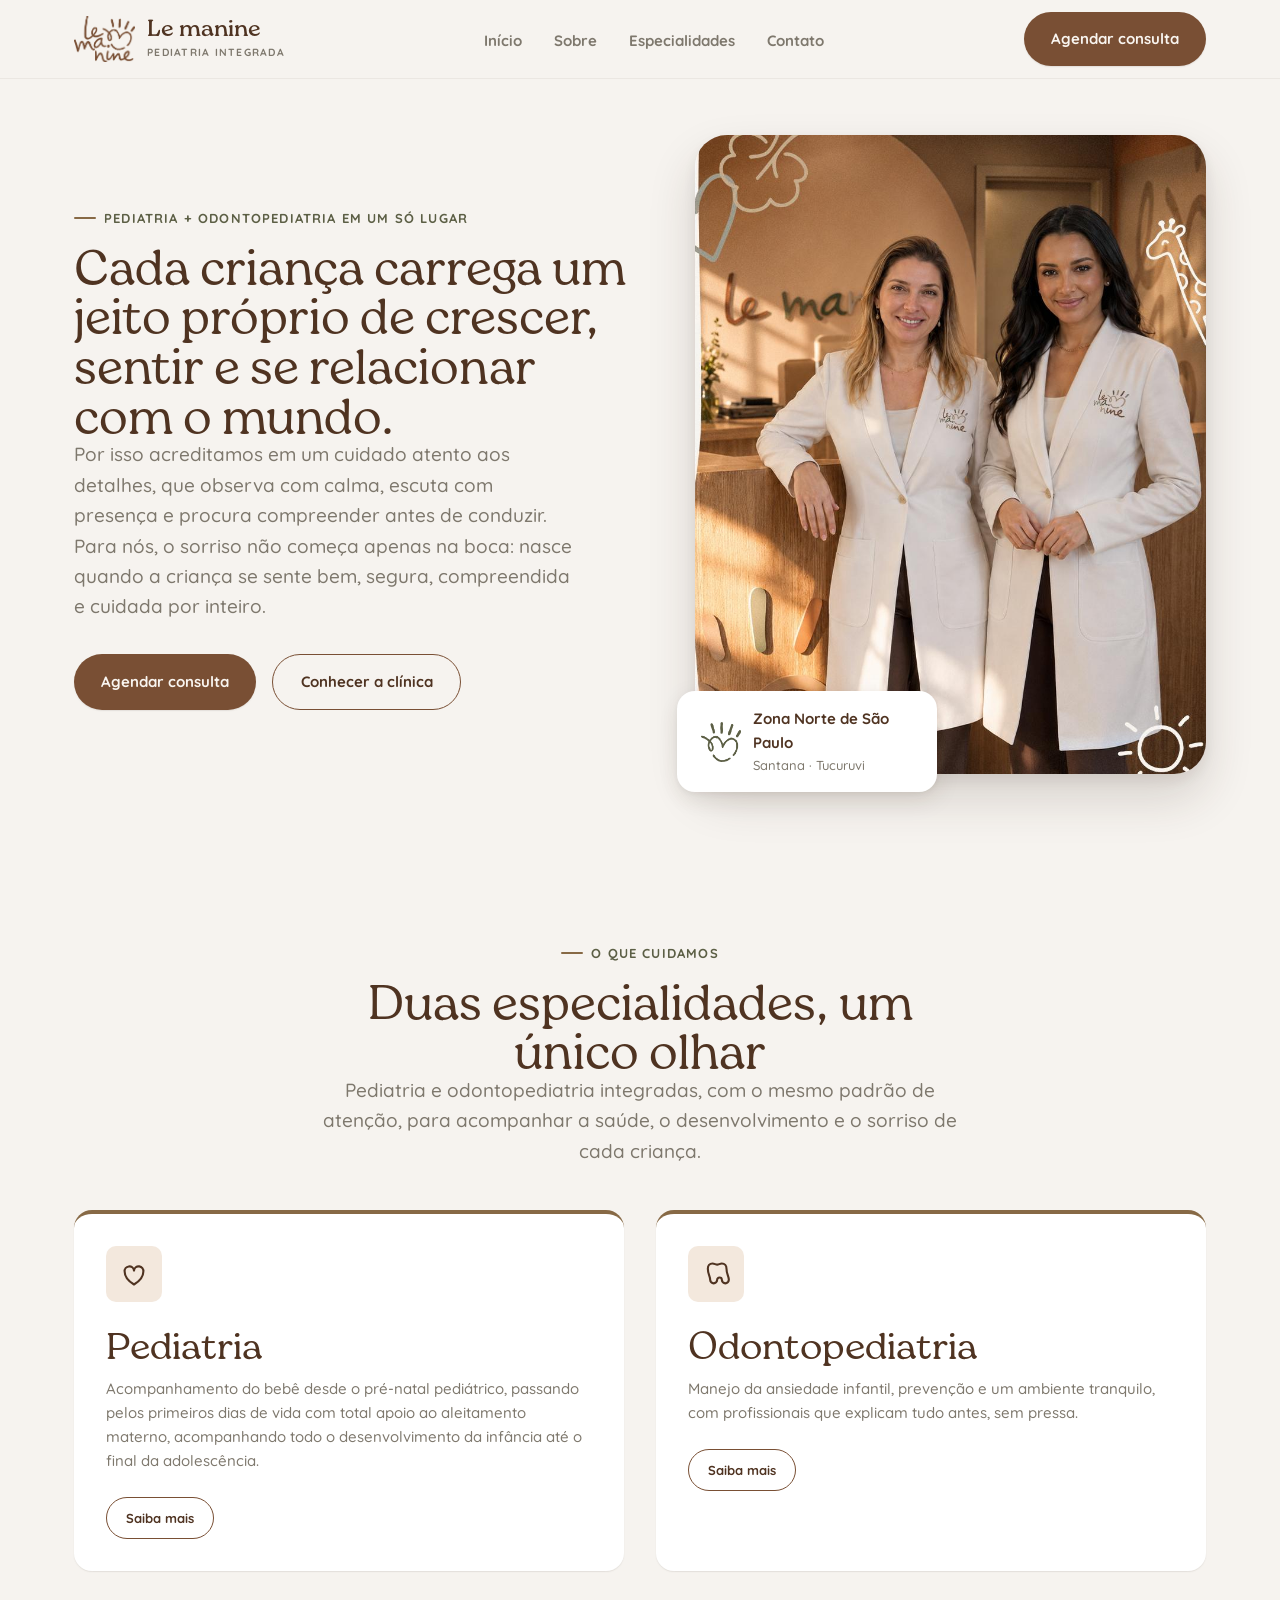
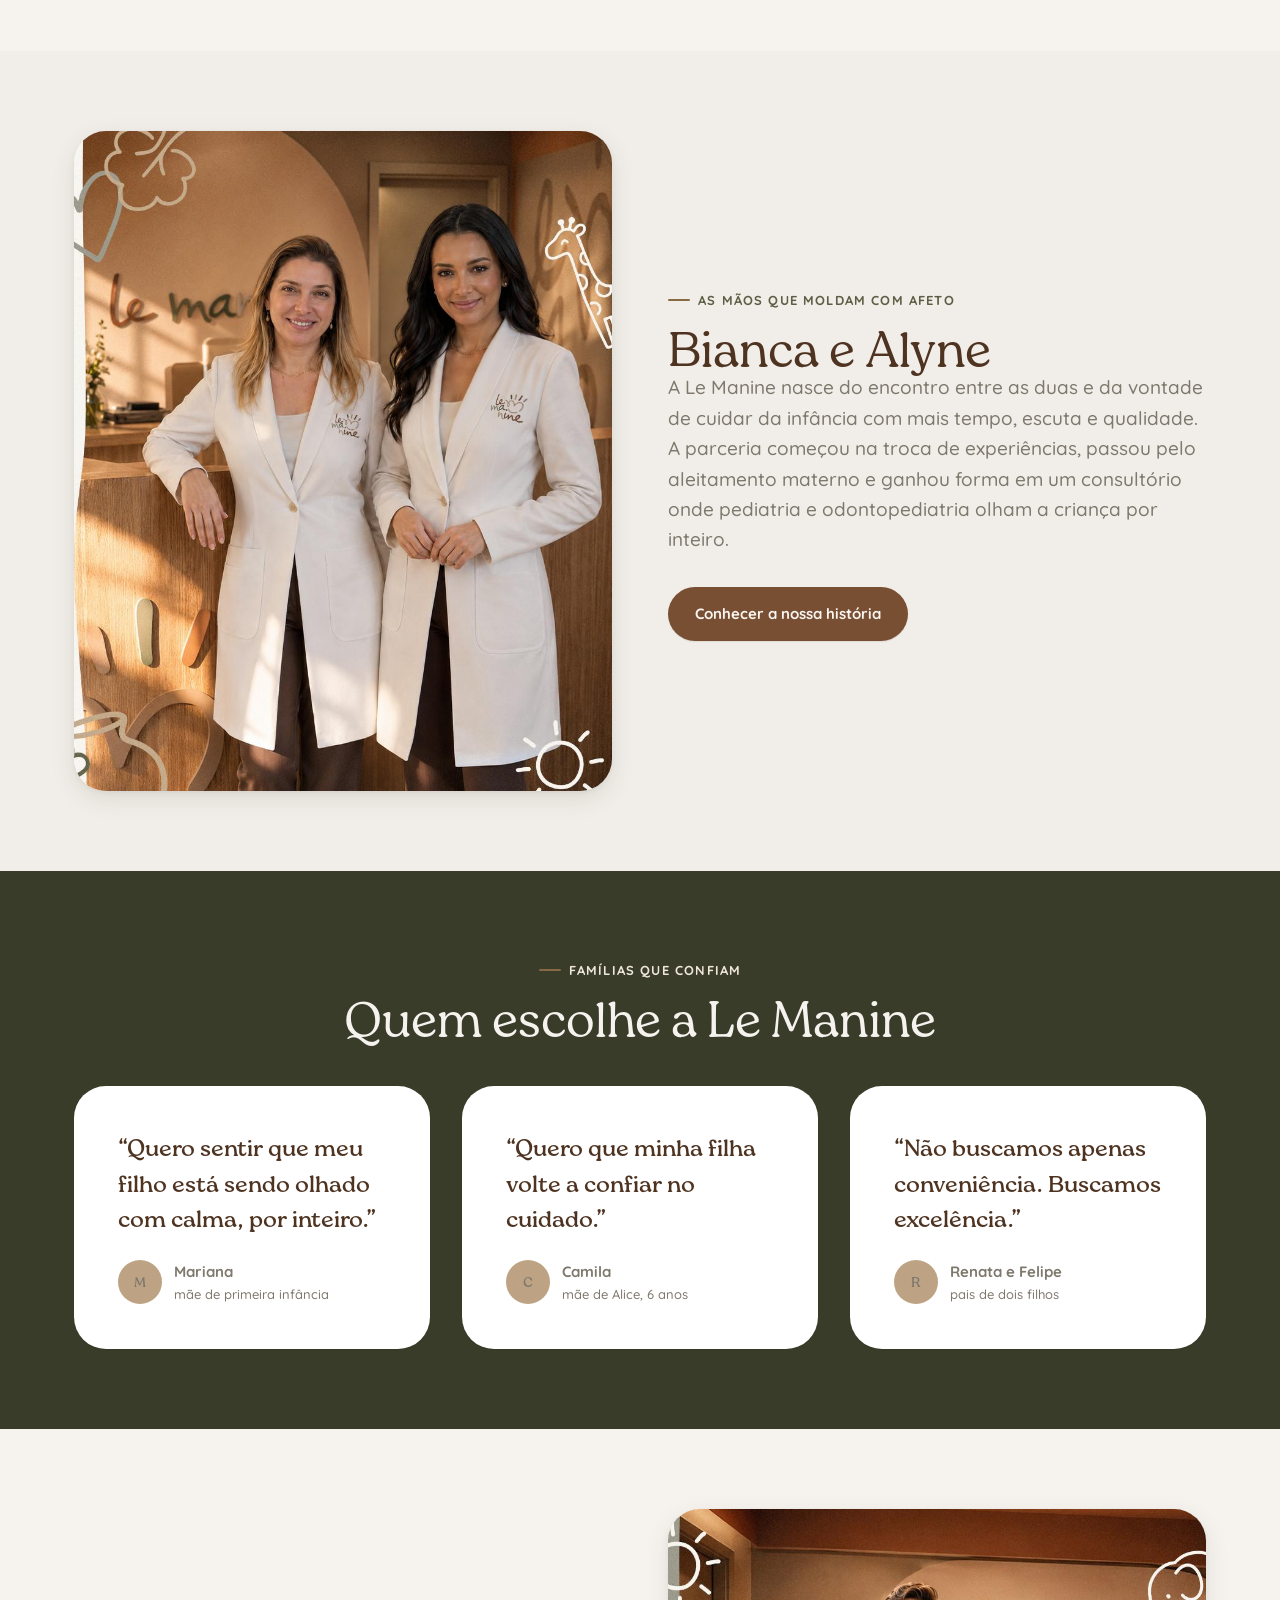
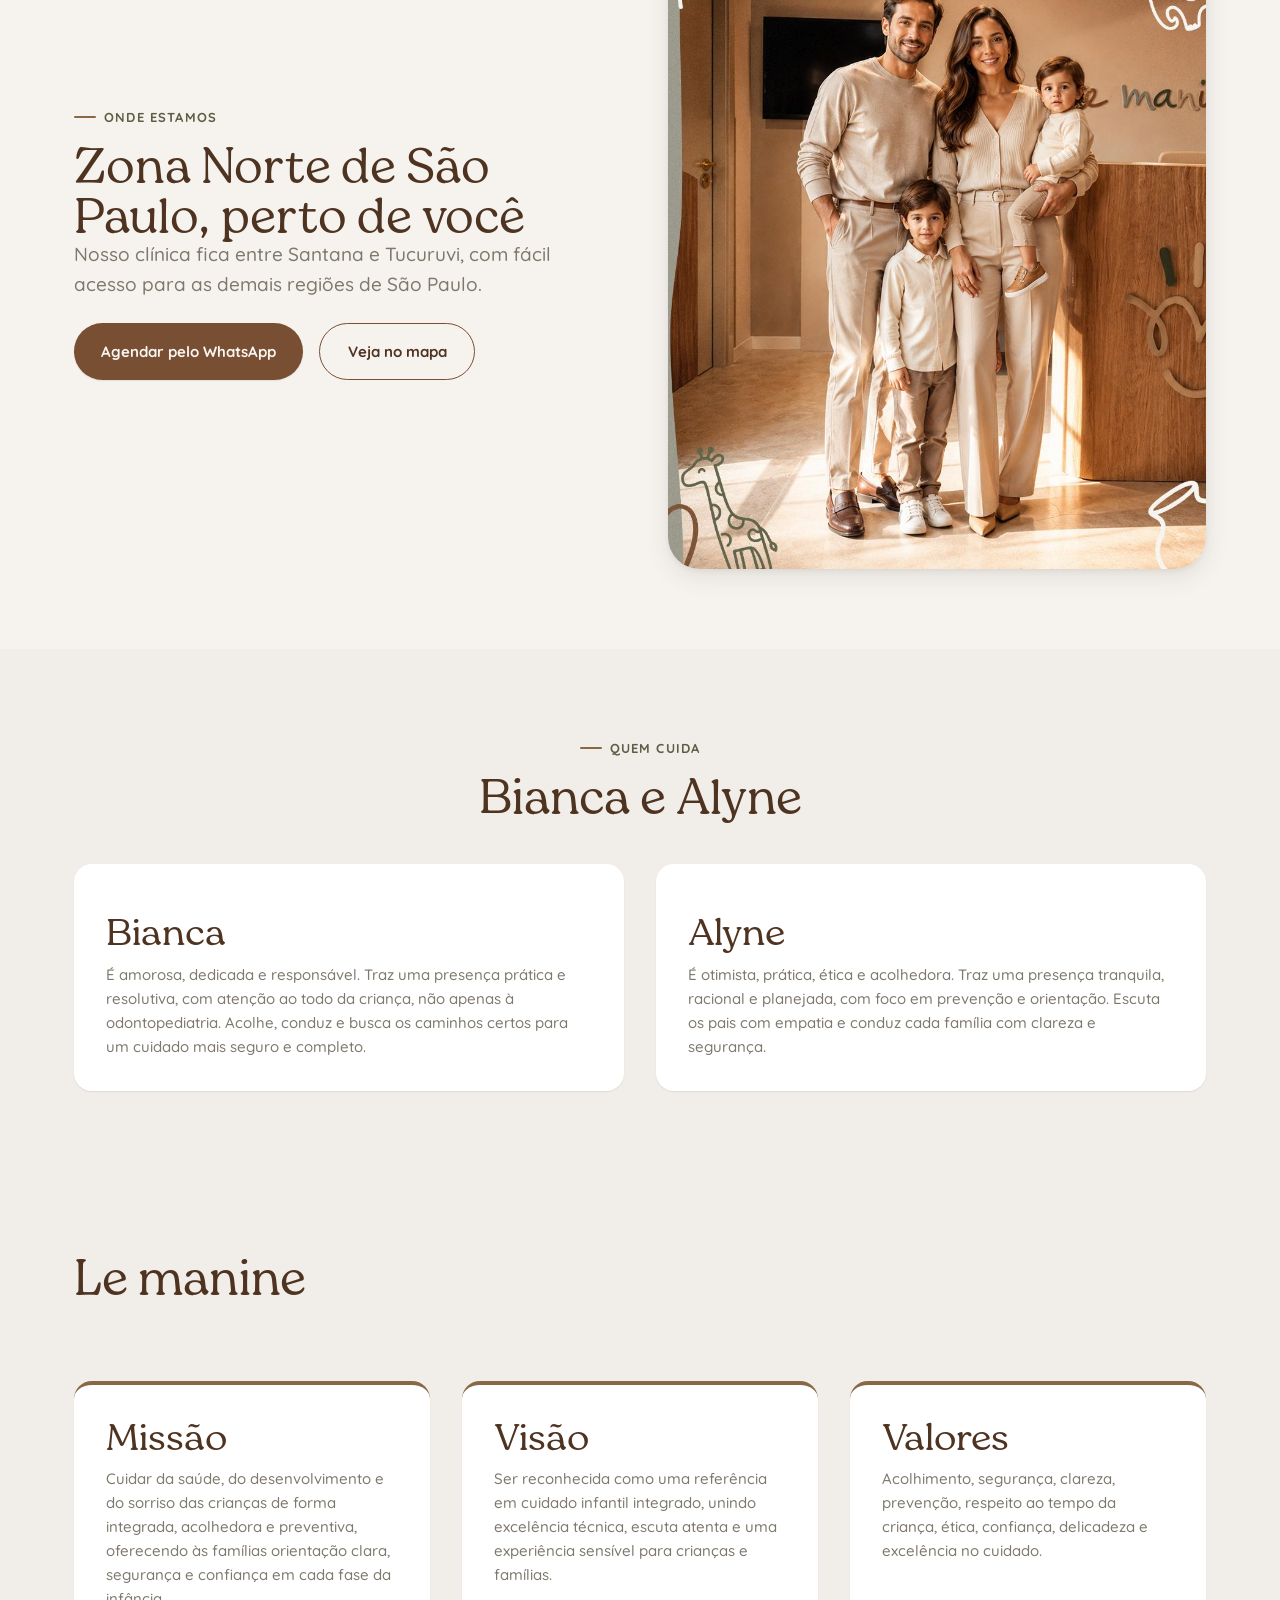
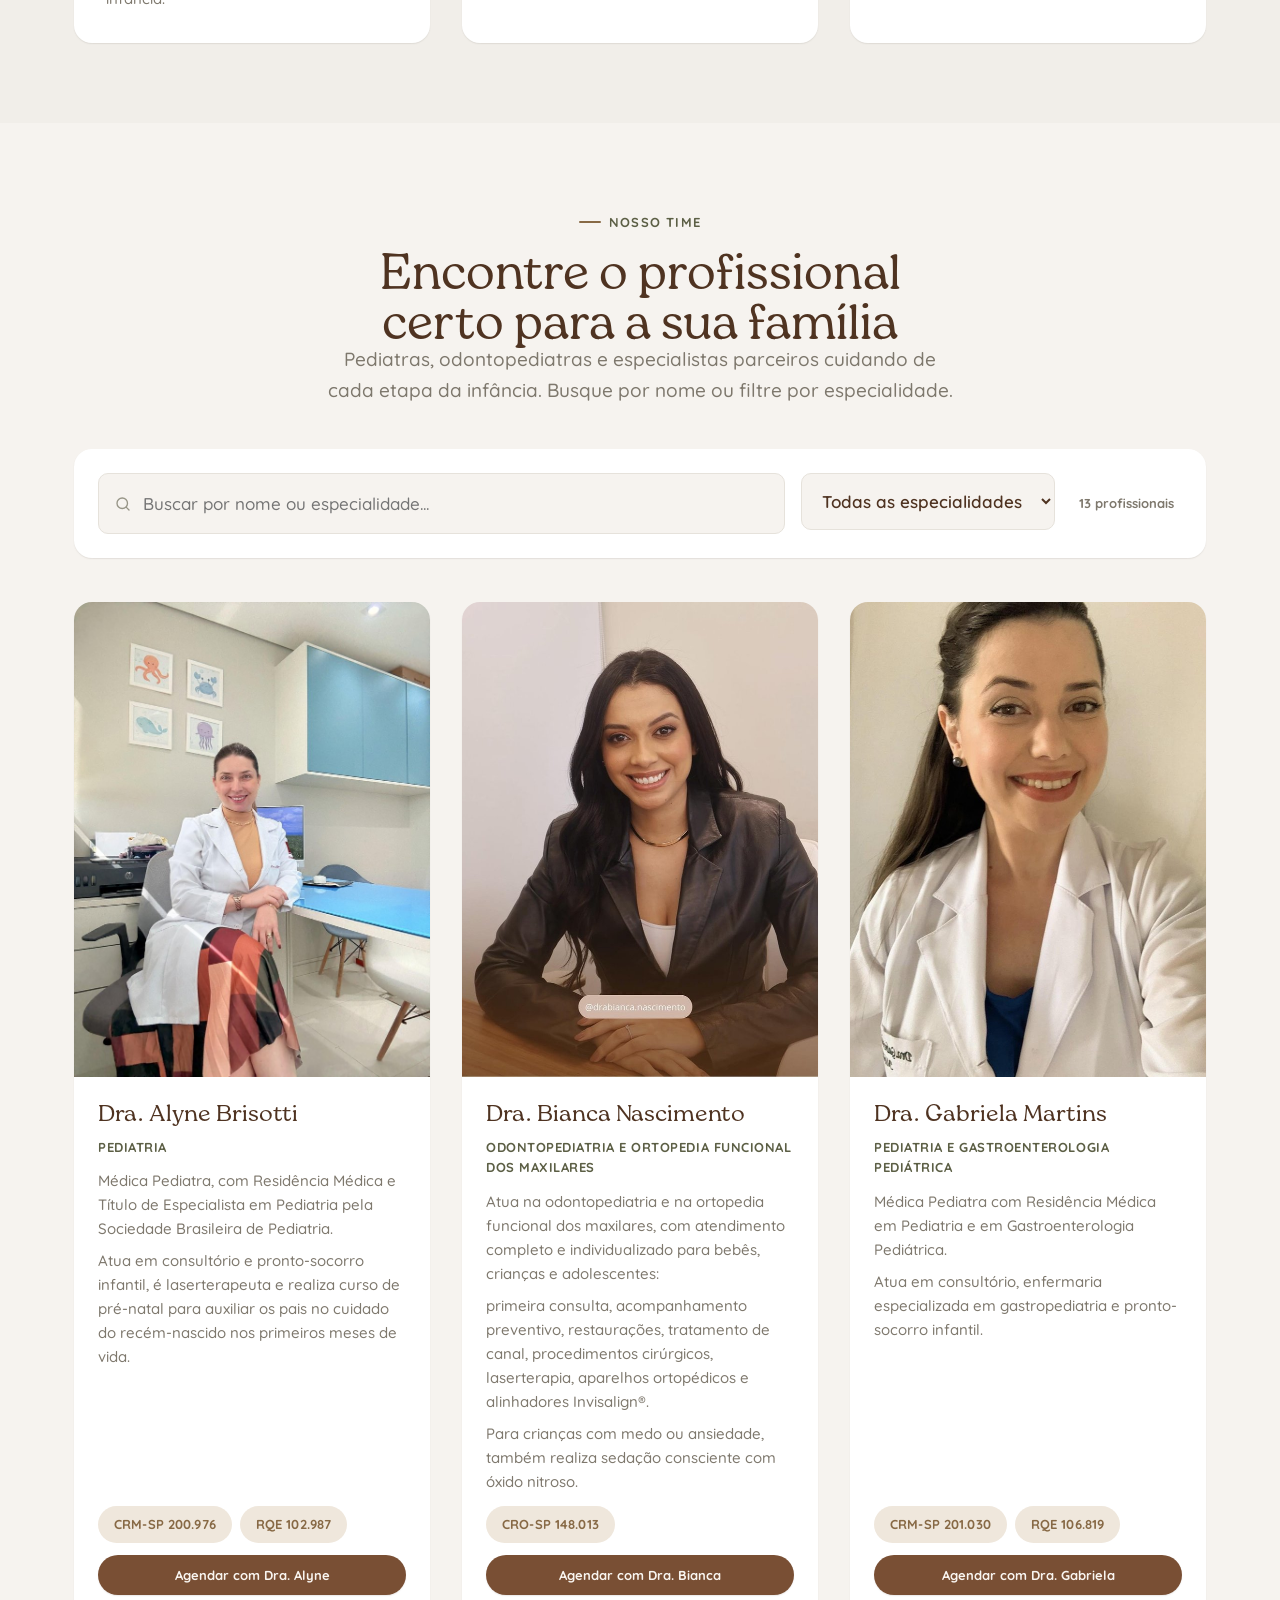
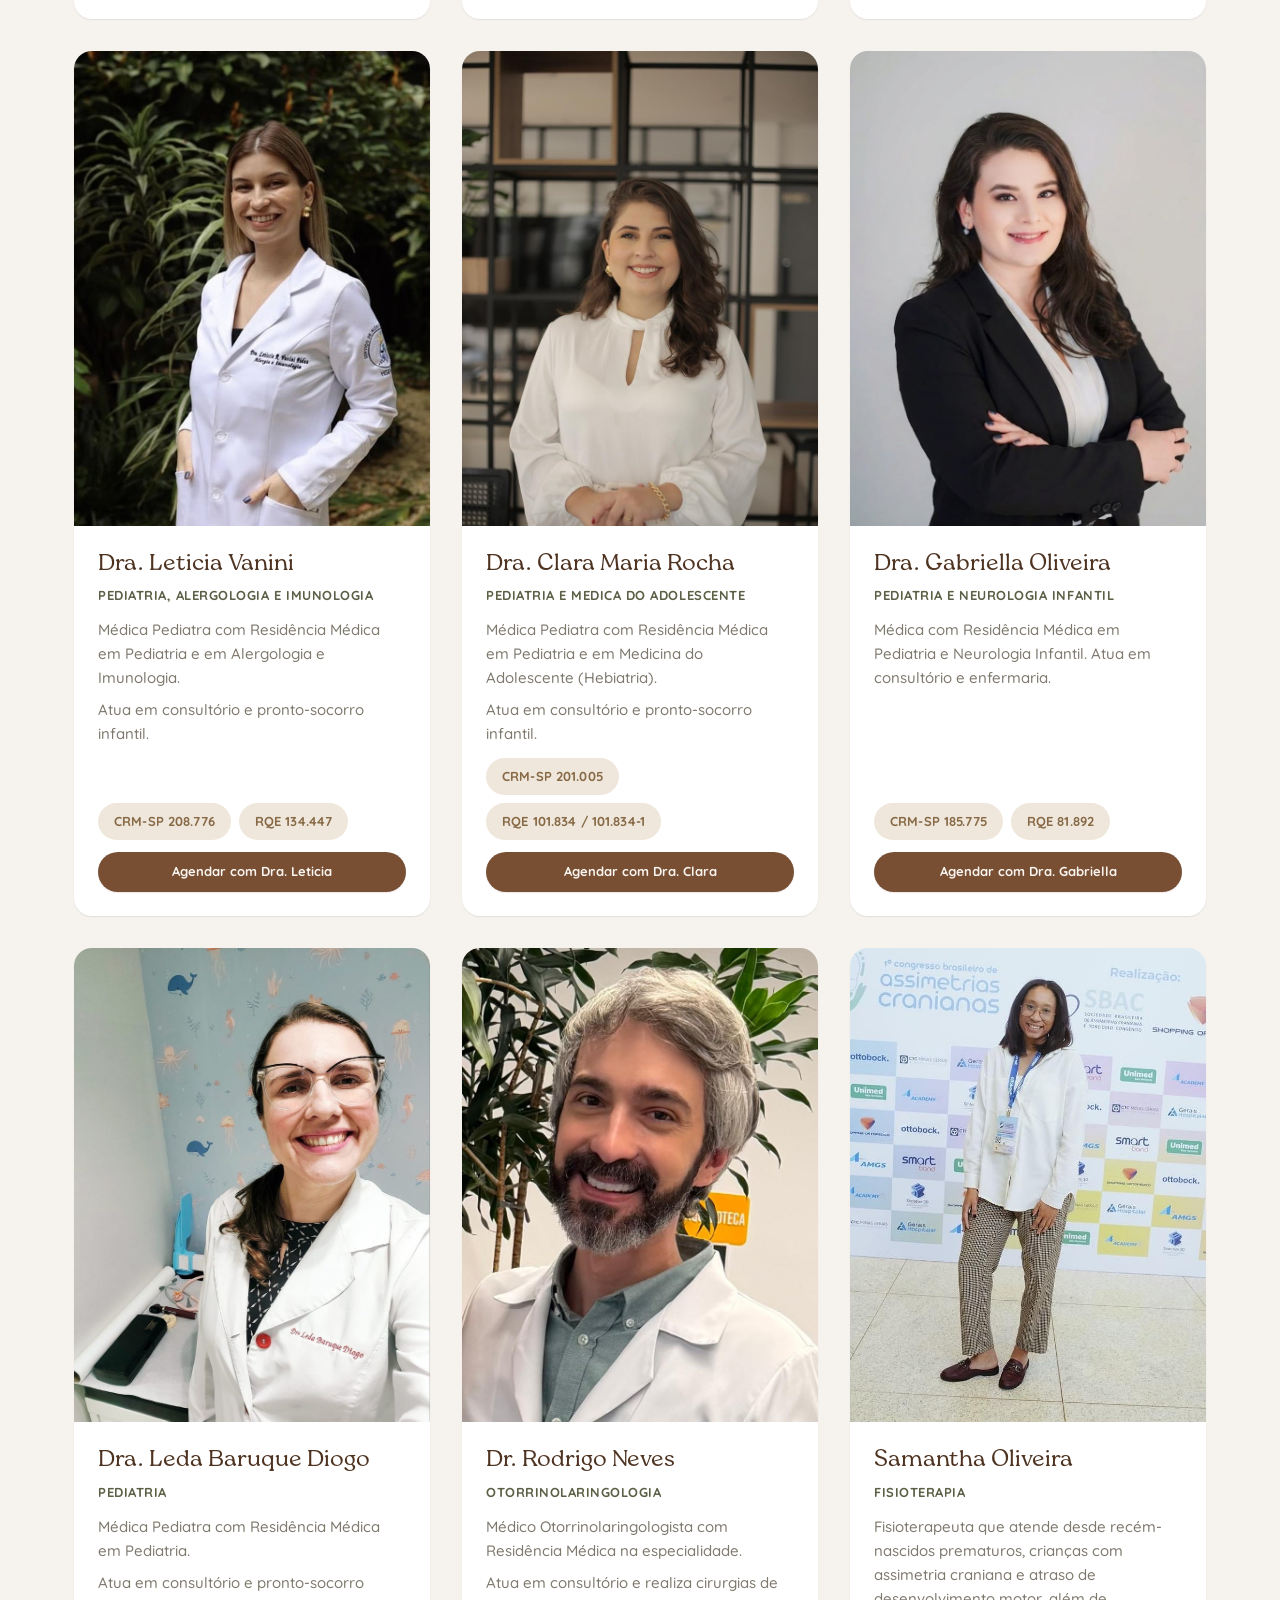
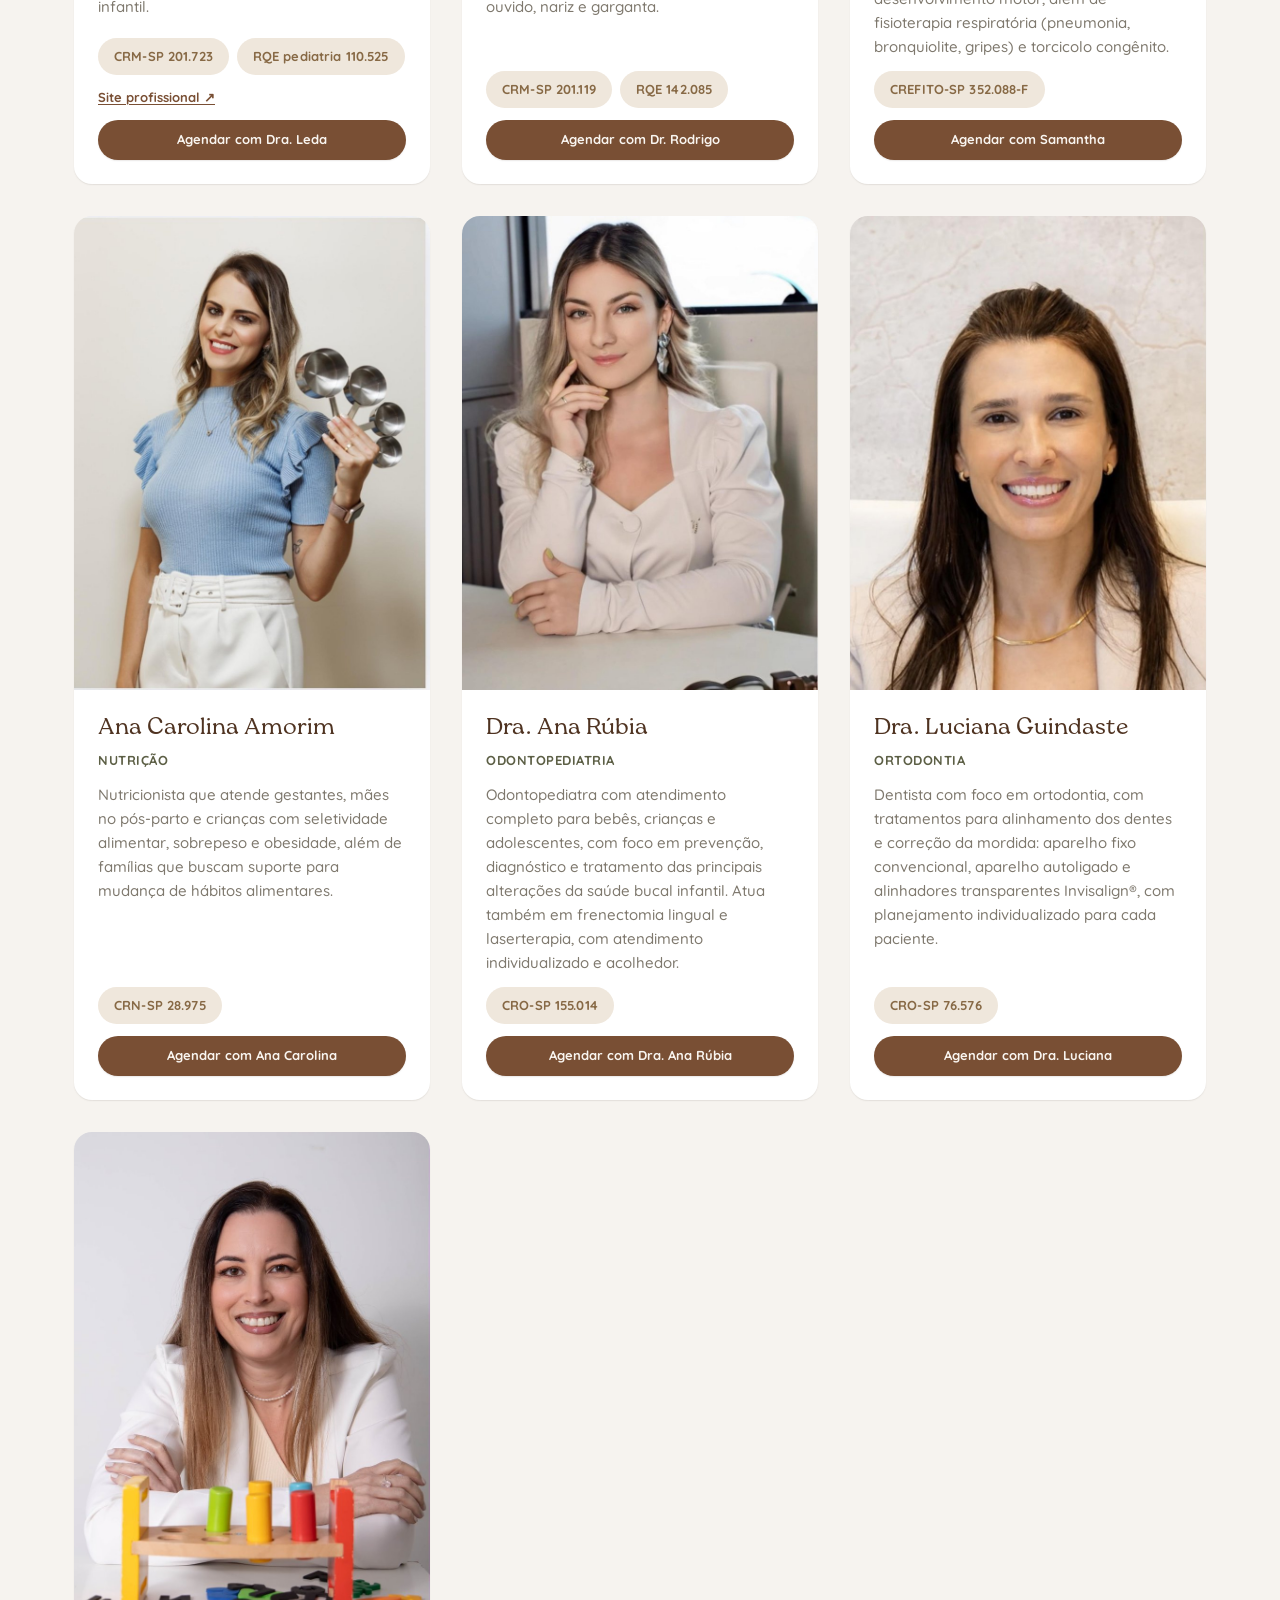
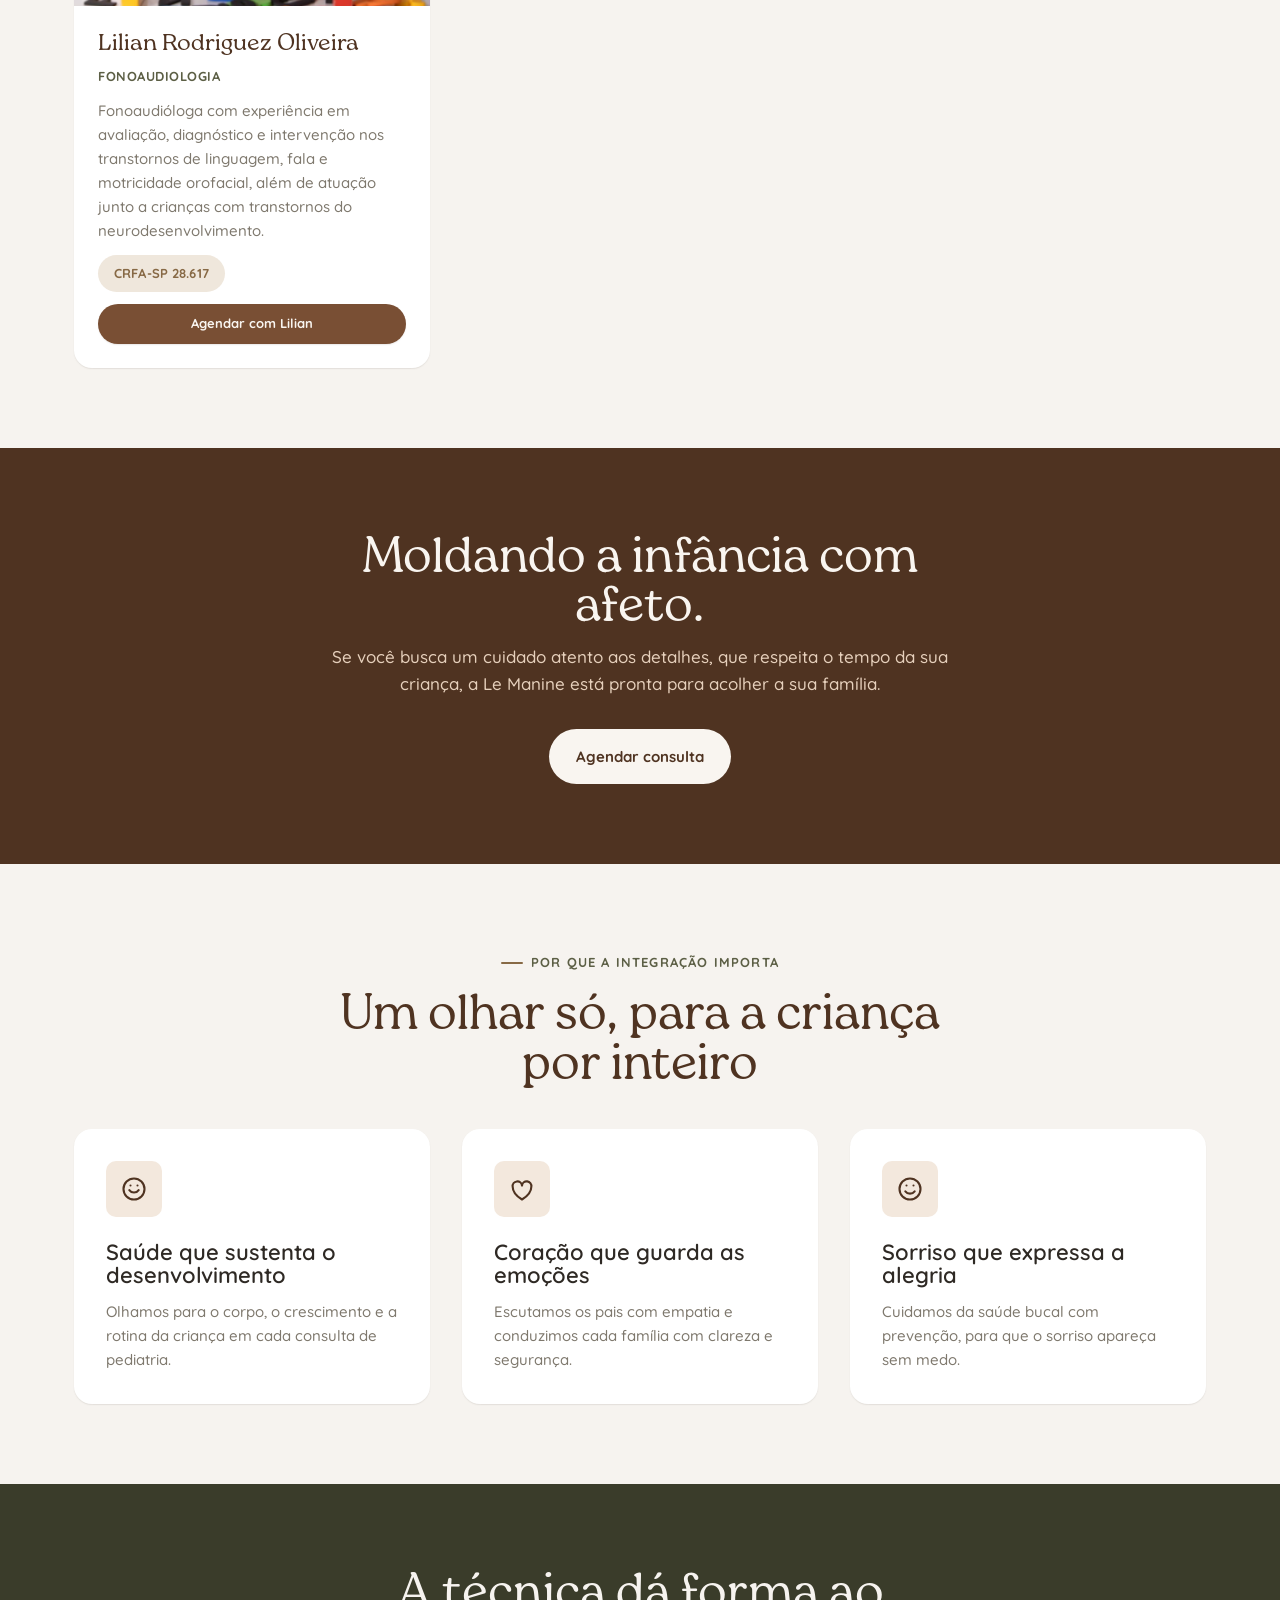
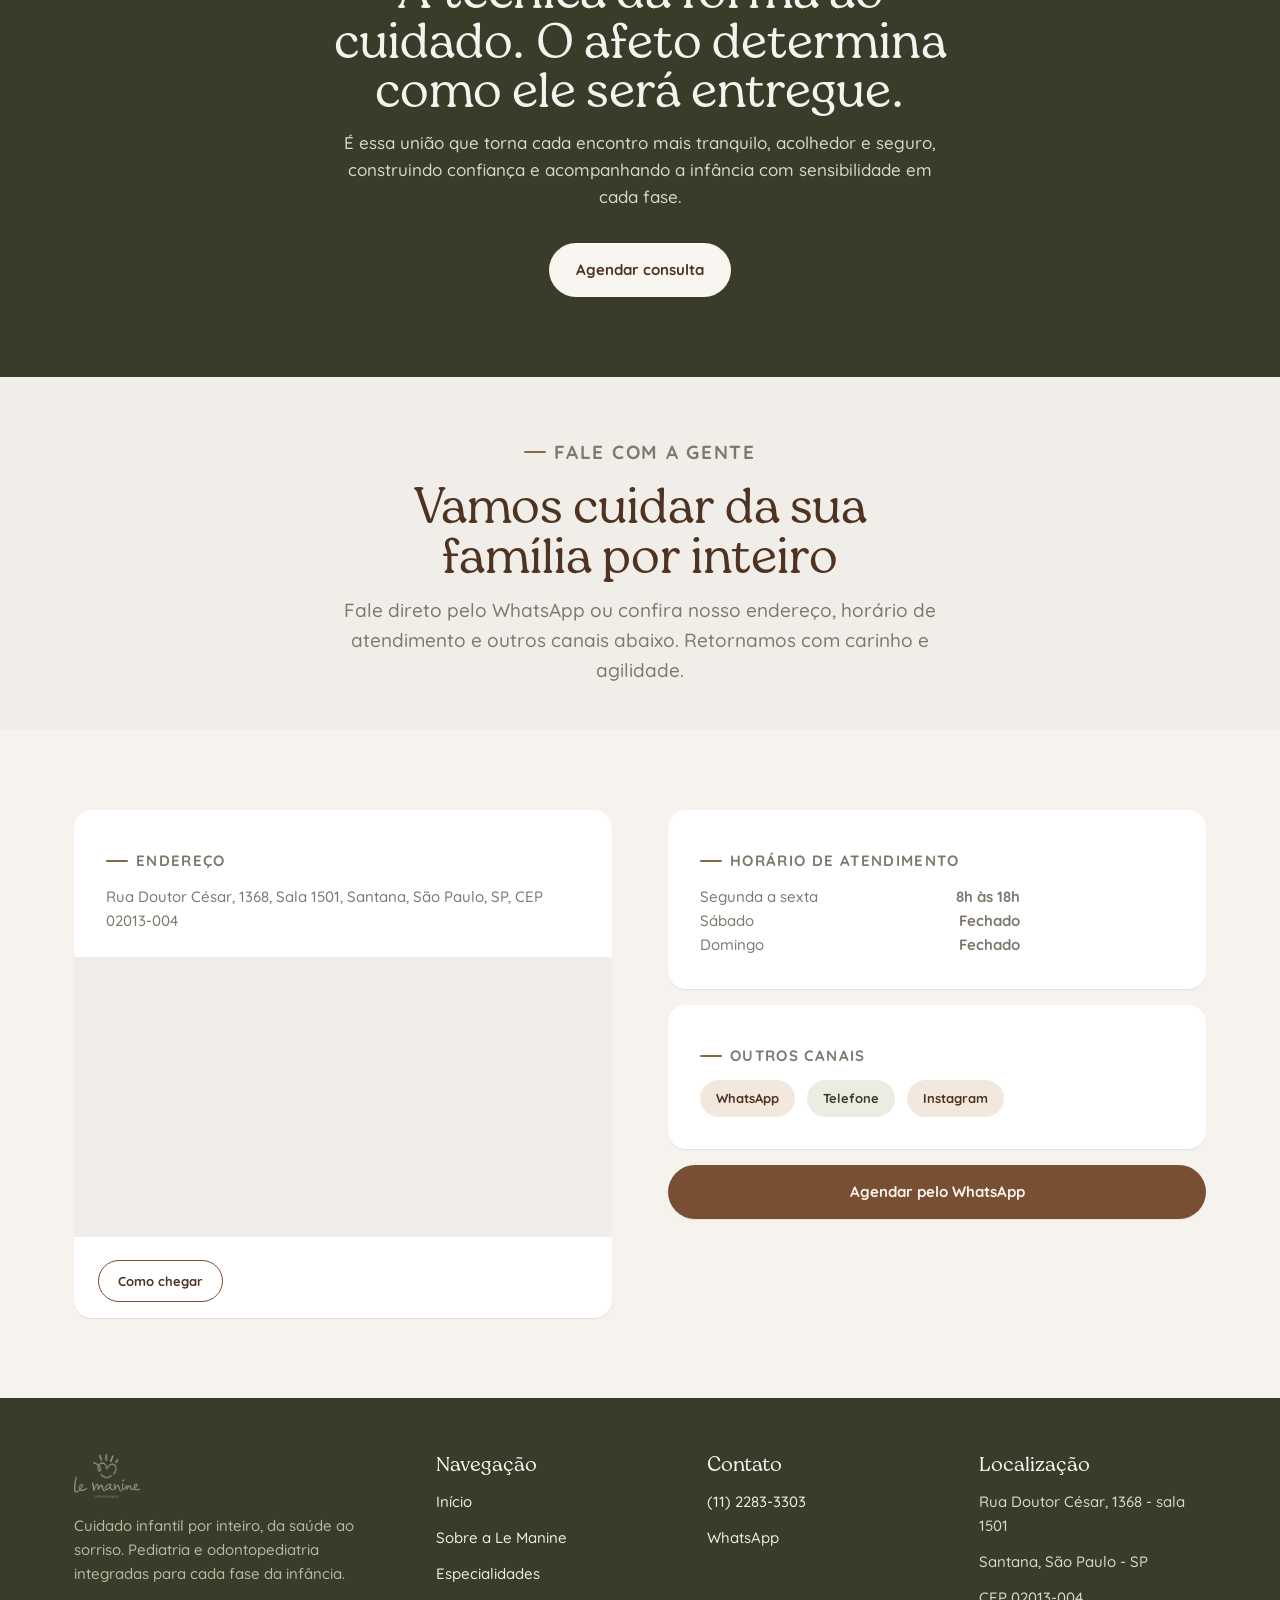
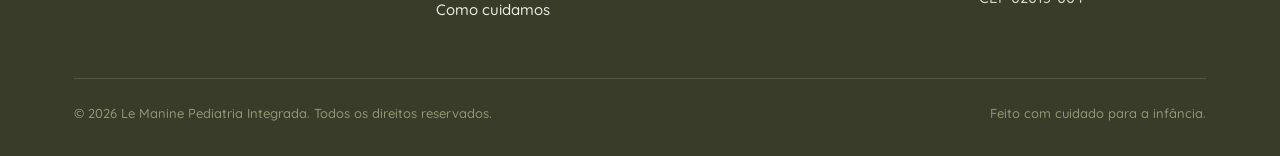
==== landing/index.html @ 42f26a47 "Ajustes na landing page: botão do mapa e espaçamento dos cards - Adiciona botão "Veja no mapa" na se" ====
<!DOCTYPE html>
<html lang="pt-BR">
<head>
<meta charset="UTF-8">
<meta name="viewport" content="width=device-width, initial-scale=1.0">
<title>Le Manine | Pediatria Integrada — Landing Page</title>
<meta name="description" content="Le Manine une pediatria e odontopediatria em um cuidado acolhedor, seguro e preventivo. Conheça a clínica, o time de especialistas e agende pelo WhatsApp, tudo em uma única página.">
<link rel="icon" href="../assets/img/logo-mark-green.png">
<link rel="preconnect" href="https://fonts.googleapis.com">
<link href="https://fonts.googleapis.com/css2?family=Quicksand:wght@500;600;700&display=swap" rel="stylesheet">
<link rel="stylesheet" href="../assets/css/style.css">
</head>
<body>

<header class="site-header">
  <div class="container">
    <a href="#inicio" class="brand">
      <img src="../assets/img/logo-mark-brown.png" alt="Símbolo Le Manine">
      <span>
        <span class="brand-name">Le manine</span>
        <span class="brand-tag">Pediatria integrada</span>
      </span>
    </a>
    <nav class="main-nav">
      <ul>
        <li><a href="#inicio">Início</a></li>
        <li><a href="#sobre">Sobre</a></li>
        <li><a href="#especialidades">Especialidades</a></li>
        <li><a href="#contato">Contato</a></li>
      </ul>
    </nav>
    <div class="header-actions">
      <a href="https://wa.me/551122833303?text=Ol%C3%A1!%20Gostaria%20de%20agendar%20uma%20consulta%20na%20Le%20Manine." class="btn btn-primary" target="_blank" rel="noopener">Agendar consulta</a>
    </div>
    <button class="nav-toggle" aria-label="Abrir menu"><span></span><span></span><span></span></button>
  </div>
</header>

<main>


  <!-- HERO -->
  <section class="hero" id="inicio">
    <div class="container">
      <div class="hero-copy reveal">
        <p class="eyebrow">Pediatria + Odontopediatria em um só lugar</p>
        <h2 class="reveal">Cada criança carrega um jeito próprio de crescer, sentir e se relacionar com o mundo.</h2>
        <p class="lead">Por isso acreditamos em um cuidado atento aos detalhes, que observa com calma, escuta com presença e procura compreender antes de conduzir. Para nós, o sorriso não começa apenas na boca: nasce quando a criança se sente bem, segura, compreendida e cuidada por inteiro.</p>
        <div class="hero-actions">
          <a href="https://wa.me/551122833303?text=Ol%C3%A1!%20Gostaria%20de%20agendar%20uma%20consulta%20na%20Le%20Manine." class="btn btn-primary" target="_blank" rel="noopener">Agendar consulta</a>
          <a href="#sobre" class="btn btn-ghost">Conhecer a clínica</a>
        </div>
      </div>
      <div class="hero-media reveal">
        <div class="frame">
          <img src="../assets/img/team-bianca-alyne.jpg" alt="Bianca e Alyne, fundadoras da Le Manine, na recepção da clínica">
        </div>
        <div class="hero-badge">
          <img src="../assets/img/logo-mark-green.png" alt="">
          <span><strong>Zona Norte de São Paulo</strong><span>Santana &middot; Tucuruvi</span></span>
        </div>
      </div>
    </div>
  </section>

  <!-- ESPECIALIDADES -->
  <section>
    <div class="container">
      <div class="section-head center">
        <p class="eyebrow" style="justify-content:center;">O que cuidamos</p>
        <h2>Duas especialidades, um único olhar</h2>
        <p class="lead" style="margin-inline:auto;">Pediatria e odontopediatria integradas, com o mesmo padrão de atenção, para acompanhar a saúde, o desenvolvimento e o sorriso de cada criança.</p>
      </div>
      <div class="grid grid-2">
        <div class="card card-accent reveal">
          <div class="icon-wrap">
            <svg viewBox="0 0 24 24" fill="none" stroke-width="1.8" stroke-linecap="round" stroke-linejoin="round"><path d="M12 21c-4-2.5-8-6-8-11a4 4 0 0 1 8-1 4 4 0 0 1 8 1c0 5-4 8.5-8 11Z"/></svg>
          </div>
          <h3>Pediatria</h3>
          <p>Acompanhamento do bebê desde o pré-natal pediátrico, passando pelos primeiros dias de vida com total apoio ao aleitamento materno, acompanhando todo o desenvolvimento da infância até o final da adolescência.</p>
          <a href="#pediatria" class="btn btn-ghost btn-sm" style="margin-top: var(--sp-5);">Saiba mais</a>
        </div>
        <div class="card card-accent reveal">
          <div class="icon-wrap">
            <svg viewBox="0 0 24 24" fill="none" stroke-width="1.8" stroke-linecap="round" stroke-linejoin="round"><path d="M9 3c-2.5 0-4 2-4 4.5C5 12 7 14 7 17a3 3 0 0 0 6 0c0-1.2.8-2 2-2s2 .8 2 2a3 3 0 0 0 6 0c0-3-2-5-2-9.5C21 5 19.5 3 17 3c-1.7 0-2.6 1-4 1s-2.3-1-4-1Z"/></svg>
          </div>
          <h3>Odontopediatria</h3>
          <p>Manejo da ansiedade infantil, prevenção e um ambiente tranquilo, com profissionais que explicam tudo antes, sem pressa.</p>
          <a href="#odontopediatria" class="btn btn-ghost btn-sm" style="margin-top: var(--sp-5);">Saiba mais</a>
        </div>
      </div>
    </div>
  </section>

  <!-- BIANCA & ALYNE -->
  <section class="bg-alt">
    <div class="container split">
      <div class="split-media reveal">
        <img src="../assets/img/team-bianca-alyne.jpg" alt="Bianca e Alyne na Le Manine">
      </div>
      <div class="reveal">
        <p class="eyebrow">As mãos que moldam com afeto</p>
        <h2>Bianca e Alyne</h2>
        <p class="lead">A Le Manine nasce do encontro entre as duas e da vontade de cuidar da infância com mais tempo, escuta e qualidade. A parceria começou na troca de experiências, passou pelo aleitamento materno e ganhou forma em um consultório onde pediatria e odontopediatria olham a criança por inteiro.</p>
        <a href="#sobre" class="btn btn-primary" style="margin-top: var(--sp-6);">Conhecer a nossa história</a>
      </div>
    </div>
  </section>

  <!-- DEPOIMENTOS -->
  <section class="bg-secondary">
    <div class="container">
      <div class="section-head center">
        <p class="eyebrow" style="justify-content:center; color:hsl(var(--sand-100));">Famílias que confiam</p>
        <h2>Quem escolhe a Le Manine</h2>
      </div>
      <div class="grid grid-3">
        <div class="testimonial reveal">
          <blockquote>&ldquo;Quero sentir que meu filho está sendo olhado com calma, por inteiro.&rdquo;</blockquote>
          <div class="who">
            <span class="avatar-dot">M</span>
            <span><strong>Mariana</strong><span>mãe de primeira infância</span></span>
          </div>
        </div>
        <div class="testimonial reveal">
          <blockquote>&ldquo;Quero que minha filha volte a confiar no cuidado.&rdquo;</blockquote>
          <div class="who">
            <span class="avatar-dot">C</span>
            <span><strong>Camila</strong><span>mãe de Alice, 6 anos</span></span>
          </div>
        </div>
        <div class="testimonial reveal">
          <blockquote>&ldquo;Não buscamos apenas conveniência. Buscamos excelência.&rdquo;</blockquote>
          <div class="who">
            <span class="avatar-dot">R</span>
            <span><strong>Renata e Felipe</strong><span>pais de dois filhos</span></span>
          </div>
        </div>
      </div>
    </div>
  </section>

  <!-- LOCALIZAÇÃO / CTA -->
  <section>
    <div class="container split reverse">
      <div class="split-media reveal">
        <img src="../assets/img/familia-completa.jpg" alt="Família na recepção da Le Manine">
      </div>
      <div class="reveal">
        <p class="eyebrow">Onde estamos</p>
        <h2>Zona Norte de São Paulo, perto de você</h2>
        <p class="lead">Nosso clínica fica entre Santana e Tucuruvi, com fácil acesso para as demais regiões de São Paulo.</p>
        <div class="hero-actions" style="margin-top: var(--sp-5);">
          <a href="https://wa.me/551122833303?text=Ol%C3%A1!%20Gostaria%20de%20agendar%20uma%20consulta%20na%20Le%20Manine." class="btn btn-primary" target="_blank" rel="noopener">Agendar pelo WhatsApp</a>
          <a href="#contato" class="btn btn-ghost">Veja no mapa</a>
        </div>
      </div>
    </div>
  </section>

  <section class="bg-alt">
    <div class="container">
      <div class="section-head center">
        <p class="eyebrow" style="justify-content:center;">Quem cuida</p>
        <h2>Bianca e Alyne</h2>
      </div>
      <div class="grid grid-2">
        <div class="card reveal">
          <h3 style="margin-top: var(--sp-4);">Bianca</h3>
          <p>É amorosa, dedicada e responsável. Traz uma presença prática e resolutiva, com atenção ao todo da criança, não apenas à odontopediatria. Acolhe, conduz e busca os caminhos certos para um cuidado mais seguro e completo.</p>
        </div>
        <div class="card reveal">
          <h3 style="margin-top: var(--sp-4);">Alyne</h3>
          <p>É otimista, prática, ética e acolhedora. Traz uma presença tranquila, racional e planejada, com foco em prevenção e orientação. Escuta os pais com empatia e conduz cada família com clareza e segurança.</p>
        </div>
      </div>
    </div>
  </section>

  <section class="bg-alt">
    <div class="container">
      <h2 class="reveal" style="margin-inline:auto; margin-bottom: var(--sp-9);">Le manine</h2>
      <div class="grid grid-3">
        <div class="card card-accent reveal">
          <h3>Missão</h3>
          <p>Cuidar da saúde, do desenvolvimento e do sorriso das crianças de forma integrada, acolhedora e preventiva, oferecendo às famílias orientação clara, segurança e confiança em cada fase da infância.</p>
        </div>
        <div class="card card-accent reveal">
          <h3>Visão</h3>
          <p>Ser reconhecida como uma referência em cuidado infantil integrado, unindo excelência técnica, escuta atenta e uma experiência sensível para crianças e famílias.</p>
        </div>
        <div class="card card-accent reveal">
          <h3>Valores</h3>
          <p>Acolhimento, segurança, clareza, prevenção, respeito ao tempo da criança, ética, confiança, delicadeza e excelência no cuidado.</p>
        </div>
      </div>
    </div>
  </section>

  <!-- section class="page-hero" id="especialidades">
    <div class="container">
      <p class="eyebrow">Cuidado por inteiro</p>
      <h2>Pediatria e odontopediatria integradas</h2>
      <p>Um consultório onde a pediatria e suas especialidades junto da odontopediatria olham a criança por inteiro!</p>
    </div>
  </section-->

  <section id="especialistas">
    <div class="container">
      <div class="section-head center">
        <p class="eyebrow" style="justify-content:center;">Nosso time</p>
        <h2>Encontre o profissional certo para a sua família</h2>
        <p class="lead" style="margin-inline:auto;">Pediatras, odontopediatras e especialistas parceiros cuidando de cada etapa da infância. Busque por nome ou filtre por especialidade.</p>
      </div>

      <div class="pro-search-bar">
        <div class="pro-search-field">
          <svg viewBox="0 0 24 24" fill="none" stroke="currentColor" stroke-width="1.8" stroke-linecap="round" stroke-linejoin="round"><circle cx="11" cy="11" r="7"/><path d="m20 20-3.5-3.5"/></svg>
          <input type="search" id="pro-search" placeholder="Buscar por nome ou especialidade...">
        </div>
        <div class="pro-filter">
          <select id="pro-filter">
            <option value="todos">Todas as especialidades</option>
            <option value="pediatria">Pediatria</option>
            <option value="odontopediatria">Odontopediatria</option>
            <option value="ortodontia">Ortodontia</option>
            <option value="otorrinolaringologia">Otorrinolaringologia</option>
            <option value="fisioterapia">Fisioterapia</option>
            <option value="nutricao">Nutrição</option>
            <option value="fonoaudiologia">Fonoaudiologia</option>
          </select>
        </div>
        <span class="pro-search-count" id="pro-count">13 profissionais</span>
      </div>

      <div class="pro-grid">
        <article class="pro-card reveal" data-area="pediatria" data-search="dra. alyne brisotti pediatria pediatra pediatria">
          <div class="pro-photo"><img src="../assets/img/equipe/dra-alyne-brisotti.jpg" alt="Dra. Alyne Brisotti" loading="lazy"></div>
          <div class="pro-body">
            <h3 class="pro-name">Dra. Alyne Brisotti</h3>
            <p class="pro-specialty">Pediatria</p>
            <p class="pro-bio">Médica Pediatra, com Residência Médica e Título de Especialista em Pediatria pela Sociedade Brasileira de Pediatria.</p>
            <p class="pro-bio">Atua em consultório e pronto-socorro infantil, é laserterapeuta e realiza curso de pré-natal para auxiliar os pais no cuidado do recém-nascido nos primeiros meses de vida.</p>
            <div class="pro-registro">
              <span class="chip chip-registro">CRM-SP 200.976</span>
              <span class="chip chip-registro">RQE 102.987</span>
            </div>
            <a href="https://wa.me/551122833303?text=Ol%C3%A1!%20Gostaria%20de%20agendar%20uma%20consulta%20com%20Dra.%20Alyne%20Brisotti%20na%20Le%20Manine." class="btn btn-primary btn-sm btn-block" target="_blank" rel="noopener">Agendar com Dra. Alyne</a>
          </div>
        </article>
        <article class="pro-card reveal" data-area="odontopediatria" data-search="dra. bianca nascimento odontopediatria e ortopedia funcional dos maxilares odontopediatria dentista odontopediatra odontologista">
          <div class="pro-photo"><img src="../assets/img/equipe/dra-bianca-nascimento.jpg" alt="Dra. Bianca Nascimento" loading="lazy"></div>
          <div class="pro-body">
            <h3 class="pro-name">Dra. Bianca Nascimento</h3>
            <p class="pro-specialty">Odontopediatria e Ortopedia Funcional dos Maxilares</p>
            <p class="pro-bio">Atua na odontopediatria e na ortopedia funcional dos maxilares, com atendimento completo e individualizado para bebês, crianças e adolescentes:</p>
            <p class="pro-bio">primeira consulta, acompanhamento preventivo, restaurações, tratamento de canal, procedimentos cirúrgicos, laserterapia, aparelhos ortopédicos e alinhadores Invisalign®.</p>
            <p class="pro-bio">Para crianças com medo ou ansiedade, também realiza sedação consciente com óxido nitroso.</p>
            <div class="pro-registro">
              <span class="chip chip-registro">CRO-SP 148.013</span>
            </div>
            <a href="https://wa.me/551122833303?text=Ol%C3%A1!%20Gostaria%20de%20agendar%20uma%20consulta%20com%20Dra.%20Bianca%20Nascimento%20na%20Le%20Manine." class="btn btn-primary btn-sm btn-block" target="_blank" rel="noopener">Agendar com Dra. Bianca</a>
          </div>
        </article>
        <article class="pro-card reveal" data-area="pediatria" data-search="dra. gabriela martins pediatria e gastroenterologia pediatrica pediatria pediatra gastroenterologista">
          <div class="pro-photo"><img src="../assets/img/equipe/dra-gabriela-martins.jpg" alt="Dra. Gabriela Martins" loading="lazy"></div>
          <div class="pro-body">
            <h3 class="pro-name">Dra. Gabriela Martins</h3>
            <p class="pro-specialty">Pediatria e Gastroenterologia Pediátrica</p>
            <p class="pro-bio">Médica Pediatra com Residência Médica em Pediatria e em Gastroenterologia Pediátrica.</p>
            <p class="pro-bio">Atua em consultório, enfermaria especializada em gastropediatria e pronto-socorro infantil.</p>
            <div class="pro-registro">
              <span class="chip chip-registro">CRM-SP 201.030</span>
              <span class="chip chip-registro">RQE 106.819</span>
            </div>
            <a href="https://wa.me/551122833303?text=Ol%C3%A1!%20Gostaria%20de%20agendar%20uma%20consulta%20com%20Dra.%20Gabriela%20Martins%20na%20Le%20Manine." class="btn btn-primary btn-sm btn-block" target="_blank" rel="noopener">Agendar com Dra. Gabriela</a>
          </div>
        </article>
        <article class="pro-card reveal" data-area="pediatria" data-search="dra. leticia vanini pediatria e alergologia e imunologia pediatria pediatra alergologista imunologista">
          <div class="pro-photo"><img src="../assets/img/equipe/dra-leticia-vanini.jpg" alt="Dra. Leticia Vanini" loading="lazy"></div>
          <div class="pro-body">
            <h3 class="pro-name">Dra. Leticia Vanini</h3>
            <p class="pro-specialty">Pediatria, Alergologia e Imunologia</p>
            <p class="pro-bio">Médica Pediatra com Residência Médica em Pediatria e em Alergologia e Imunologia.</p>
            <p class="pro-bio">Atua em consultório e pronto-socorro infantil.</p>
            <div class="pro-registro">
              <span class="chip chip-registro">CRM-SP 208.776</span>
              <span class="chip chip-registro">RQE 134.447</span>
            </div>
            <a href="https://wa.me/551122833303?text=Ol%C3%A1!%20Gostaria%20de%20agendar%20uma%20consulta%20com%20Dra.%20Leticia%20Vanini%20na%20Le%20Manine." class="btn btn-primary btn-sm btn-block" target="_blank" rel="noopener">Agendar com Dra. Leticia</a>
          </div>
        </article>
        <article class="pro-card reveal" data-area="pediatria" data-search="dra. clara maria rocha pediatria e medicina do adolescente pediatria pediatra hebiatra">
          <div class="pro-photo"><img src="../assets/img/equipe/dra-clara-maria-rocha.jpg" alt="Dra. Clara Maria Rocha" loading="lazy"></div>
          <div class="pro-body">
            <h3 class="pro-name">Dra. Clara Maria Rocha</h3>
            <p class="pro-specialty">Pediatria e Medica do Adolescente</p>
            <p class="pro-bio">Médica Pediatra com Residência Médica em Pediatria e em Medicina do Adolescente (Hebiatria).</p>
            <p class="pro-bio">Atua em consultório e pronto-socorro infantil.</p>
            <div class="pro-registro">
              <span class="chip chip-registro">CRM-SP 201.005</span>
              <span class="chip chip-registro">RQE 101.834 / 101.834-1</span>
            </div>
            <a href="https://wa.me/551122833303?text=Ol%C3%A1!%20Gostaria%20de%20agendar%20uma%20consulta%20com%20Dra.%20Clara%20Maria%20Rocha%20na%20Le%20Manine." class="btn btn-primary btn-sm btn-block" target="_blank" rel="noopener">Agendar com Dra. Clara</a>
          </div>
        </article>
        <article class="pro-card reveal" data-area="pediatria" data-search="dra. gabriella oliveira pediatria e neurologia infantil pediatria pediatra neurologista">
          <div class="pro-photo"><img src="../assets/img/equipe/dra-gabriella-oliveira.jpg" alt="Dra. Gabriella Oliveira" loading="lazy"></div>
          <div class="pro-body">
            <h3 class="pro-name">Dra. Gabriella Oliveira</h3>
            <p class="pro-specialty">Pediatria e Neurologia Infantil</p>
            <p class="pro-bio">Médica com Residência Médica em Pediatria e Neurologia Infantil. Atua em consultório e enfermaria.</p>
            <div class="pro-registro">
              <span class="chip chip-registro">CRM-SP 185.775</span>
              <span class="chip chip-registro">RQE 81.892</span>
            </div>
            <a href="https://wa.me/551122833303?text=Ol%C3%A1!%20Gostaria%20de%20agendar%20uma%20consulta%20com%20Dra.%20Gabriella%20Oliveira%20na%20Le%20Manine." class="btn btn-primary btn-sm btn-block" target="_blank" rel="noopener">Agendar com Dra. Gabriella</a>
          </div>
        </article>
        <article class="pro-card reveal" data-area="pediatria" data-search="dra. leda baruque diogo pediatria pediatra pediatria">
          <div class="pro-photo"><img src="../assets/img/equipe/dra-leda-baruque-diogo.jpg" alt="Dra. Leda Baruque Diogo" loading="lazy"></div>
          <div class="pro-body">
            <h3 class="pro-name">Dra. Leda Baruque Diogo</h3>
            <p class="pro-specialty">Pediatria</p>
            <p class="pro-bio">Médica Pediatra com Residência Médica em Pediatria.</p>
            <p class="pro-bio">Atua em consultório e pronto-socorro infantil.</p>
            <div class="pro-registro">
              <span class="chip chip-registro">CRM-SP 201.723</span>
              <span class="chip chip-registro">RQE pediatria 110.525</span>
            </div>
            <a class="pro-site" href="https://www.draledapediatra.com.br" target="_blank" rel="noopener">Site profissional &#8599;</a>
            <a href="https://wa.me/551122833303?text=Ol%C3%A1!%20Gostaria%20de%20agendar%20uma%20consulta%20com%20Dra.%20Leda%20Baruque%20Diogo%20na%20Le%20Manine." class="btn btn-primary btn-sm btn-block" target="_blank" rel="noopener">Agendar com Dra. Leda</a>
          </div>
        </article>
        <article class="pro-card reveal" data-area="otorrinolaringologia" data-search="dr. rodrigo neves otorrinolaringologia otorrinolaringologia otorrino otorrinolaringologista">
          <div class="pro-photo"><img src="../assets/img/equipe/dr-rodrigo-neves.jpg" alt="Dr. Rodrigo Neves" loading="lazy"></div>
          <div class="pro-body">
            <h3 class="pro-name">Dr. Rodrigo Neves</h3>
            <p class="pro-specialty">Otorrinolaringologia</p>
            <p class="pro-bio">Médico Otorrinolaringologista com Residência Médica na especialidade.</p>
            <p class="pro-bio">Atua em consultório e realiza cirurgias de ouvido, nariz e garganta.</p>
            <div class="pro-registro">
              <span class="chip chip-registro">CRM-SP 201.119</span>
              <span class="chip chip-registro">RQE 142.085</span>
            </div>
            <a href="https://wa.me/551122833303?text=Ol%C3%A1!%20Gostaria%20de%20agendar%20uma%20consulta%20com%20Dr.%20Rodrigo%20Neves%20na%20Le%20Manine." class="btn btn-primary btn-sm btn-block" target="_blank" rel="noopener">Agendar com Dr. Rodrigo</a>
          </div>
        </article>
        <article class="pro-card reveal" data-area="fisioterapia" data-search="samantha oliveira fisioterapia fisioterapia fisioterapeuta fisio">
          <div class="pro-photo"><img src="../assets/img/equipe/samantha-oliveira.jpg" alt="Samantha Oliveira" loading="lazy"></div>
          <div class="pro-body">
            <h3 class="pro-name">Samantha Oliveira</h3>
            <p class="pro-specialty">Fisioterapia</p>
            <p class="pro-bio">Fisioterapeuta que atende desde recém-nascidos prematuros, crianças com assimetria craniana e atraso de desenvolvimento motor, além de fisioterapia respiratória (pneumonia, bronquiolite, gripes) e torcicolo congênito.</p>
            <div class="pro-registro">
              <span class="chip chip-registro">CREFITO-SP 352.088-F</span>
            </div>
            <a href="https://wa.me/551122833303?text=Ol%C3%A1!%20Gostaria%20de%20agendar%20uma%20consulta%20com%20Samantha%20Oliveira%20na%20Le%20Manine." class="btn btn-primary btn-sm btn-block" target="_blank" rel="noopener">Agendar com Samantha</a>
          </div>
        </article>
        <article class="pro-card reveal" data-area="nutricao" data-search="ana carolina amorim nutricao nutricao nutricionista">
          <div class="pro-photo"><img src="../assets/img/equipe/ana-carolina-amorim.jpg" alt="Ana Carolina Amorim" loading="lazy"></div>
          <div class="pro-body">
            <h3 class="pro-name">Ana Carolina Amorim</h3>
            <p class="pro-specialty">Nutrição</p>
            <p class="pro-bio">Nutricionista que atende gestantes, mães no pós-parto e crianças com seletividade alimentar, sobrepeso e obesidade, além de famílias que buscam suporte para mudança de hábitos alimentares.</p>
            <div class="pro-registro">
              <span class="chip chip-registro">CRN-SP 28.975</span>
            </div>
            <a href="https://wa.me/551122833303?text=Ol%C3%A1!%20Gostaria%20de%20agendar%20uma%20consulta%20com%20Ana%20Carolina%20Amorim%20na%20Le%20Manine." class="btn btn-primary btn-sm btn-block" target="_blank" rel="noopener">Agendar com Ana Carolina</a>
          </div>
        </article>
        <article class="pro-card reveal" data-area="odontopediatria" data-search="dra. ana rubia odontopediatria odontopediatria dentista odontopediatra odontologista">
          <div class="pro-photo"><img src="../assets/img/equipe/dra-ana-rubia.jpg" alt="Dra. Ana Rúbia" loading="lazy"></div>
          <div class="pro-body">
            <h3 class="pro-name">Dra. Ana Rúbia</h3>
            <p class="pro-specialty">Odontopediatria</p>
            <p class="pro-bio">Odontopediatra com atendimento completo para bebês, crianças e adolescentes, com foco em prevenção, diagnóstico e tratamento das principais alterações da saúde bucal infantil. Atua também em frenectomia lingual e laserterapia, com atendimento individualizado e acolhedor.</p>
            <div class="pro-registro">
              <span class="chip chip-registro">CRO-SP 155.014</span>
            </div>
            <a href="https://wa.me/551122833303?text=Ol%C3%A1!%20Gostaria%20de%20agendar%20uma%20consulta%20com%20Dra.%20Ana%20R%C3%BAbia%20na%20Le%20Manine." class="btn btn-primary btn-sm btn-block" target="_blank" rel="noopener">Agendar com Dra. Ana Rúbia</a>
          </div>
        </article>
        <article class="pro-card reveal" data-area="ortodontia" data-search="dra. luciana guindaste ortodontia ortodontia dentista ortodontista">
          <div class="pro-photo"><img src="../assets/img/equipe/dra-luciana-guindaste.jpg" alt="Dra. Luciana Guindaste" loading="lazy"></div>
          <div class="pro-body">
            <h3 class="pro-name">Dra. Luciana Guindaste</h3>
            <p class="pro-specialty">Ortodontia</p>
            <p class="pro-bio">Dentista com foco em ortodontia, com tratamentos para alinhamento dos dentes e correção da mordida: aparelho fixo convencional, aparelho autoligado e alinhadores transparentes Invisalign®, com planejamento individualizado para cada paciente.</p>
            <div class="pro-registro">
              <span class="chip chip-registro">CRO-SP 76.576</span>
            </div>
            <a href="https://wa.me/551122833303?text=Ol%C3%A1!%20Gostaria%20de%20agendar%20uma%20consulta%20com%20Dra.%20Luciana%20Guindaste%20na%20Le%20Manine." class="btn btn-primary btn-sm btn-block" target="_blank" rel="noopener">Agendar com Dra. Luciana</a>
          </div>
        </article>
        <article class="pro-card reveal" data-area="fonoaudiologia" data-search="lilian rodriguez oliveira fonoaudiologia fonoaudiologia fonoaudiologa fono">
          <div class="pro-photo"><img src="../assets/img/equipe/lilian-rodriguez-oliveira.jpg" alt="Lilian Rodriguez Oliveira" loading="lazy"></div>
          <div class="pro-body">
            <h3 class="pro-name">Lilian Rodriguez Oliveira</h3>
            <p class="pro-specialty">Fonoaudiologia</p>
            <p class="pro-bio">Fonoaudióloga com experiência em avaliação, diagnóstico e intervenção nos transtornos de linguagem, fala e motricidade orofacial, além de atuação junto a crianças com transtornos do neurodesenvolvimento.</p>
            <div class="pro-registro">
              <span class="chip chip-registro">CRFA-SP 28.617</span>
            </div>
            <a href="https://wa.me/551122833303?text=Ol%C3%A1!%20Gostaria%20de%20agendar%20uma%20consulta%20com%20Lilian%20Rodriguez%20Oliveira%20na%20Le%20Manine." class="btn btn-primary btn-sm btn-block" target="_blank" rel="noopener">Agendar com Lilian</a>
          </div>
        </article>
      </div>
      <p class="pro-empty" id="pro-empty">Nenhum profissional encontrado com esses filtros. Tente outro termo ou especialidade.</p>
    </div>
  </section>

  <section class="bg-primary">
    <div class="container text-center" style="max-width: 720px; margin-inline:auto;">
      <h2>Moldando a infância com afeto.</h2>
      <p style="margin-inline:auto; margin-top: var(--sp-4);">Se você busca um cuidado atento aos detalhes, que respeita o tempo da sua criança, a Le Manine está pronta para acolher a sua família.</p>
      <a href="https://wa.me/551122833303?text=Ol%C3%A1!%20Gostaria%20de%20agendar%20uma%20consulta%20na%20Le%20Manine." class="btn btn-on-dark" style="margin-top: var(--sp-6);" target="_blank" rel="noopener">Agendar consulta</a>
    </div>
  </section>

  <section>
    <div class="container">
      <div class="section-head center">
        <p class="eyebrow" style="justify-content:center;">Por que a integração importa</p>
        <h2>Um olhar só, para a criança por inteiro</h2>
      </div>
      <div class="grid grid-3">
        <div class="card reveal">
          <div class="icon-wrap"><svg viewBox="0 0 24 24" fill="none" stroke-width="1.8" stroke-linecap="round" stroke-linejoin="round"><circle cx="12" cy="12" r="9"/><path d="M8 13c1 1.5 2.5 2 4 2s3-.5 4-2"/><path d="M9 9h.01M15 9h.01"/></svg></div>
          <h4>Saúde que sustenta o desenvolvimento</h4>
          <p>Olhamos para o corpo, o crescimento e a rotina da criança em cada consulta de pediatria.</p>
        </div>
        <div class="card reveal">
          <div class="icon-wrap"><svg viewBox="0 0 24 24" fill="none" stroke-width="1.8" stroke-linecap="round" stroke-linejoin="round"><path d="M12 21c-4-2.5-8-6-8-11a4 4 0 0 1 8-1 4 4 0 0 1 8 1c0 5-4 8.5-8 11Z"/></svg></div>
          <h4>Coração que guarda as emoções</h4>
          <p>Escutamos os pais com empatia e conduzimos cada família com clareza e segurança.</p>
        </div>
        <div class="card reveal">
          <div class="icon-wrap"><svg viewBox="0 0 24 24" fill="none" stroke-width="1.8" stroke-linecap="round" stroke-linejoin="round"><path d="M8 14s1.5 2 4 2 4-2 4-2M9 9h.01M15 9h.01"/><circle cx="12" cy="12" r="9"/></svg></div>
          <h4>Sorriso que expressa a alegria</h4>
          <p>Cuidamos da saúde bucal com prevenção, para que o sorriso apareça sem medo.</p>
        </div>
      </div>
    </div>
  </section>

  <section class="bg-secondary">
    <div class="container text-center" style="max-width: 720px; margin-inline:auto;">
      <h2>A técnica dá forma ao cuidado. O afeto determina como ele será entregue.</h2>
      <p style="margin-inline:auto; margin-top: var(--sp-4);">É essa união que torna cada encontro mais tranquilo, acolhedor e seguro, construindo confiança e acompanhando a infância com sensibilidade em cada fase.</p>
      <a href="https://wa.me/551122833303?text=Ol%C3%A1!%20Gostaria%20de%20agendar%20uma%20consulta%20na%20Le%20Manine." class="btn btn-on-dark" style="margin-top: var(--sp-6);" target="_blank" rel="noopener">Agendar consulta</a>
    </div>
  </section>

  <section class="page-hero" id="contato">
    <div class="container">
      <p class="eyebrow">Fale com a gente</p>
      <h2>Vamos cuidar da sua família por inteiro</h2>
      <p>Fale direto pelo WhatsApp ou confira nosso endereço, horário de atendimento e outros canais abaixo. Retornamos com carinho e agilidade.</p>
    </div>
  </section>

  <section id="agendar">
    <div class="container split" style="align-items: start;">

      <div class="reveal flow">
        <div class="card" style="padding:0; overflow:hidden;">
          <div style="padding: var(--sp-6) var(--sp-6) var(--sp-5);">
            <p class="eyebrow">Endereço</p>
            <p class="lead" style="margin:0;">Rua Doutor César, 1368, Sala 1501, Santana, São Paulo, SP, CEP 02013-004</p>
          </div>
          <iframe title="Mapa com a localização exata da Le Manine, Rua Doutor César 1368, Santana, São Paulo" src="https://www.openstreetmap.org/export/embed.html?bbox=-46.6424259%2C-23.5043621%2C-46.6324259%2C-23.4973621&layer=mapnik&marker=-23.5008621%2C-46.6374259" style="width:100%; height:280px; border:0; background:var(--color-bg-alt);" loading="lazy"></iframe>
          <div style="padding: var(--sp-4) var(--sp-5);">
            <a href="https://www.google.com/maps/search/?api=1&query=Rua+Doutor+César+1368+Santana+São+Paulo" target="_blank" rel="noopener" class="btn btn-ghost btn-sm">Como chegar</a>
          </div>
        </div>
      </div>

      <div class="reveal flow">
        <div class="card">
          <p class="eyebrow">Horário de atendimento</p>
          <p style="display:flex; justify-content:space-between; max-width:320px;"><span>Segunda a sexta</span><strong>8h às 18h</strong></p>
          <p style="display:flex; justify-content:space-between; max-width:320px;"><span>Sábado</span><strong>Fechado</strong></p>
          <p style="display:flex; justify-content:space-between; max-width:320px;"><span>Domingo</span><strong>Fechado</strong></p>
        </div>

        <div class="card">
          <p class="eyebrow">Outros canais</p>
          <div class="tag-list">
            <a class="chip" href="https://wa.me/551122833303?text=Ol%C3%A1!%20Gostaria%20de%20agendar%20uma%20consulta%20na%20Le%20Manine." target="_blank" rel="noopener">WhatsApp</a>
            <a class="chip chip-soft" href="tel:+551122833303">Telefone</a>
            <a class="chip" href="https://www.instagram.com/lemaninepediatria/" target="_blank" rel="noopener">Instagram</a>
          </div>
        </div>

        <a href="https://wa.me/551122833303?text=Ol%C3%A1!%20Gostaria%20de%20agendar%20uma%20consulta%20na%20Le%20Manine." class="btn btn-primary btn-block" target="_blank" rel="noopener">Agendar pelo WhatsApp</a>
      </div>

    </div>
  </section>


</main>

<footer class="site-footer">
  <div class="container">
    <div class="footer-grid">
      <div class="footer-brand">
        <img src="../assets/img/logo-full.png" alt="Le Manine — pediatria integrada">
        <p>Cuidado infantil por inteiro, da saúde ao sorriso. Pediatria e odontopediatria integradas para cada fase da infância.</p>
      </div>
      <div class="footer-col">
        <h4>Navegação</h4>
        <ul>
          <li><a href="#inicio">Início</a></li>
          <li><a href="#sobre">Sobre a Le Manine</a></li>
          <li><a href="#especialidades">Especialidades</a></li>
          <li><a href="#como-cuidamos">Como cuidamos</a></li>
        </ul>
      </div>
      <div class="footer-col">
        <h4>Contato</h4>
        <ul>
          <li><a href="tel:+551122833303">(11) 2283-3303</a></li>
          <li><a href="https://wa.me/551122833303?text=Ol%C3%A1!%20Gostaria%20de%20agendar%20uma%20consulta%20na%20Le%20Manine." target="_blank" rel="noopener">WhatsApp</a></li>
        </ul>
      </div>
      <div class="footer-col">
        <h4>Localização</h4>
        <ul>
          <li>Rua Doutor César, 1368 - sala 1501</li>
          <li>Santana, São Paulo - SP</li>
          <li>CEP 02013-004</li>
        </ul>
      </div>
    </div>
    <div class="footer-bottom">
      <span>&copy; <span data-year></span> Le Manine Pediatria Integrada. Todos os direitos reservados.</span>
      <span>Feito com cuidado para a infância.</span>
    </div>
  </div>
</footer>

<script src="../assets/js/main.js"></script>
</body>
</html>
---- assets/css/style.css ----
/* =========================================================
   LE MANINE — pediatria integrada
   Design system baseado no Brandbook Le Manine
   ========================================================= */

/* ---------- Fontes da marca (Kefir) ---------- */
@font-face {
  font-family: "Kefir";
  src: url("../fonts/Kefir-Light.otf") format("opentype");
  font-weight: 300;
  font-display: swap;
}
@font-face {
  font-family: "Kefir";
  src: url("../fonts/Kefir-Regular.otf") format("opentype");
  font-weight: 400;
  font-display: swap;
}
@font-face {
  font-family: "Kefir";
  src: url("../fonts/Kefir-Medium.otf") format("opentype");
  font-weight: 500;
  font-display: swap;
}
@font-face {
  font-family: "Kefir";
  src: url("../fonts/Kefir-DemiBold.otf") format("opentype");
  font-weight: 600;
  font-display: swap;
}
@font-face {
  font-family: "Kefir";
  src: url("../fonts/Kefir-Bold.otf") format("opentype");
  font-weight: 700;
  font-display: swap;
}
@font-face {
  font-family: "Kefir";
  src: url("../fonts/Kefir-ExtraBold.otf") format("opentype");
  font-weight: 800;
  font-display: swap;
}
@font-face {
  font-family: "Kefir";
  src: url("../fonts/Kefir-Black.otf") format("opentype");
  font-weight: 900;
  font-display: swap;
}

/* ---------- Sistema de cores (HSL, tons definidos antecipadamente) ---------- */
:root{
  /* marrom — cor primária da marca (784e33) */
  --brown-900: 23 42% 16%;
  --brown-800: 23 41% 22%;
  --brown-700: 23 40% 28%;
  --brown-600: 23 40% 34%;   /* base da marca */
  --brown-500: 23 40% 42%;
  --brown-400: 24 42% 54%;
  --brown-300: 26 44% 68%;
  --brown-200: 28 46% 82%;
  --brown-100: 30 48% 91%;
  --brown-50:  32 45% 96%;

  /* verde-oliva — cor secundária (5c5f45) */
  --olive-900: 67 20% 14%;
  --olive-800: 67 18% 20%;
  --olive-700: 67 17% 26%;
  --olive-600: 67 16% 32%;  /* base da marca */
  --olive-500: 68 15% 40%;
  --olive-400: 69 14% 52%;
  --olive-300: 70 16% 68%;
  --olive-200: 71 18% 82%;
  --olive-100: 72 20% 91%;

  /* areia/bege — cor de destaque (bea485) */
  --sand-700: 33 32% 40%;
  --sand-600: 33 31% 52%;
  --sand-500: 33 30% 63%;   /* base da marca */
  --sand-300: 34 34% 78%;
  --sand-100: 35 38% 90%;

  /* neutros quentes (base 969486 + creme f4f1eb) */
  --neutral-900: 30 12% 16%;
  --neutral-800: 28 10% 26%;
  --neutral-700: 30 9%  36%;
  --neutral-600: 40 7%  46%;
  --neutral-500: 53 7%  56%;  /* base 969486 */
  --neutral-400: 40 10% 68%;
  --neutral-300: 38 14% 80%;
  --neutral-200: 38 18% 88%;
  --neutral-100: 38 22% 93%;
  --neutral-50:  40 29% 95%;  /* base creme f4f1eb */
  --cream:       40 29% 95%;
  --white:       0 0% 100%;

  /* papéis semânticos */
  --color-bg:            hsl(var(--cream));
  --color-bg-alt:        hsl(var(--neutral-100));
  --color-surface:       hsl(var(--white));
  --color-text:          hsl(var(--neutral-900));
  --color-text-muted:    hsl(var(--neutral-600));
  --color-text-soft:     hsl(var(--neutral-500));
  --color-primary:       hsl(var(--brown-600));
  --color-primary-dark:  hsl(var(--brown-800));
  --color-primary-light: hsl(var(--brown-100));
  --color-secondary:     hsl(var(--olive-600));
  --color-secondary-dark:hsl(var(--olive-800));
  --color-secondary-light: hsl(var(--olive-100));
  --color-accent:        hsl(var(--sand-500));
  --color-accent-dark:   hsl(var(--sand-700));
  --color-accent-light:  hsl(var(--sand-100));
  --color-border:        hsl(var(--neutral-200));

  /* tipografia */
  --font-display: "Kefir", "Georgia", serif;
  --font-body: "Quicksand", "Trebuchet MS", sans-serif;

  --fs-xs:   0.8125rem;
  --fs-sm:   0.9375rem;
  --fs-base: 1.0625rem;
  --fs-md:   1.1875rem;
  --fs-lg:   1.375rem;
  --fs-xl:   1.75rem;
  --fs-2xl:  2.25rem;
  --fs-3xl:  2.875rem;
  --fs-4xl:  3.5rem;
  --fs-5xl:  4.375rem;

  /* espaçamento (progressivo, não linear) */
  --sp-1: 0.25rem;
  --sp-2: 0.5rem;
  --sp-3: 0.75rem;
  --sp-4: 1rem;
  --sp-5: 1.5rem;
  --sp-6: 2rem;
  --sp-7: 2.75rem;
  --sp-8: 3.5rem;
  --sp-9: 5rem;
  --sp-10: 7rem;
  --sp-11: 9rem;

  --radius-sm: 10px;
  --radius-md: 18px;
  --radius-lg: 32px;
  --radius-full: 999px;

  --shadow-sm: 0 1px 2px hsl(var(--brown-900) / 0.06), 0 1px 1px hsl(var(--brown-900) / 0.04);
  --shadow-md: 0 8px 24px hsl(var(--brown-900) / 0.10), 0 2px 6px hsl(var(--brown-900) / 0.06);
  --shadow-lg: 0 24px 48px hsl(var(--brown-900) / 0.16), 0 6px 16px hsl(var(--brown-900) / 0.08);

  --container-w: 1180px;
}

/* ---------- Reset ---------- */
*, *::before, *::after{ box-sizing: border-box; }
html{ scroll-behavior: smooth; }
body, h1, h2, h3, h4, p, figure, blockquote{ margin: 0; }
ul, ol{ margin: 0; padding: 0; list-style: none; }
img{ max-width: 100%; display: block; }
a{ color: inherit; text-decoration: none; }
button, input, textarea, select{ font: inherit; color: inherit; }
button{ cursor: pointer; background: none; border: none; }

body{
  font-family: var(--font-body);
  font-weight: 500;
  font-size: var(--fs-base);
  line-height: 1.6;
  color: var(--color-text);
  background: var(--color-bg);
  -webkit-font-smoothing: antialiased;
  overflow-x: hidden;
}

h1, h2, h3, h4, .font-display{
  font-family: var(--font-display);
  font-weight: 400;
  line-height: 1.08;
  color: var(--color-primary-dark);
}

h1{ font-size: var(--fs-5xl); }
h2{ font-size: var(--fs-3xl); }
h3{ font-size: var(--fs-2xl); }
h4{ font-size: var(--fs-lg); font-weight: 600; font-family: var(--font-body); color: var(--color-text); }

p{ max-width: 62ch; }
p.lead{ font-size: var(--fs-md); color: var(--color-text-muted); }

.container{
  width: 100%;
  max-width: var(--container-w);
  margin-inline: auto;
  padding-inline: var(--sp-5);
}

section{ padding-block: var(--sp-9); position: relative; }
section.tight{ padding-block: var(--sp-8); }

.section-head{ max-width: 640px; margin-bottom: var(--sp-7); }
.section-head.center{ margin-inline: auto; text-align: center; }

.eyebrow{
  display: inline-flex;
  align-items: center;
  gap: var(--sp-2);
  font-family: var(--font-body);
  font-weight: 700;
  font-size: var(--fs-xs);
  letter-spacing: 0.09em;
  text-transform: uppercase;
  color: var(--color-secondary);
  margin-bottom: var(--sp-3);
}
.eyebrow::before{
  content: "";
  width: 22px; height: 2px;
  background: var(--color-accent-dark);
  display: inline-block;
  border-radius: var(--radius-full);
}

/* ---------- Utilitários ---------- */
.bg-alt{ background: var(--color-bg-alt); }
.bg-primary{ background: var(--color-primary-dark); color: hsl(var(--brown-50)); }
.bg-primary h2, .bg-primary h3, .bg-primary h4{ color: hsl(var(--brown-50)); }
.bg-primary p{ color: hsl(var(--brown-200)); }
.bg-secondary{ background: var(--color-secondary-dark); color: hsl(var(--olive-100)); }
.bg-secondary h2, .bg-secondary h3, .bg-secondary h4{ color: var(--color-bg); }
.bg-secondary p{ color: hsl(var(--olive-200)); }
.bg-accent{ background: var(--color-accent); }

.text-center{ text-align: center; }
.muted{ color: var(--color-text-muted); }
.mx-auto{ margin-inline: auto; }

.grid{ display: grid; gap: var(--sp-6); }
.grid-2{ grid-template-columns: repeat(2, 1fr); }
.grid-3{ grid-template-columns: repeat(3, 1fr); }
.grid-4{ grid-template-columns: repeat(4, 1fr); }

.flow > * + *{ margin-top: var(--sp-4); }

@keyframes fade-in-up{
  from{ opacity: 0; transform: translateY(18px); }
  to{ opacity: 1; transform: translateY(0); }
}
.reveal{ animation: fade-in-up .6s ease both; }
@media (prefers-reduced-motion: reduce){
  .reveal{ animation: none; }
}

/* ---------- Botões ---------- */
.btn{
  display: inline-flex;
  align-items: center;
  gap: var(--sp-2);
  padding: 0.95rem 1.7rem;
  border-radius: var(--radius-full);
  font-weight: 700;
  font-size: var(--fs-sm);
  white-space: nowrap;
  transition: transform .18s ease, box-shadow .18s ease, background .18s ease, color .18s ease;
}
.btn-primary{
  background: var(--color-primary);
  color: hsl(var(--brown-50));
  box-shadow: var(--shadow-sm);
}
.btn-primary:hover{ background: var(--color-primary-dark); transform: translateY(-2px); box-shadow: var(--shadow-md); }
.btn-ghost{
  background: transparent;
  color: var(--color-primary-dark);
  border: 1.5px solid var(--color-primary);
}
.btn-ghost:hover{ background: var(--color-primary); color: hsl(var(--brown-50)); }
.btn-on-dark{
  background: hsl(var(--brown-50));
  color: var(--color-primary-dark);
}
.btn-on-dark:hover{ background: var(--color-accent-light); transform: translateY(-2px); }
.btn-sm{ padding: 0.6rem 1.2rem; font-size: var(--fs-xs); }
.btn-block{ width: 100%; justify-content: center; }

/* ---------- Header ---------- */
.site-header{
  position: sticky; top: 0; z-index: 100;
  background: hsl(var(--cream));
  border-bottom: 1px solid hsl(var(--brown-900) / 0.06);
}
.site-header .container{
  display: flex;
  align-items: center;
  justify-content: space-between;
  padding-block: var(--sp-3);
}
.brand{ display: flex; align-items: center; gap: var(--sp-3); }
.brand img{ height: 46px; width: auto; }
.brand-name{ font-family: var(--font-display); font-size: var(--fs-lg); color: var(--color-primary-dark); line-height: 1; }
.brand-tag{ display:block; font-family: var(--font-body); font-size: 0.65rem; letter-spacing: .12em; text-transform: uppercase; color: var(--color-text-muted); font-weight: 700; margin-top: 2px;}

.main-nav ul{ display: flex; align-items: center; gap: var(--sp-6); }
.main-nav a{
  font-weight: 700; font-size: var(--fs-sm);
  color: var(--color-text-muted);
  position: relative;
  padding-block: var(--sp-1);
}
.main-nav a:hover{ color: var(--color-primary-dark); }
.main-nav a.active{ color: var(--color-primary-dark); }
.main-nav a.active::after{
  content:""; position:absolute; left:0; right:0; bottom:-6px; height:3px;
  background: var(--color-accent-dark); border-radius: var(--radius-full);
}
.header-actions{ display: flex; align-items: center; gap: var(--sp-4); }

.nav-toggle{
  display: none;
  flex-direction: column; gap: 5px;
  padding: 8px;
}
.nav-toggle span{ width: 24px; height: 2.5px; background: var(--color-primary-dark); border-radius: 2px; }

/* ---------- Hero ---------- */
.hero{ padding-block: var(--sp-8) var(--sp-9); overflow: hidden; }
.hero .container{
  display: grid;
  grid-template-columns: 1.05fr 0.95fr;
  gap: var(--sp-8);
  align-items: center;
}
.hero-copy h1{ margin-bottom: var(--sp-5); }
.hero-copy .lead{ margin-bottom: var(--sp-6); max-width: 46ch; }
.hero-actions{ display: flex; gap: var(--sp-4); flex-wrap: wrap; }
.hero-media{ position: relative; }
.hero-media .frame{
  border-radius: var(--radius-lg);
  overflow: hidden;
  box-shadow: var(--shadow-lg);
  aspect-ratio: 4/5;
}
.hero-media .frame img{ width: 100%; height: 100%; object-fit: cover; }
.hero-media .doodle{ position: absolute; opacity: .55; z-index: -1; }
.hero-badge{
  position: absolute;
  bottom: -18px; left: -18px;
  background: var(--color-surface);
  border-radius: var(--radius-md);
  padding: var(--sp-4) var(--sp-5);
  box-shadow: var(--shadow-md);
  display: flex; align-items: center; gap: var(--sp-3);
  max-width: 260px;
}
.hero-badge img{ width: 40px; height: 40px; }
.hero-badge strong{ display:block; font-size: var(--fs-sm); color: var(--color-primary-dark); }
.hero-badge span{ font-size: var(--fs-xs); color: var(--color-text-muted); }

/* ---------- Cards ---------- */
.card{
  background: var(--color-surface);
  border-radius: var(--radius-md);
  padding: var(--sp-6);
  box-shadow: var(--shadow-sm);
  transition: transform .2s ease, box-shadow .2s ease;
}
.card:hover{ transform: translateY(-4px); box-shadow: var(--shadow-md); }
.card .icon-wrap{
  width: 56px; height: 56px;
  border-radius: var(--radius-sm);
  display: flex; align-items: center; justify-content: center;
  background: var(--color-primary-light);
  margin-bottom: var(--sp-5);
}
.card .icon-wrap svg{ width: 28px; height: 28px; stroke: var(--color-primary-dark); }
.card h3, .card h4{ margin-bottom: var(--sp-3); }
.card p{ color: var(--color-text-muted); font-size: var(--fs-sm); }

.card-accent{ border-top: 4px solid var(--color-accent-dark); }

/* chip / badge */
.chip{
  display: inline-flex; align-items: center; gap: var(--sp-2);
  padding: var(--sp-2) var(--sp-4);
  border-radius: var(--radius-full);
  background: var(--color-primary-light);
  color: var(--color-primary-dark);
  font-size: var(--fs-xs);
  font-weight: 700;
}
.chip-soft{ background: var(--color-secondary-light); color: var(--color-secondary-dark); }
.chip-outline{ background: transparent; border: 1.5px solid var(--color-border); color: var(--color-text-muted); }

.tag-list{ display: flex; flex-wrap: wrap; gap: var(--sp-3); }
.tag-list li{ display: flex; }

/* ---------- Rodapé ---------- */
.site-footer{ background: var(--color-secondary-dark); color: hsl(var(--olive-200)); padding-block: var(--sp-8) var(--sp-6); }
.site-footer a{ color: hsl(var(--olive-100)); }
.site-footer a:hover{ color: var(--color-bg); }
.footer-grid{ display: grid; grid-template-columns: 1.4fr 1fr 1fr 1fr; gap: var(--sp-7); margin-bottom: var(--sp-7); }
.footer-brand img{ height: 44px; margin-bottom: var(--sp-4); }
.footer-brand p{ font-size: var(--fs-sm); color: hsl(var(--olive-300)); }
.footer-col h4{ color: var(--color-bg); font-family: var(--font-display); font-weight: 400; font-size: var(--fs-md); margin-bottom: var(--sp-4); }
.footer-col ul li{ margin-bottom: var(--sp-3); font-size: var(--fs-sm); }
.footer-bottom{
  border-top: 1px solid hsl(var(--olive-500) / 0.5);
  padding-top: var(--sp-5);
  display: flex; justify-content: space-between; flex-wrap: wrap; gap: var(--sp-3);
  font-size: var(--fs-xs);
  color: hsl(var(--olive-400));
}

/* ---------- Formulários ---------- */
.field{ display: flex; flex-direction: column; gap: var(--sp-2); }
.field label{ font-size: var(--fs-xs); font-weight: 700; color: var(--color-text-muted); text-transform: uppercase; letter-spacing: .04em; }
.field input, .field select, .field textarea{
  padding: var(--sp-4);
  border-radius: var(--radius-sm);
  border: 1.5px solid var(--color-border);
  background: var(--color-surface);
  font-size: var(--fs-base);
}
.field input:focus, .field select:focus, .field textarea:focus{
  outline: none;
  border-color: var(--color-primary);
  box-shadow: 0 0 0 4px hsl(var(--brown-600) / 0.12);
}
.field textarea{ resize: vertical; min-height: 120px; }
.field.invalid input, .field.invalid select, .field.invalid textarea{ border-color: #b3453f; }
.field-error{ font-size: var(--fs-xs); color: #b3453f; display: none; }
.field.invalid .field-error{ display: block; }
.form-row{ display: grid; grid-template-columns: 1fr 1fr; gap: var(--sp-5); }
.form-note{ font-size: var(--fs-xs); color: var(--color-text-soft); }
.form-success{
  display: none;
  align-items: center; gap: var(--sp-3);
  background: var(--color-secondary-light); color: var(--color-secondary-dark);
  padding: var(--sp-5); border-radius: var(--radius-md);
  font-weight: 700; font-size: var(--fs-sm);
}
.form-success.show{ display: flex; }

/* ---------- Doodles decorativos ---------- */
.doodle-bg{
  position: absolute; inset: 0;
  background-image: url('../img/logo-mark-brown.png');
  background-repeat: no-repeat;
  opacity: .06;
  pointer-events: none;
}

/* ---------- Timeline (jornada do cliente) ---------- */
.timeline{ display: grid; grid-template-columns: repeat(4, 1fr); gap: var(--sp-6); position: relative; }
.timeline-item{ position: relative; }
.timeline-item .num{
  width: 40px; height: 40px; border-radius: 50%;
  background: var(--color-accent); color: var(--color-primary-dark);
  display: flex; align-items: center; justify-content: center;
  font-family: var(--font-display); font-size: var(--fs-md);
  margin-bottom: var(--sp-4);
}
.timeline-item h4{ margin-bottom: var(--sp-2); }
.timeline-item p{ font-size: var(--fs-sm); color: var(--color-text-muted); }
.timeline-item .tag{ margin-top: var(--sp-3); }

/* ---------- Depoimentos / personas ---------- */
.testimonial{
  background: var(--color-surface);
  border-radius: var(--radius-lg);
  padding: var(--sp-7);
  box-shadow: var(--shadow-sm);
  display: flex; flex-direction: column; height: 100%;
}
.testimonial blockquote{
  font-family: var(--font-display); font-size: var(--fs-lg);
  color: var(--color-primary-dark);
  margin-bottom: var(--sp-5);
  flex: 1;
}
.testimonial .who{ display: flex; align-items: center; gap: var(--sp-3); }
.testimonial .who strong{ display:block; font-size: var(--fs-sm); }
.testimonial .who span{ font-size: var(--fs-xs); color: var(--color-text-muted); }
.avatar-dot{
  width: 44px; height: 44px; border-radius: 50%;
  background: var(--color-accent);
  display: flex; align-items: center; justify-content: center;
  font-family: var(--font-display); color: var(--color-primary-dark); font-size: var(--fs-md);
}

/* ---------- Split section (imagem + texto) ---------- */
.split{ display: grid; grid-template-columns: 1fr 1fr; gap: var(--sp-8); align-items: center; }
.split img{ border-radius: var(--radius-lg); box-shadow: var(--shadow-md); }
.split.reverse .split-media{ order: 2; }

/* ---------- Página interna: hero simples ---------- */
.page-hero{
  padding-block: var(--sp-8) var(--sp-7);
  background: var(--color-bg-alt);
  text-align: center;
}
.page-hero .eyebrow{ justify-content: center; }
.page-hero h1, .page-hero h2{ max-width: 18ch; margin-inline: auto; margin-bottom: var(--sp-4); }
.page-hero p{ max-width: 56ch; margin-inline: auto; color: var(--color-text-muted); font-size: var(--fs-md); }
.breadcrumb{ font-size: var(--fs-xs); color: var(--color-text-soft); margin-bottom: var(--sp-4); font-weight: 700; }

/* ---------- Endereço ---------- */
.address-grid{ display: grid; grid-template-columns: repeat(3, 1fr); gap: var(--sp-4) var(--sp-6); }
.address-grid div{ }
.address-grid dt{ font-size: var(--fs-xs); text-transform: uppercase; letter-spacing: .05em; color: var(--color-text-soft); font-weight: 700; margin-bottom: 2px; }
.address-grid dd{ font-size: var(--fs-base); font-weight: 600; color: var(--color-primary-dark); }

/* ---------- Busca e filtro de especialistas ---------- */
.pro-search-bar{
  display: flex;
  gap: var(--sp-4);
  flex-wrap: wrap;
  align-items: stretch;
  background: var(--color-surface);
  border-radius: var(--radius-md);
  padding: var(--sp-5);
  box-shadow: var(--shadow-sm);
  margin-bottom: var(--sp-7);
}
.pro-search-field{
  flex: 1 1 280px;
  position: relative;
  display: flex;
  align-items: center;
}
.pro-search-field svg{
  position: absolute; left: var(--sp-4);
  width: 18px; height: 18px;
  stroke: var(--color-text-soft);
  pointer-events: none;
}
.pro-search-field input{
  width: 100%;
  padding: var(--sp-4) var(--sp-4) var(--sp-4) 2.75rem;
  border-radius: var(--radius-sm);
  border: 1.5px solid var(--color-border);
  background: var(--color-bg);
  font-size: var(--fs-base);
}
.pro-search-field input:focus{
  outline: none;
  border-color: var(--color-primary);
  box-shadow: 0 0 0 4px hsl(var(--brown-600) / 0.12);
}
.pro-filter select{
  flex: 1 1 220px;
  padding: var(--sp-4);
  border-radius: var(--radius-sm);
  border: 1.5px solid var(--color-border);
  background: var(--color-bg);
  font-size: var(--fs-base);
  font-weight: 600;
  color: var(--color-primary-dark);
}
.pro-filter select:focus{ outline: none; border-color: var(--color-primary); }
.pro-search-count{
  align-self: center;
  font-size: var(--fs-xs);
  font-weight: 700;
  color: var(--color-text-muted);
  white-space: nowrap;
  padding-inline: var(--sp-2);
}
.pro-empty{
  display: none;
  text-align: center;
  padding: var(--sp-8) var(--sp-5);
  color: var(--color-text-muted);
  font-size: var(--fs-md);
}
.pro-empty.show{ display: block; }

/* ---------- Grade de especialistas ---------- */
.pro-grid{
  display: grid;
  grid-template-columns: repeat(3, 1fr);
  gap: var(--sp-6);
}
.pro-card{
  display: flex;
  flex-direction: column;
  background: var(--color-surface);
  border-radius: var(--radius-md);
  overflow: hidden;
  box-shadow: var(--shadow-sm);
  transition: transform .2s ease, box-shadow .2s ease;
}
.pro-card:hover{ transform: translateY(-4px); box-shadow: var(--shadow-md); }
.pro-card.is-hidden{ display: none; }
.pro-photo{
  aspect-ratio: 3 / 4;
  overflow: hidden;
  background: var(--color-bg-alt);
}
.pro-photo img{ width: 100%; height: 100%; object-fit: cover; object-position: top center; }
.pro-body{ padding: var(--sp-5); display: flex; flex-direction: column; gap: var(--sp-3); flex: 1; }
.pro-name{ font-size: var(--fs-lg); margin: 0; }
.pro-specialty{
  font-size: var(--fs-xs);
  font-weight: 700;
  letter-spacing: .04em;
  text-transform: uppercase;
  color: var(--color-secondary);
  margin: 0;
}
.pro-bio{ font-size: var(--fs-sm); color: var(--color-text-muted); flex: 0 0 auto; margin: 0; }
.pro-bio:last-of-type{ flex: 1; }
.pro-bio + .pro-bio{ margin-top: calc(var(--sp-2) - var(--sp-3)); }
.pro-registro{ display: flex; flex-wrap: wrap; gap: var(--sp-2); }
.chip-registro{
  background: var(--color-accent-light);
  color: var(--color-accent-dark);
  font-weight: 800;
  letter-spacing: .01em;
}
.pro-site{
  font-size: var(--fs-xs);
  font-weight: 700;
  color: var(--color-primary);
  text-decoration: underline;
  text-underline-offset: 2px;
}
.pro-site:hover{ color: var(--color-primary-dark); }

/* ---------- Responsivo ---------- */
@media (max-width: 1024px){
  :root{ --fs-5xl: 3.4rem; --fs-4xl: 2.8rem; --fs-3xl: 2.35rem; }
  .pro-grid{ grid-template-columns: repeat(2, 1fr); }
  .footer-grid{ grid-template-columns: 1fr 1fr; }
  .grid-4{ grid-template-columns: repeat(2, 1fr); }
  .timeline{ grid-template-columns: repeat(2, 1fr); }
}

@media (max-width: 860px){
  .main-nav, .header-actions .btn{ display: none; }
  .nav-toggle{ display: flex; }
  body.nav-open .main-nav{
    display: block;
    position: fixed; inset: 72px 0 0 0;
    background: var(--color-bg);
    padding: var(--sp-6);
    z-index: 90;
  }
  body.nav-open .main-nav ul{ flex-direction: column; align-items: flex-start; gap: var(--sp-5); }
  body.nav-open .main-nav a{ font-size: var(--fs-lg); }

  .hero .container{ grid-template-columns: 1fr; }
  .hero-media{ order: -1; max-width: 420px; margin-inline: auto; }
  .split{ grid-template-columns: 1fr; }
  .split.reverse .split-media{ order: 0; }
  .grid-2, .grid-3{ grid-template-columns: 1fr; }
  .pro-grid{ grid-template-columns: 1fr; max-width: 420px; margin-inline: auto; }
  .pro-search-bar{ flex-direction: column; }
  .pro-search-count{ text-align: center; }
  .address-grid{ grid-template-columns: 1fr 1fr; }
  .form-row{ grid-template-columns: 1fr; }
  .footer-grid{ grid-template-columns: 1fr 1fr; }
}

@media (max-width: 560px){
  :root{ --fs-5xl: 2.6rem; --fs-4xl: 2.2rem; --fs-3xl: 1.9rem; --fs-2xl: 1.65rem; --container-w: 100%; }
  section{ padding-block: var(--sp-7); }
  .hero{ padding-block: var(--sp-6) var(--sp-7); }
  .footer-grid{ grid-template-columns: 1fr; }
  .timeline{ grid-template-columns: 1fr; }
  .address-grid{ grid-template-columns: 1fr; }
  .hero-badge{ position: static; margin-top: var(--sp-4); max-width: none; }
}
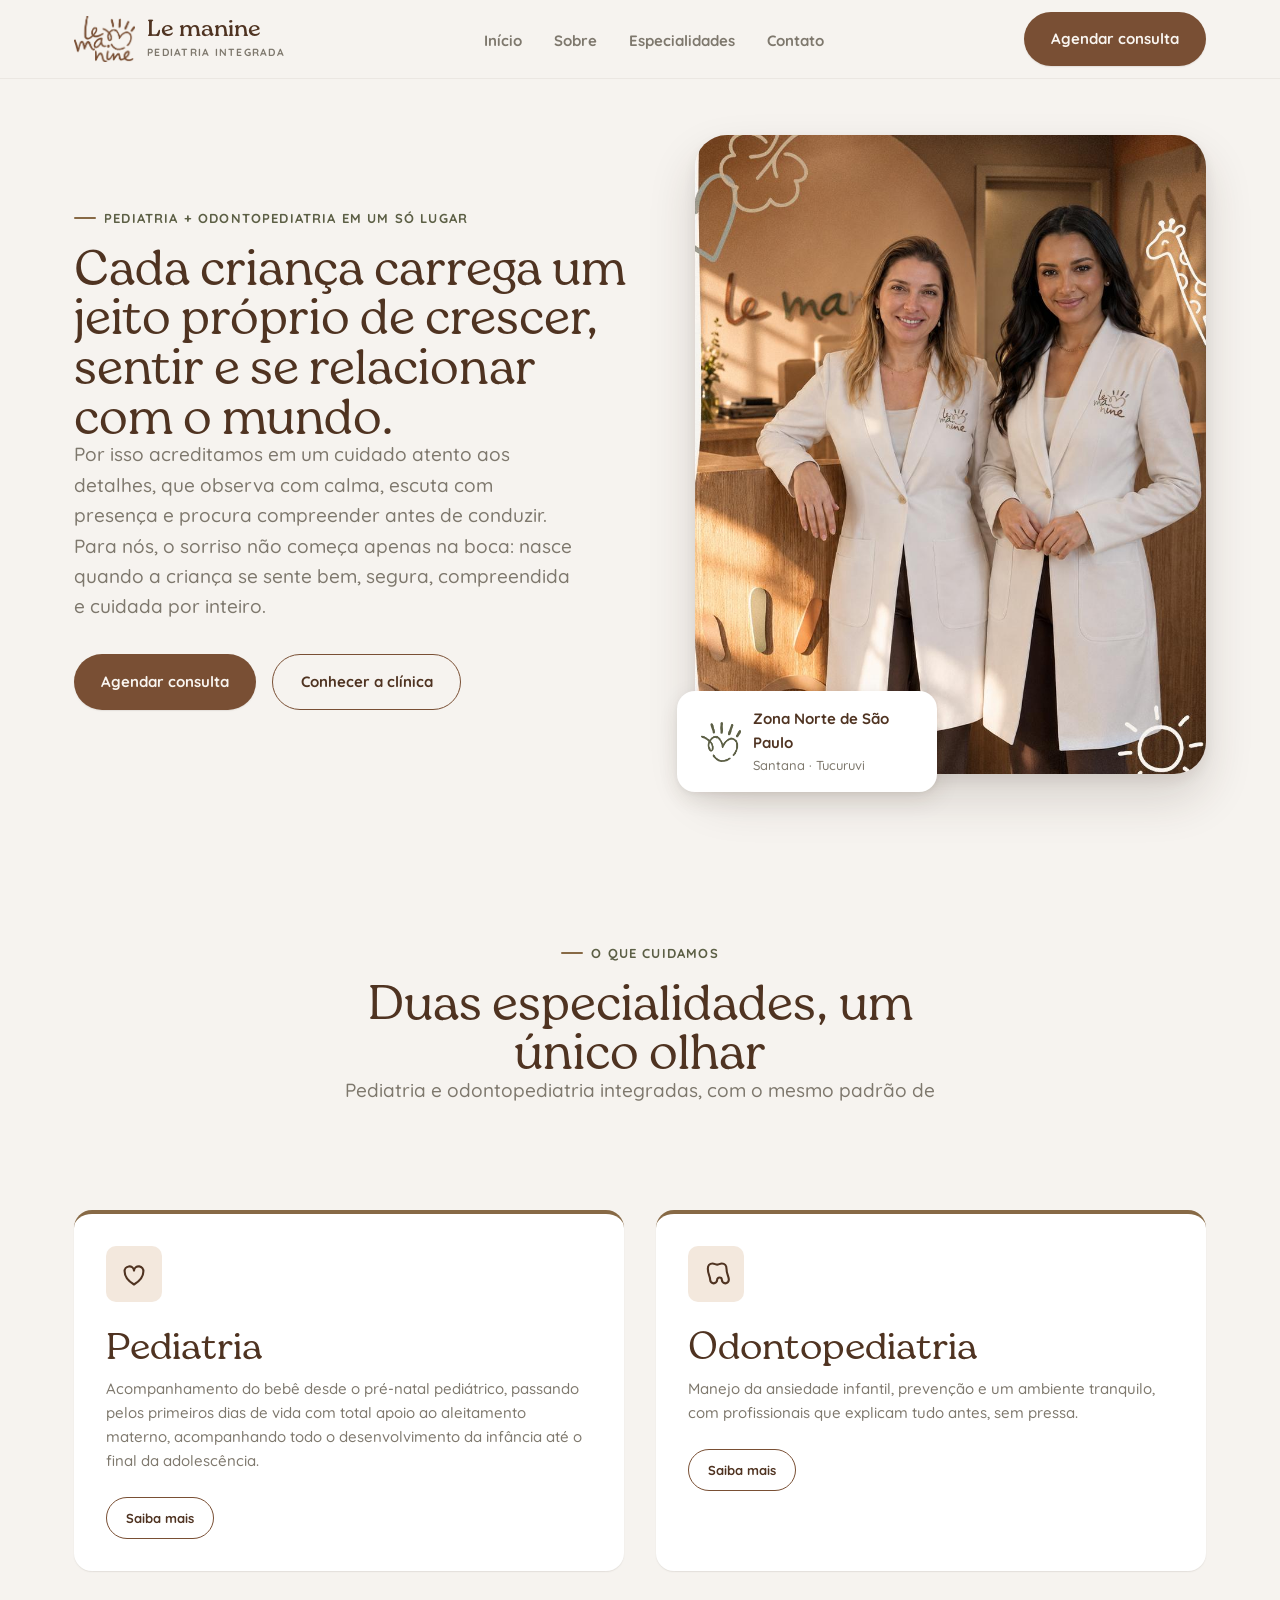
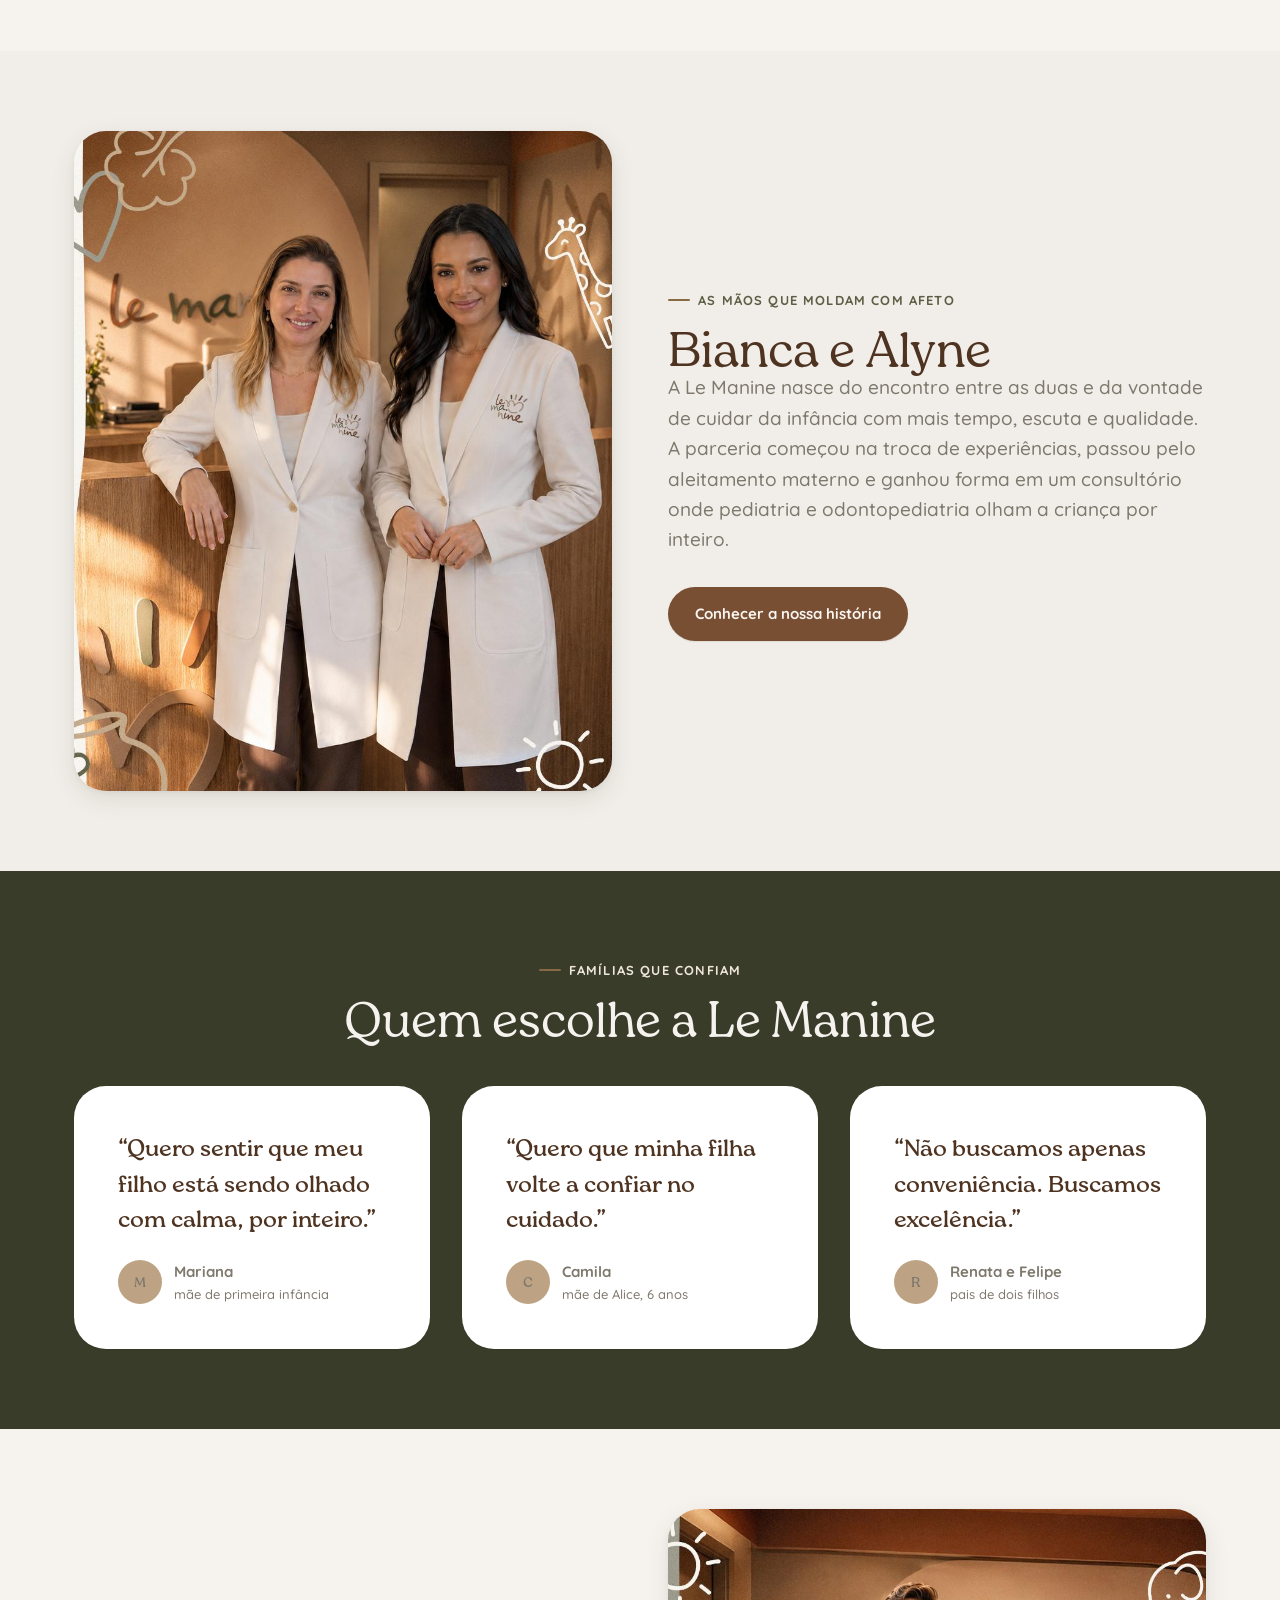
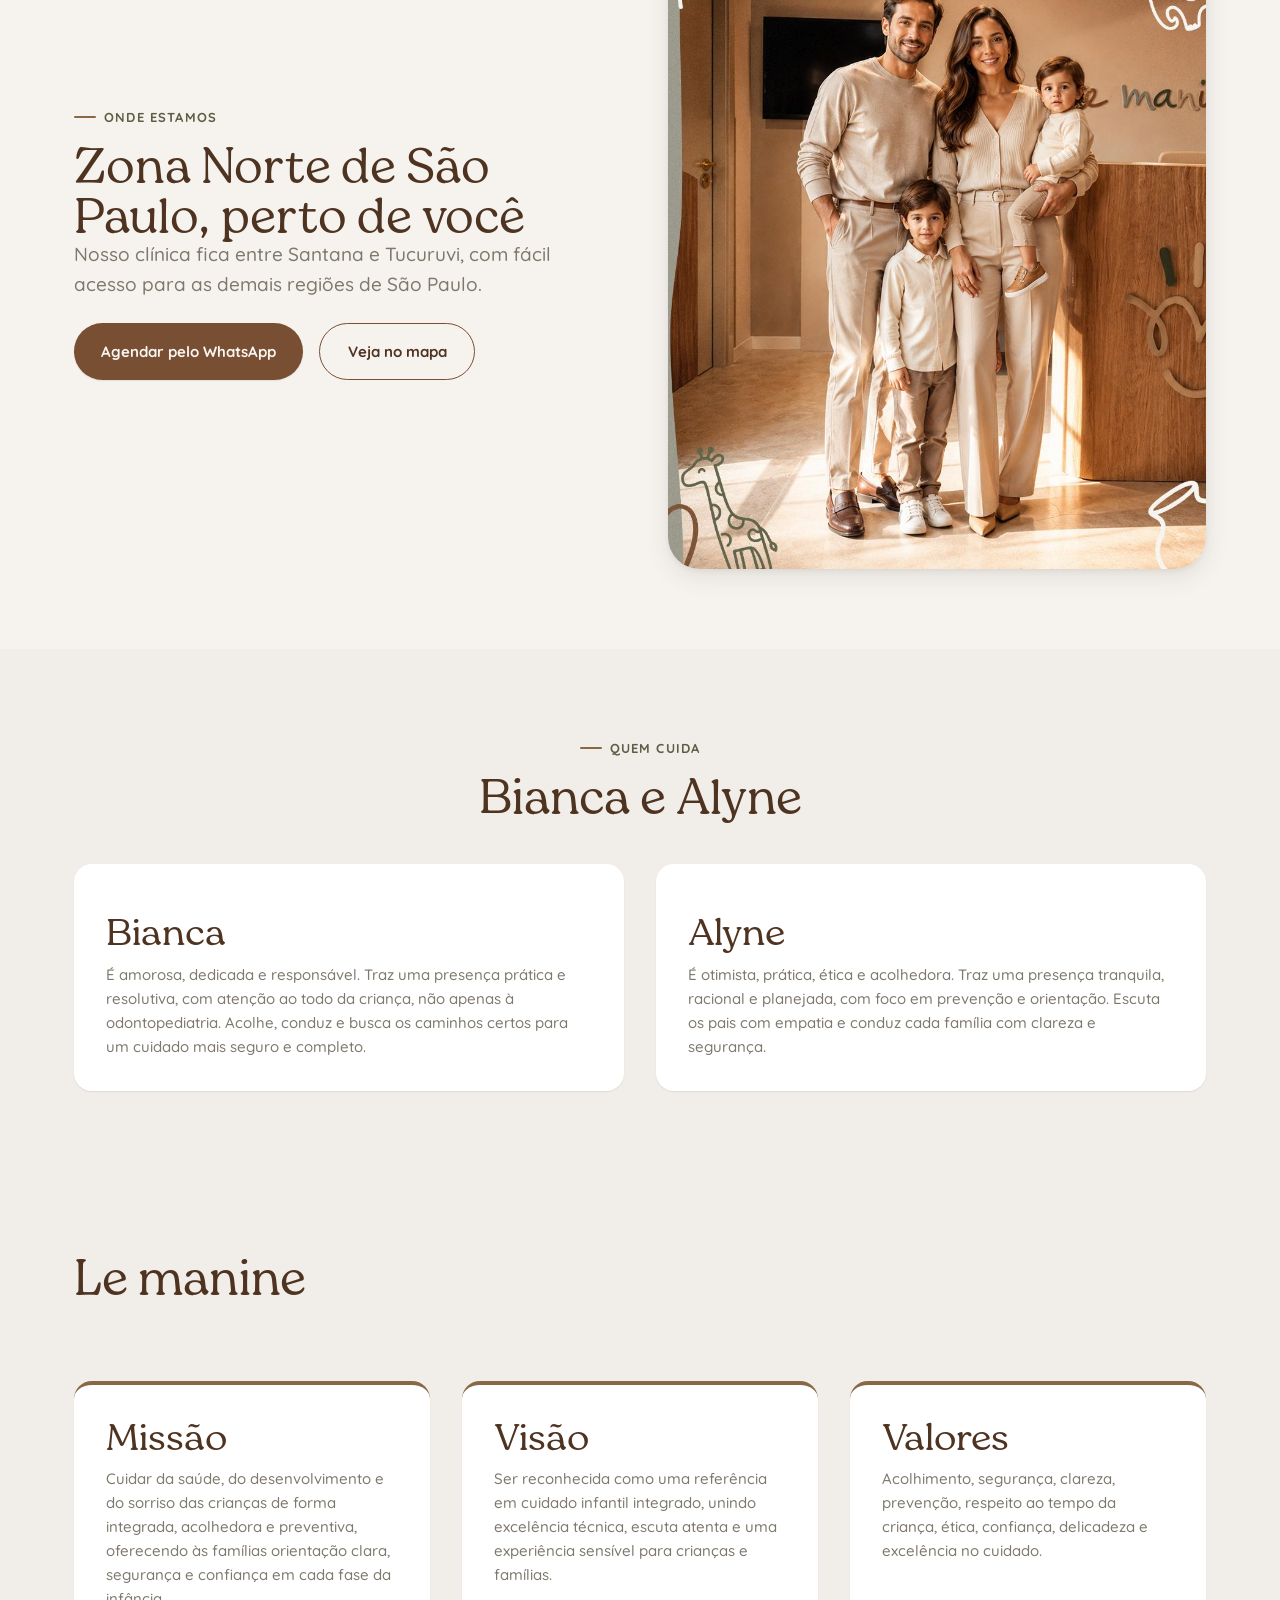
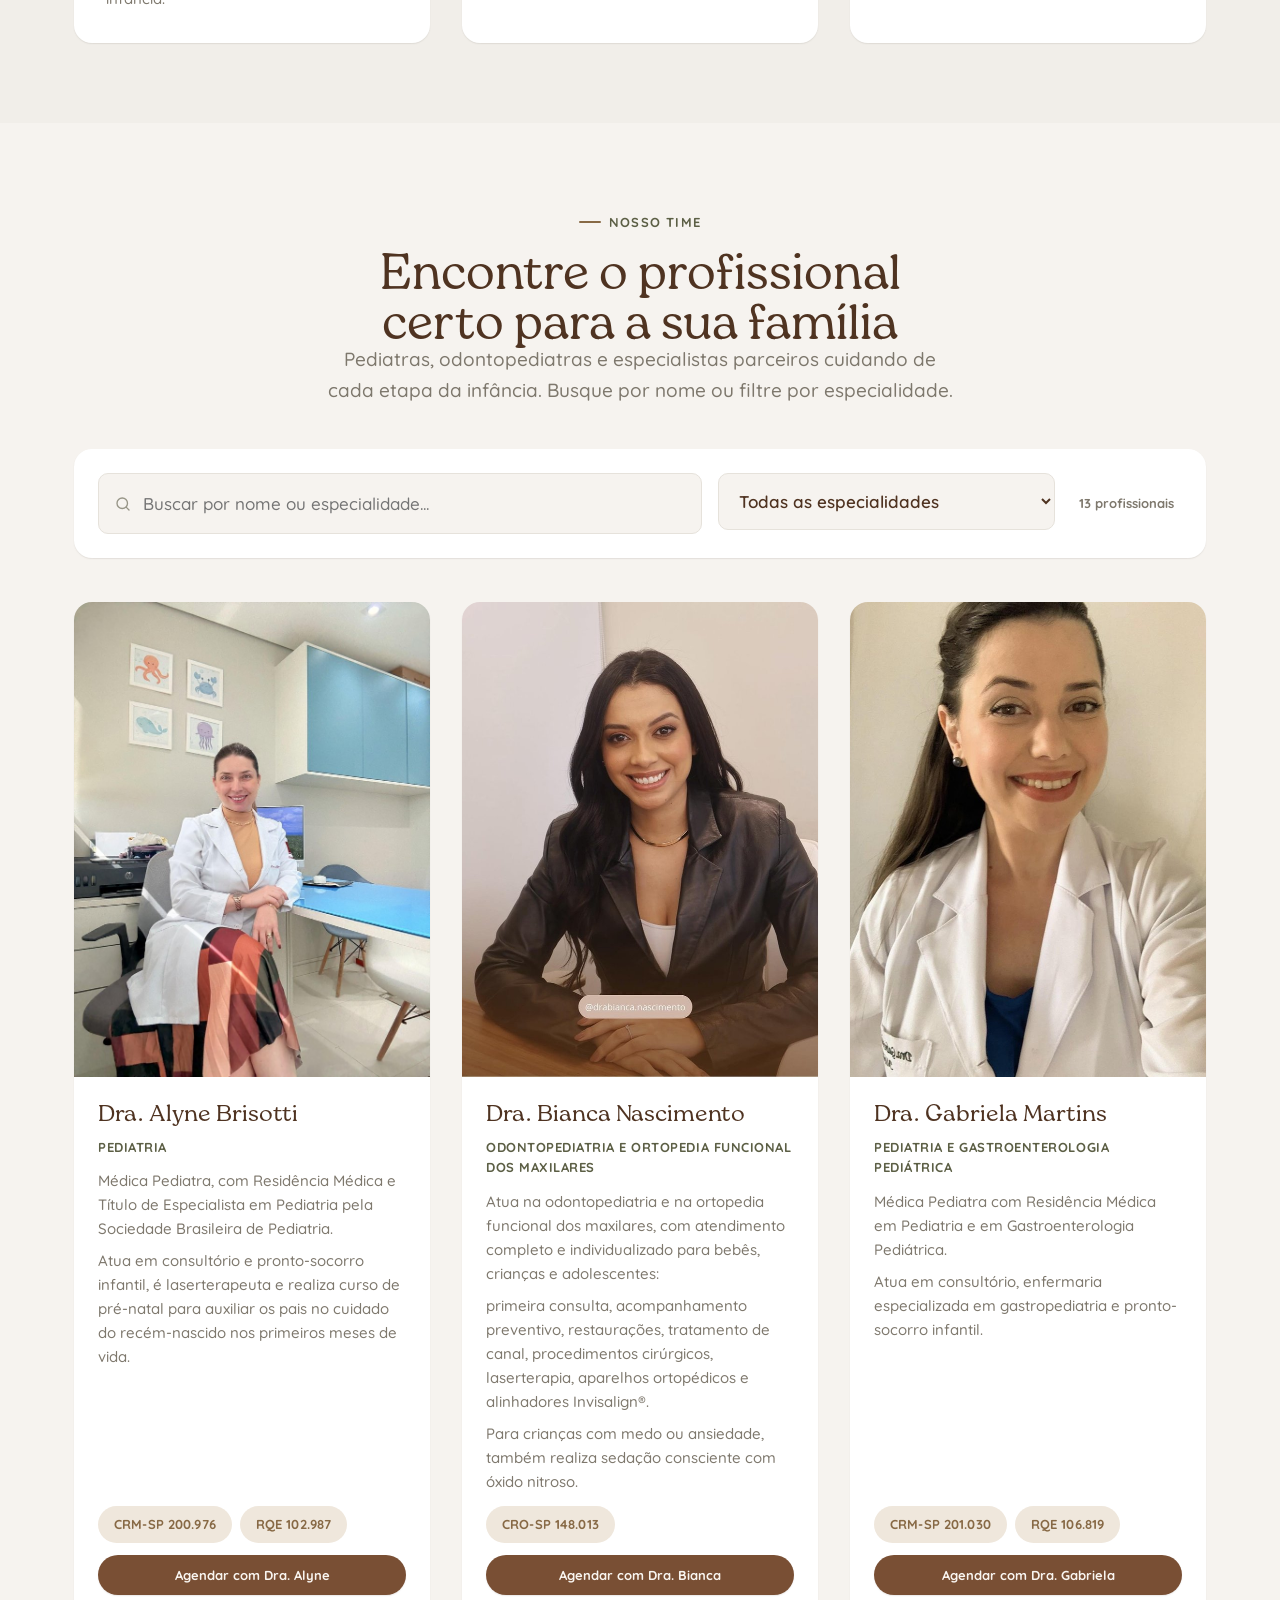
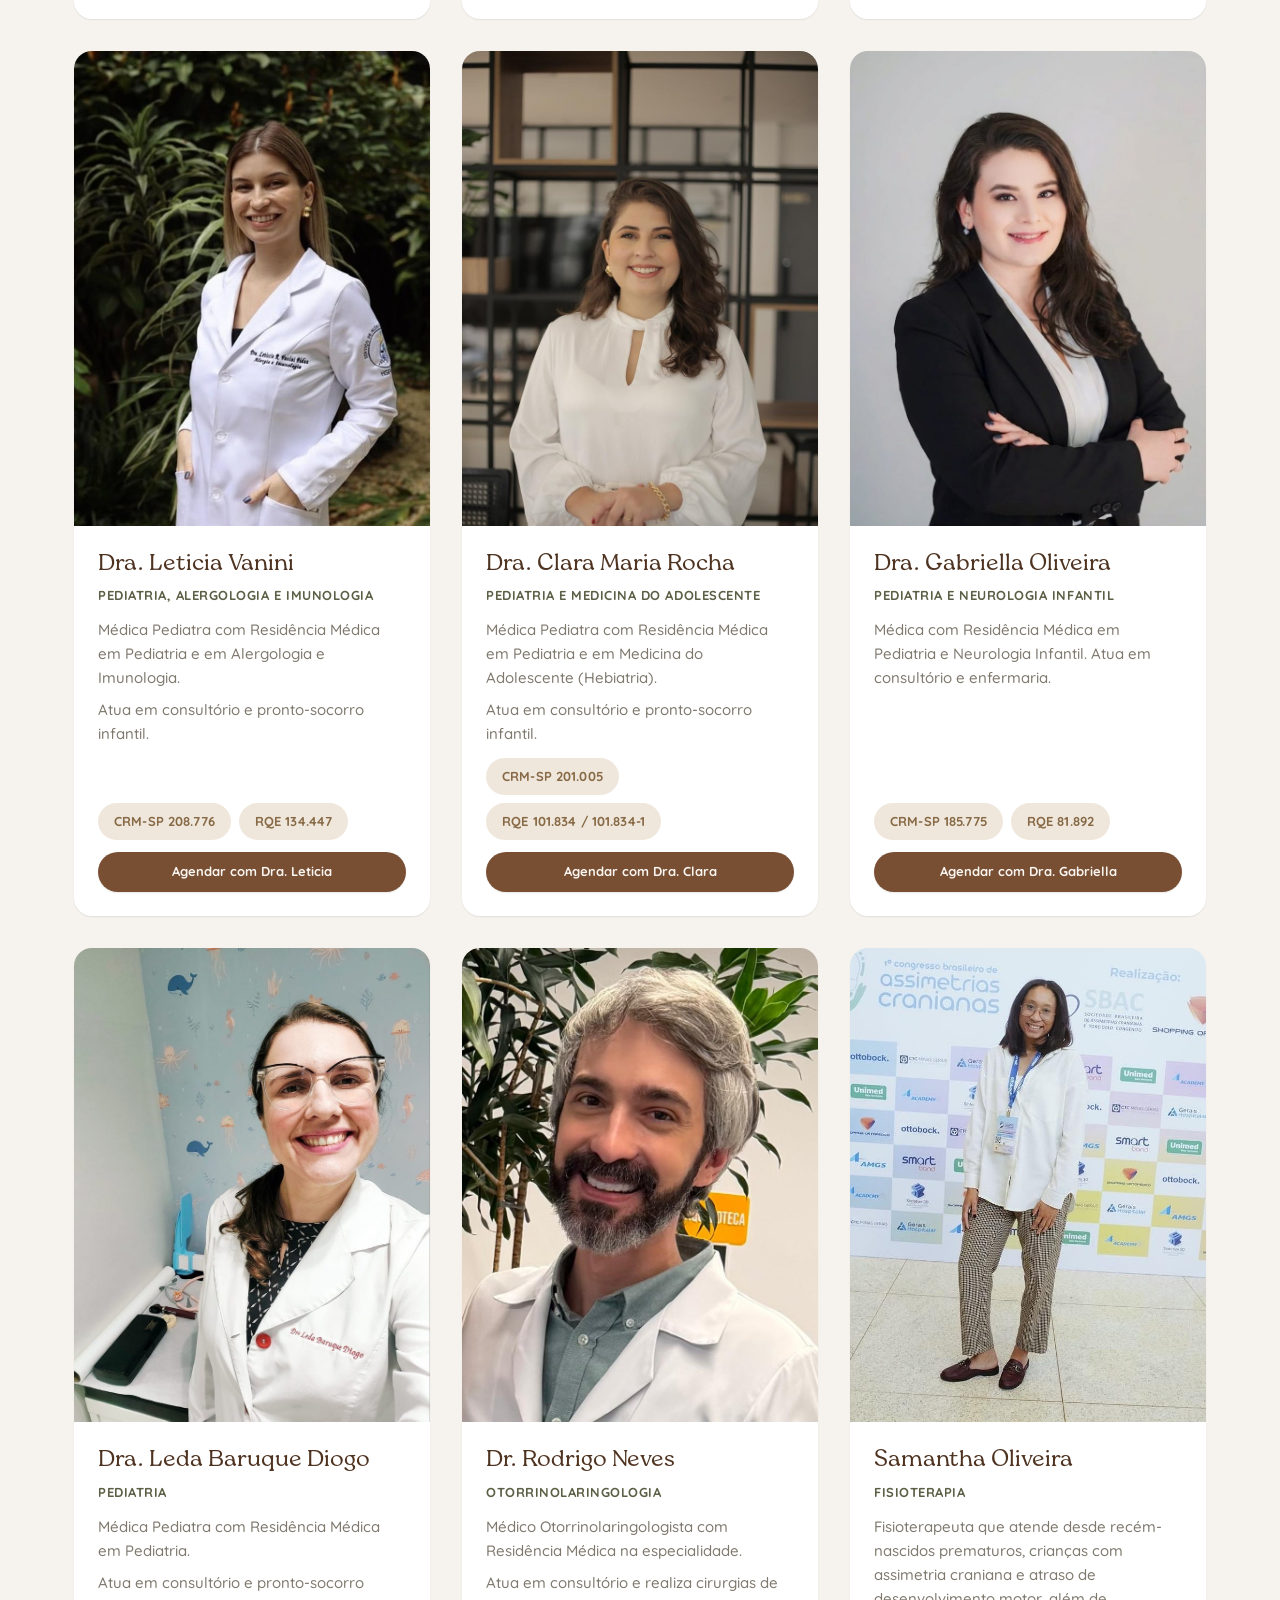
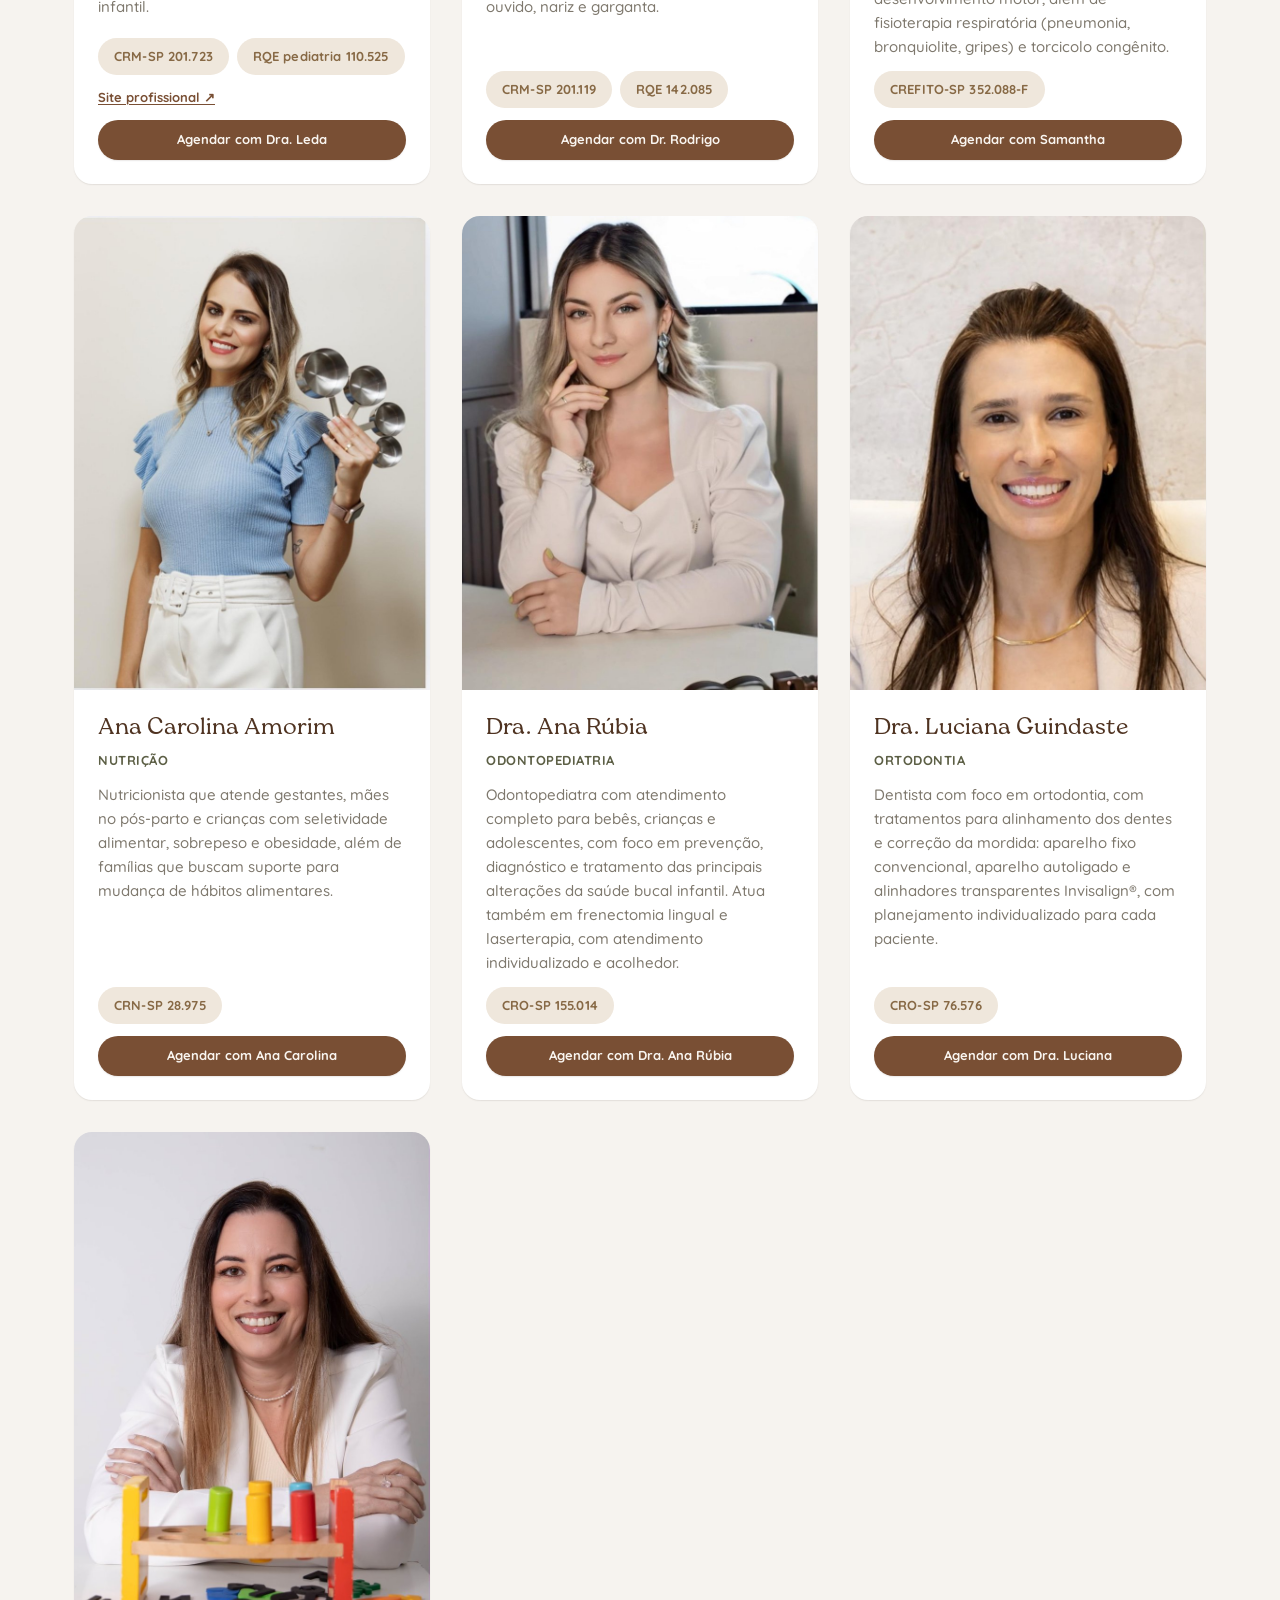
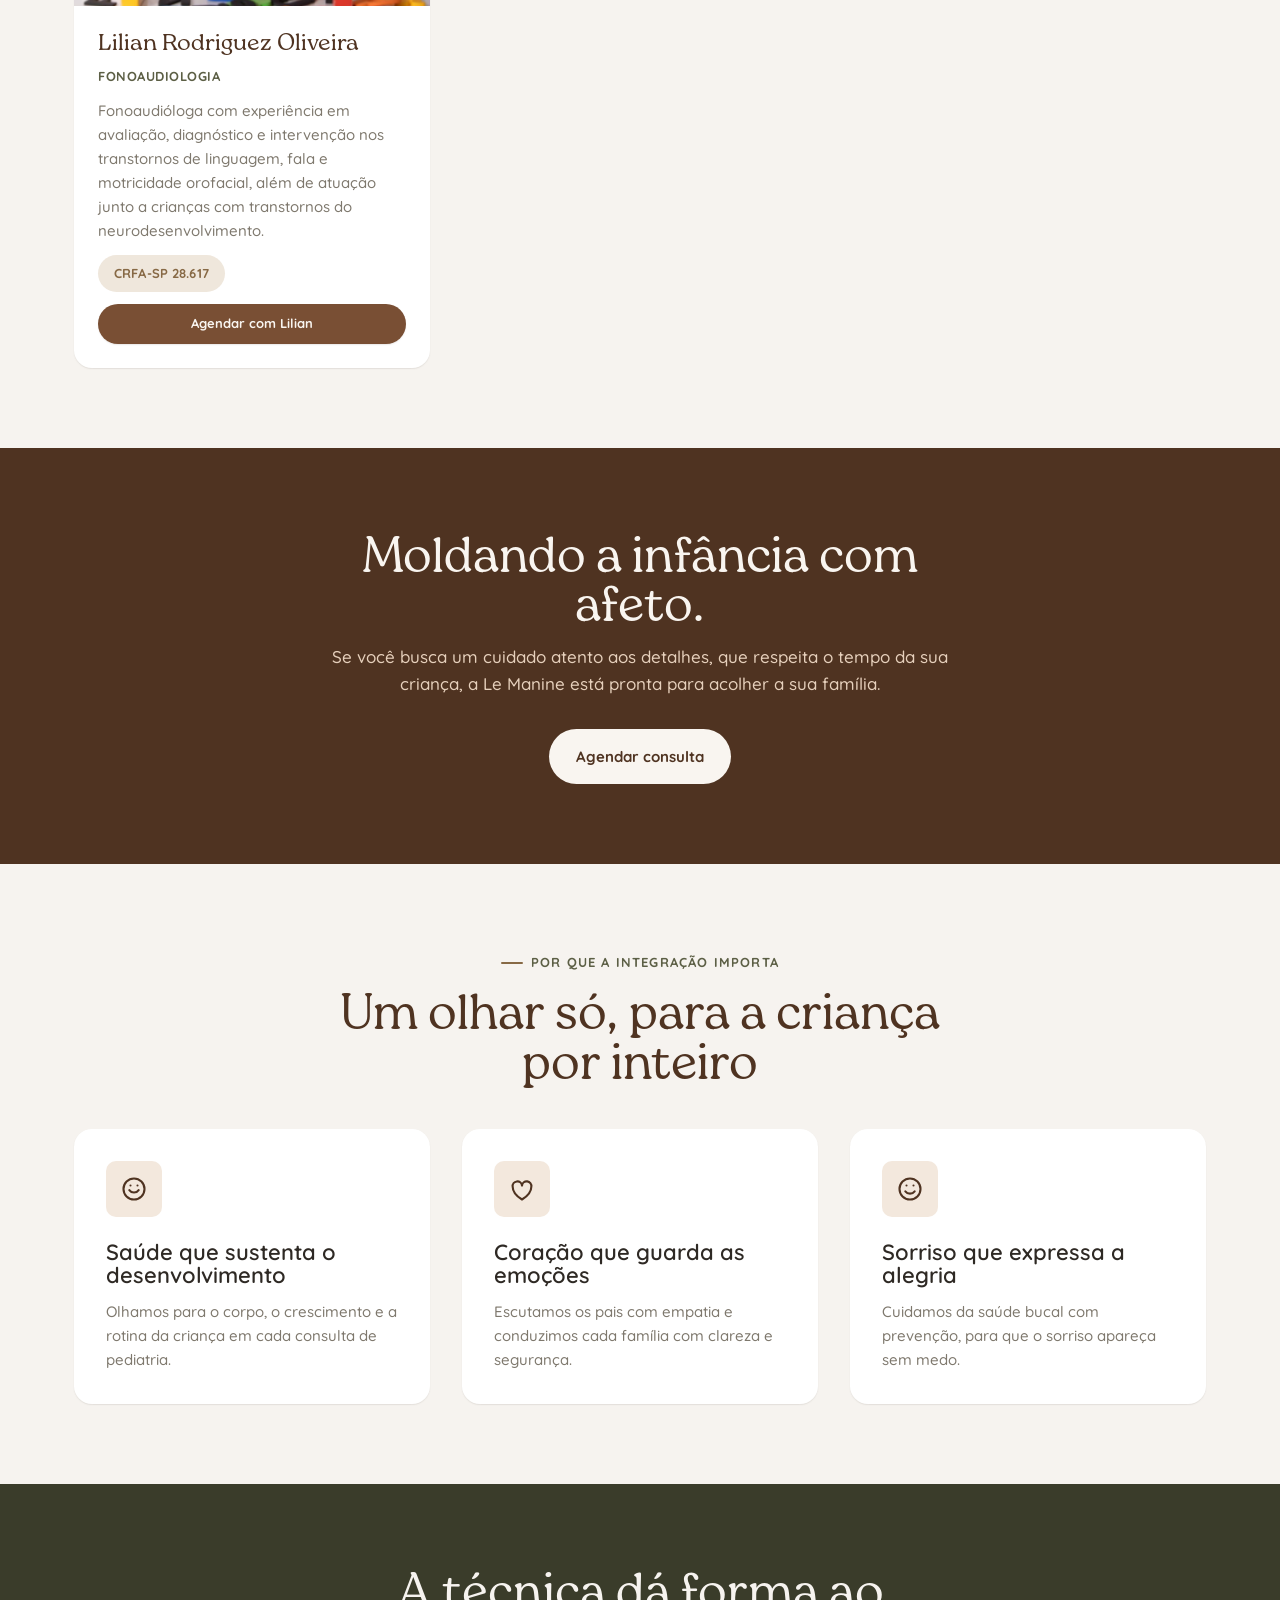
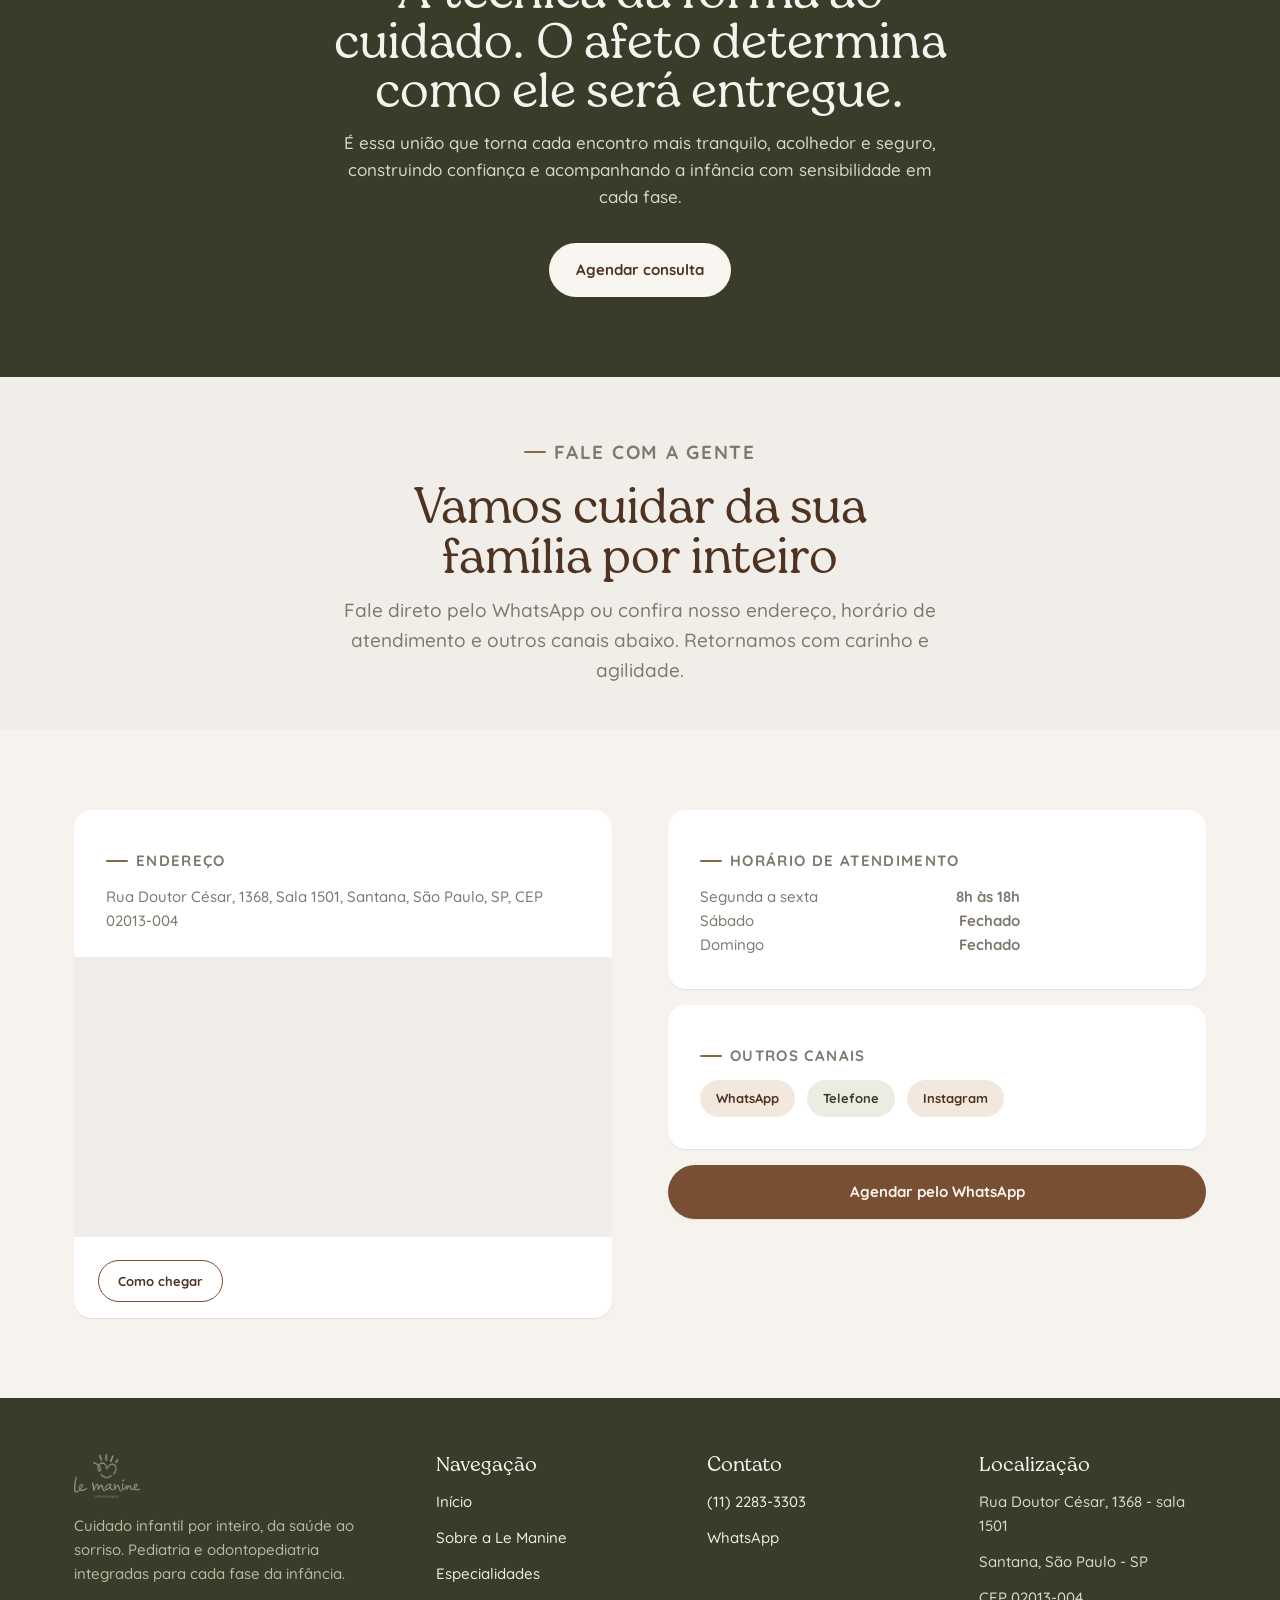
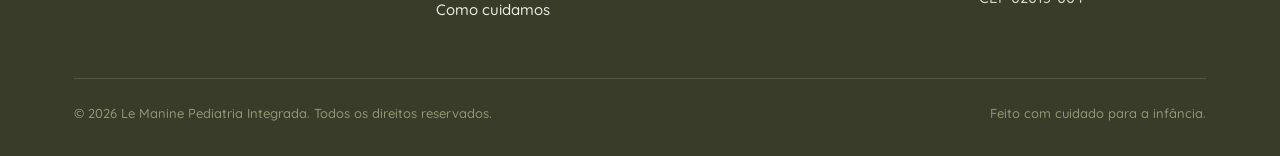
==== commit 441f6fd5: "Completa o dropdown de especialidades com as subespecialidades dos cards - Adiciona ao filtro: Alerg" ====
--- a/landing/index.html
+++ b/landing/index.html
@@ -222,7 +222,13 @@
           <select id="pro-filter">
             <option value="todos">Todas as especialidades</option>
             <option value="pediatria">Pediatria</option>
+            <option value="alergologia">Alergologia</option>
+            <option value="imunologia">Imunologia</option>
+            <option value="gastroenterologia">Gastroenterologia Pediátrica</option>
+            <option value="hebiatria">Medicina do Adolescente</option>
+            <option value="neurologia">Neurologia Infantil</option>
             <option value="odontopediatria">Odontopediatria</option>
+            <option value="ortopedia-funcional">Ortopedia Funcional dos Maxilares</option>
             <option value="ortodontia">Ortodontia</option>
             <option value="otorrinolaringologia">Otorrinolaringologia</option>
             <option value="fisioterapia">Fisioterapia</option>
@@ -248,7 +254,7 @@
             <a href="https://wa.me/551122833303?text=Ol%C3%A1!%20Gostaria%20de%20agendar%20uma%20consulta%20com%20Dra.%20Alyne%20Brisotti%20na%20Le%20Manine." class="btn btn-primary btn-sm btn-block" target="_blank" rel="noopener">Agendar com Dra. Alyne</a>
           </div>
         </article>
-        <article class="pro-card reveal" data-area="odontopediatria" data-search="dra. bianca nascimento odontopediatria e ortopedia funcional dos maxilares odontopediatria dentista odontopediatra odontologista">
+        <article class="pro-card reveal" data-area="odontopediatria ortopedia-funcional" data-search="dra. bianca nascimento odontopediatria e ortopedia funcional dos maxilares odontopediatria dentista odontopediatra odontologista">
           <div class="pro-photo"><img src="../assets/img/equipe/dra-bianca-nascimento.jpg" alt="Dra. Bianca Nascimento" loading="lazy"></div>
           <div class="pro-body">
             <h3 class="pro-name">Dra. Bianca Nascimento</h3>
@@ -262,7 +268,7 @@
             <a href="https://wa.me/551122833303?text=Ol%C3%A1!%20Gostaria%20de%20agendar%20uma%20consulta%20com%20Dra.%20Bianca%20Nascimento%20na%20Le%20Manine." class="btn btn-primary btn-sm btn-block" target="_blank" rel="noopener">Agendar com Dra. Bianca</a>
           </div>
         </article>
-        <article class="pro-card reveal" data-area="pediatria" data-search="dra. gabriela martins pediatria e gastroenterologia pediatrica pediatria pediatra gastroenterologista">
+        <article class="pro-card reveal" data-area="pediatria gastroenterologia" data-search="dra. gabriela martins pediatria e gastroenterologia pediatrica pediatria pediatra gastroenterologista">
           <div class="pro-photo"><img src="../assets/img/equipe/dra-gabriela-martins.jpg" alt="Dra. Gabriela Martins" loading="lazy"></div>
           <div class="pro-body">
             <h3 class="pro-name">Dra. Gabriela Martins</h3>
@@ -276,7 +282,7 @@
             <a href="https://wa.me/551122833303?text=Ol%C3%A1!%20Gostaria%20de%20agendar%20uma%20consulta%20com%20Dra.%20Gabriela%20Martins%20na%20Le%20Manine." class="btn btn-primary btn-sm btn-block" target="_blank" rel="noopener">Agendar com Dra. Gabriela</a>
           </div>
         </article>
-        <article class="pro-card reveal" data-area="pediatria" data-search="dra. leticia vanini pediatria e alergologia e imunologia pediatria pediatra alergologista imunologista">
+        <article class="pro-card reveal" data-area="pediatria alergologia imunologia" data-search="dra. leticia vanini pediatria e alergologia e imunologia pediatria pediatra alergologista imunologista">
           <div class="pro-photo"><img src="../assets/img/equipe/dra-leticia-vanini.jpg" alt="Dra. Leticia Vanini" loading="lazy"></div>
           <div class="pro-body">
             <h3 class="pro-name">Dra. Leticia Vanini</h3>
@@ -290,11 +296,11 @@
             <a href="https://wa.me/551122833303?text=Ol%C3%A1!%20Gostaria%20de%20agendar%20uma%20consulta%20com%20Dra.%20Leticia%20Vanini%20na%20Le%20Manine." class="btn btn-primary btn-sm btn-block" target="_blank" rel="noopener">Agendar com Dra. Leticia</a>
           </div>
         </article>
-        <article class="pro-card reveal" data-area="pediatria" data-search="dra. clara maria rocha pediatria e medicina do adolescente pediatria pediatra hebiatra">
+        <article class="pro-card reveal" data-area="pediatria hebiatria" data-search="dra. clara maria rocha pediatria e medicina do adolescente pediatria pediatra hebiatra">
           <div class="pro-photo"><img src="../assets/img/equipe/dra-clara-maria-rocha.jpg" alt="Dra. Clara Maria Rocha" loading="lazy"></div>
           <div class="pro-body">
             <h3 class="pro-name">Dra. Clara Maria Rocha</h3>
-            <p class="pro-specialty">Pediatria e Medica do Adolescente</p>
+            <p class="pro-specialty">Pediatria e Medicina do Adolescente</p>
             <p class="pro-bio">Médica Pediatra com Residência Médica em Pediatria e em Medicina do Adolescente (Hebiatria).</p>
             <p class="pro-bio">Atua em consultório e pronto-socorro infantil.</p>
             <div class="pro-registro">
@@ -304,7 +310,7 @@
             <a href="https://wa.me/551122833303?text=Ol%C3%A1!%20Gostaria%20de%20agendar%20uma%20consulta%20com%20Dra.%20Clara%20Maria%20Rocha%20na%20Le%20Manine." class="btn btn-primary btn-sm btn-block" target="_blank" rel="noopener">Agendar com Dra. Clara</a>
           </div>
         </article>
-        <article class="pro-card reveal" data-area="pediatria" data-search="dra. gabriella oliveira pediatria e neurologia infantil pediatria pediatra neurologista">
+        <article class="pro-card reveal" data-area="pediatria neurologia" data-search="dra. gabriella oliveira pediatria e neurologia infantil pediatria pediatra neurologista">
           <div class="pro-photo"><img src="../assets/img/equipe/dra-gabriella-oliveira.jpg" alt="Dra. Gabriella Oliveira" loading="lazy"></div>
           <div class="pro-body">
             <h3 class="pro-name">Dra. Gabriella Oliveira</h3>
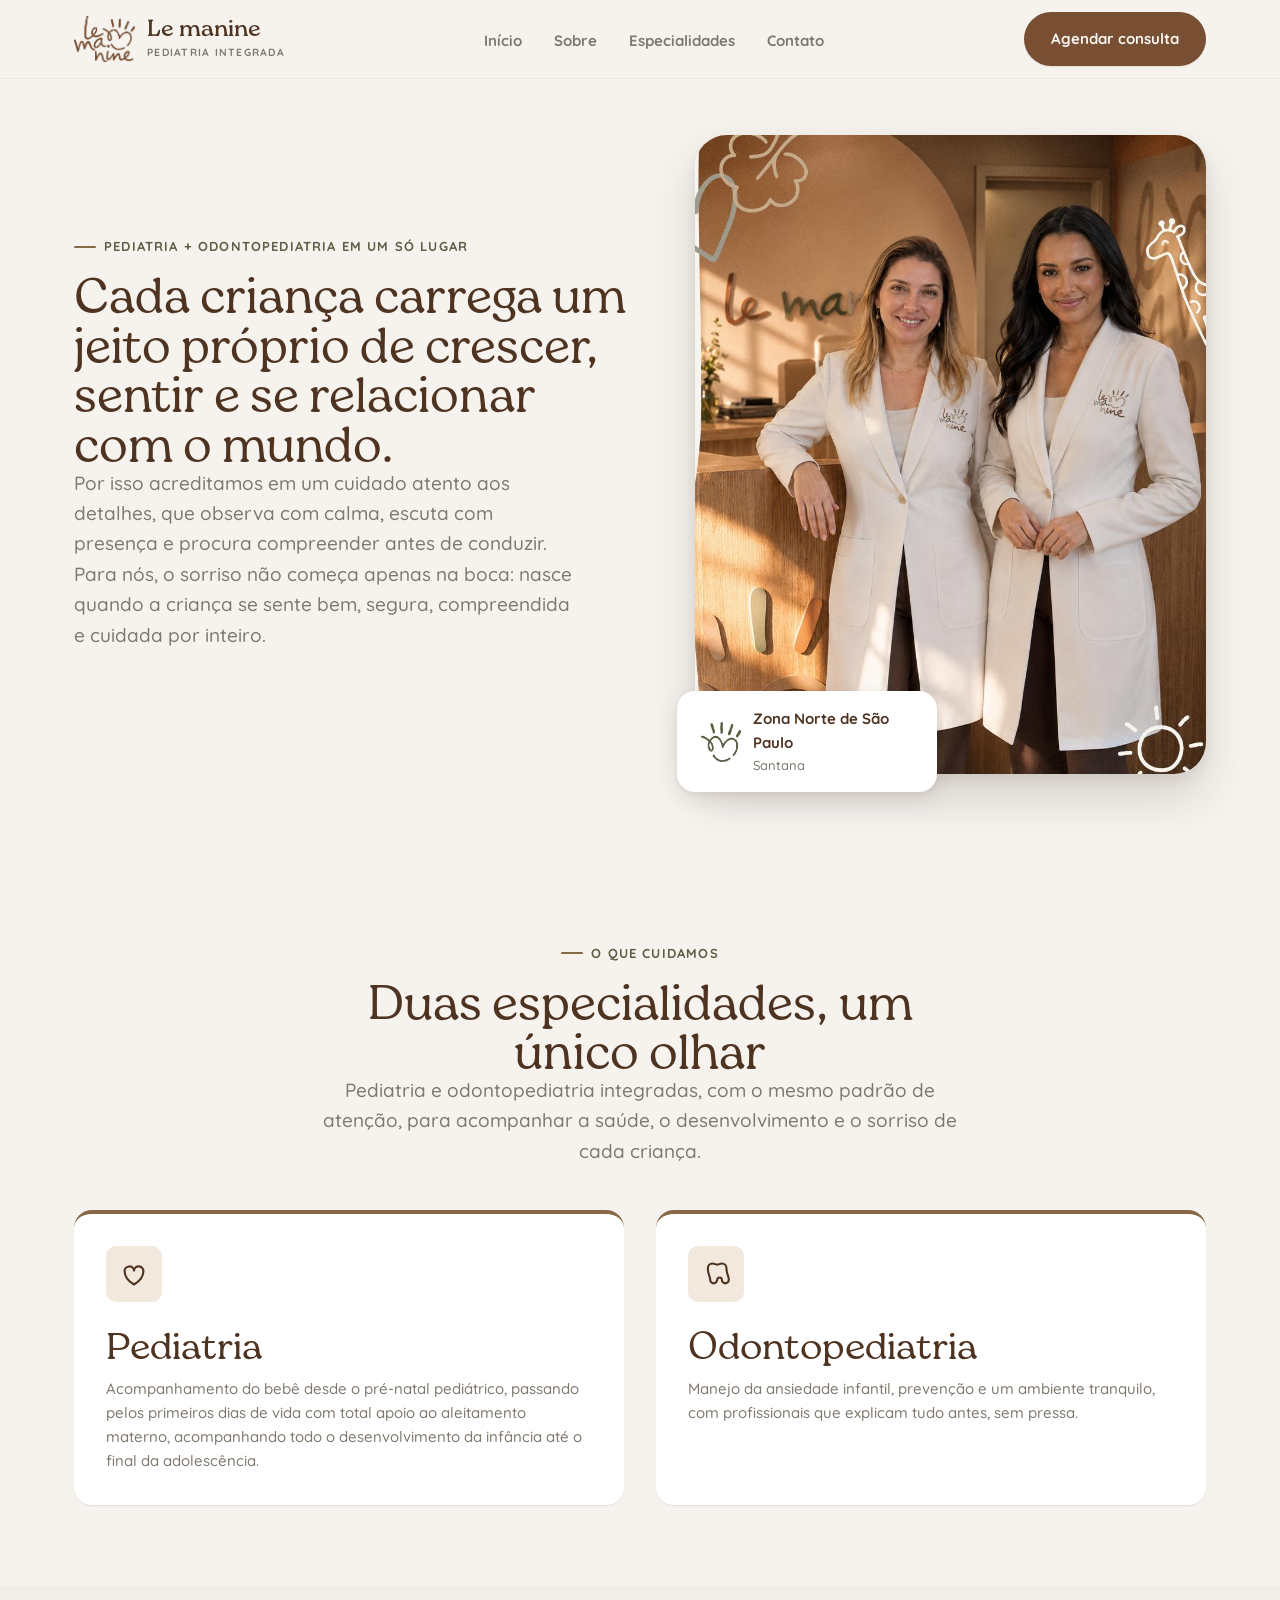
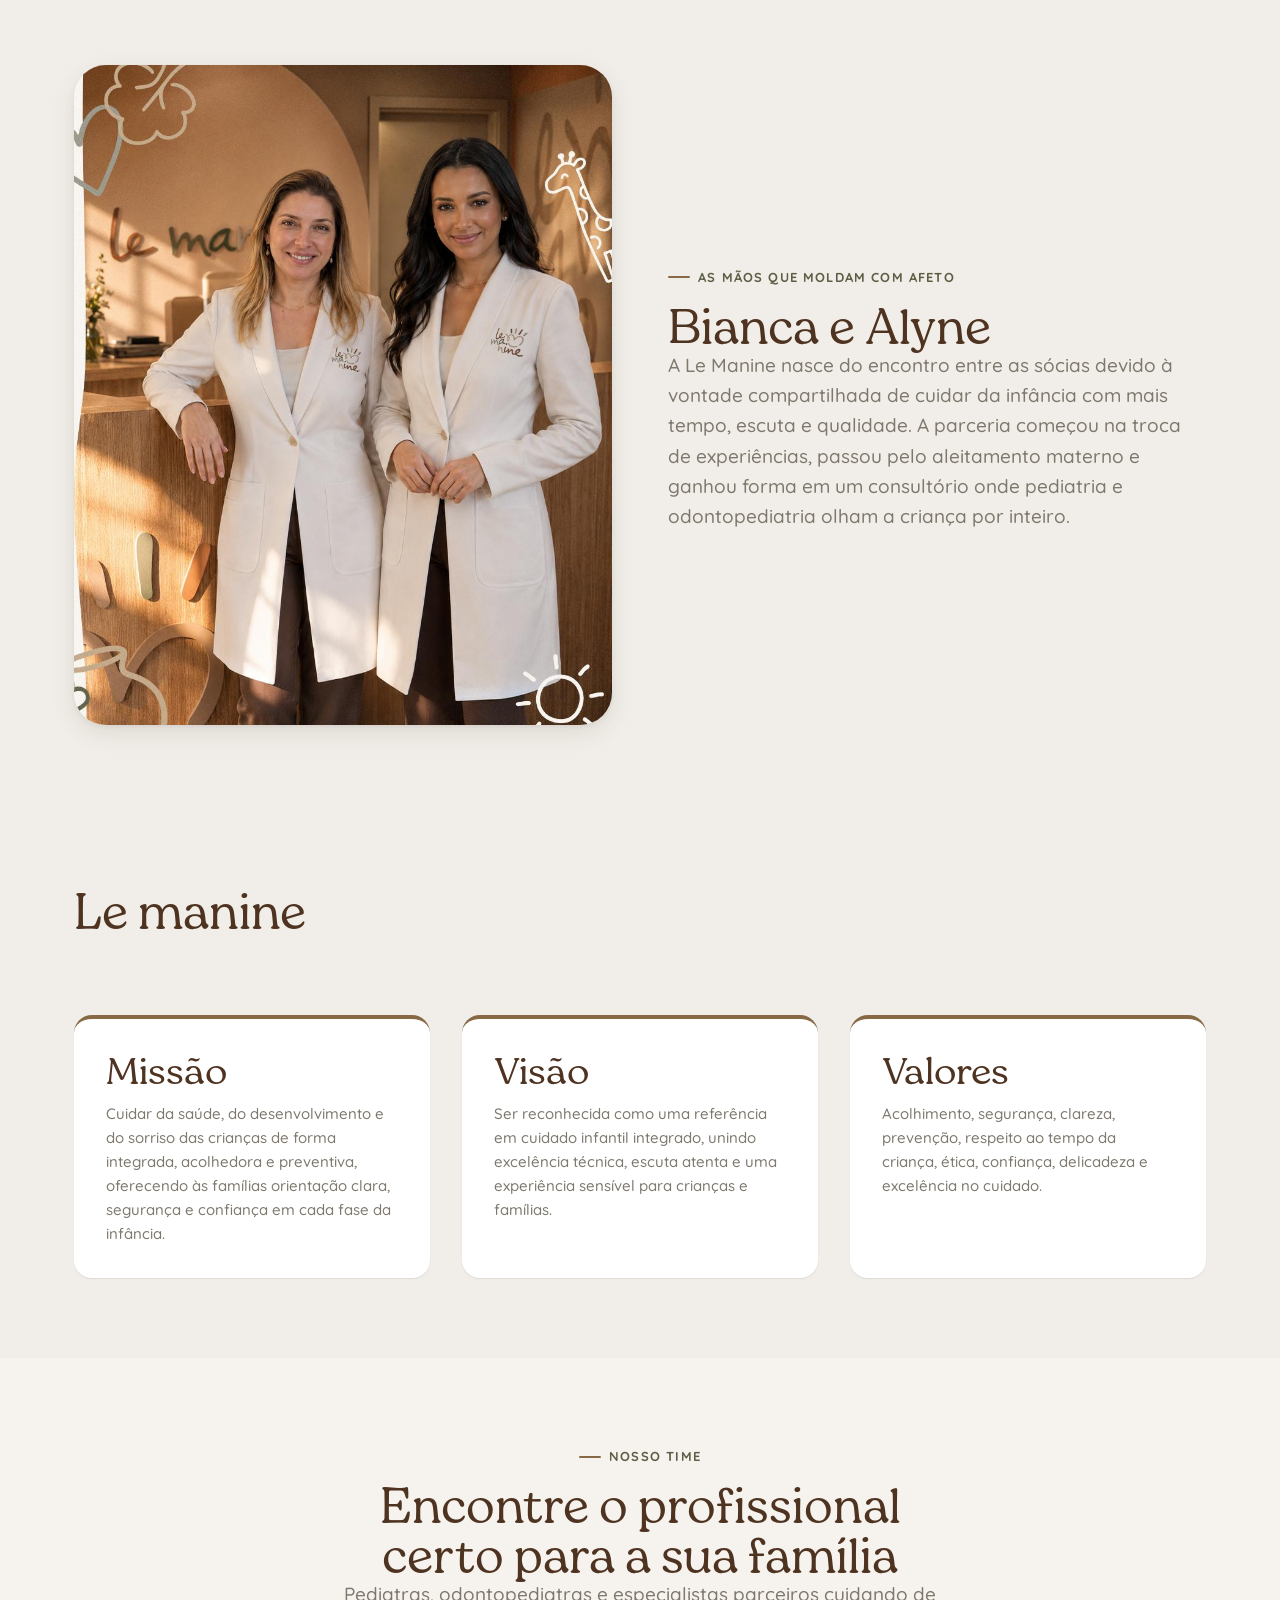
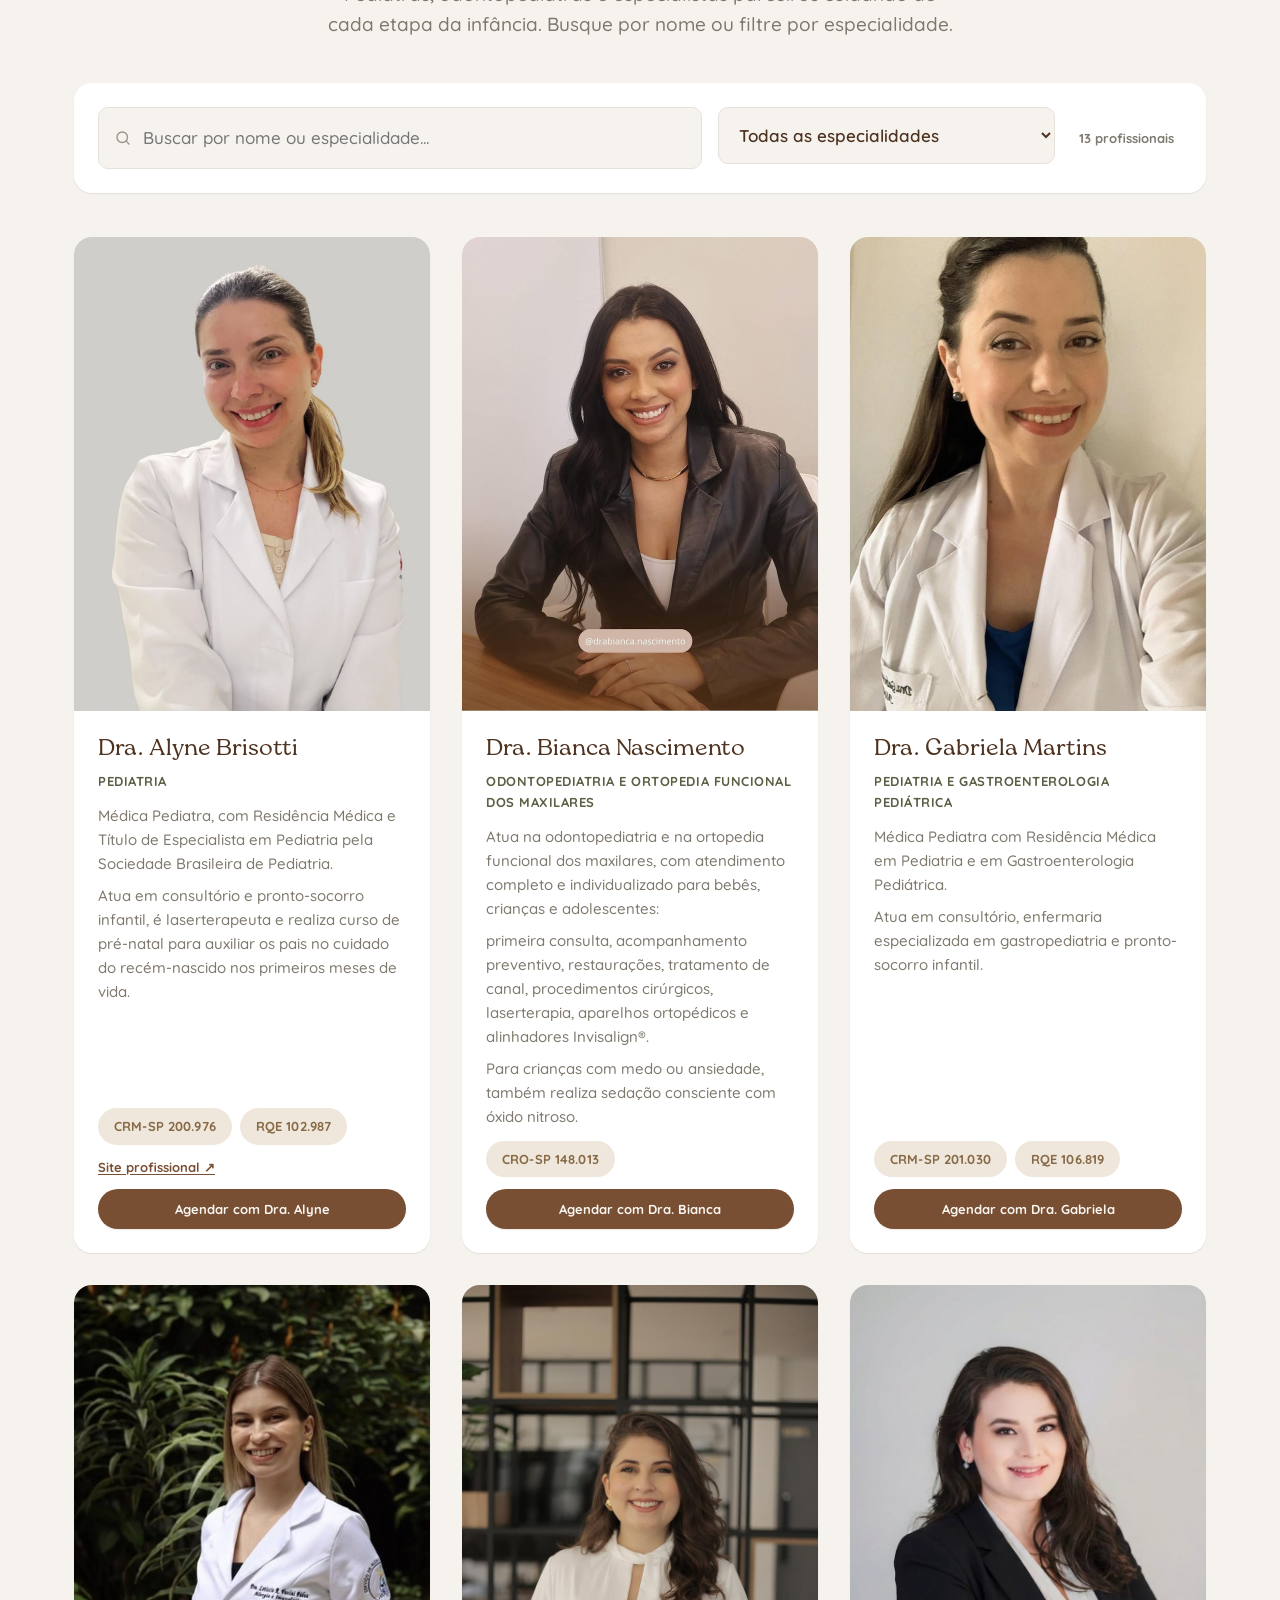
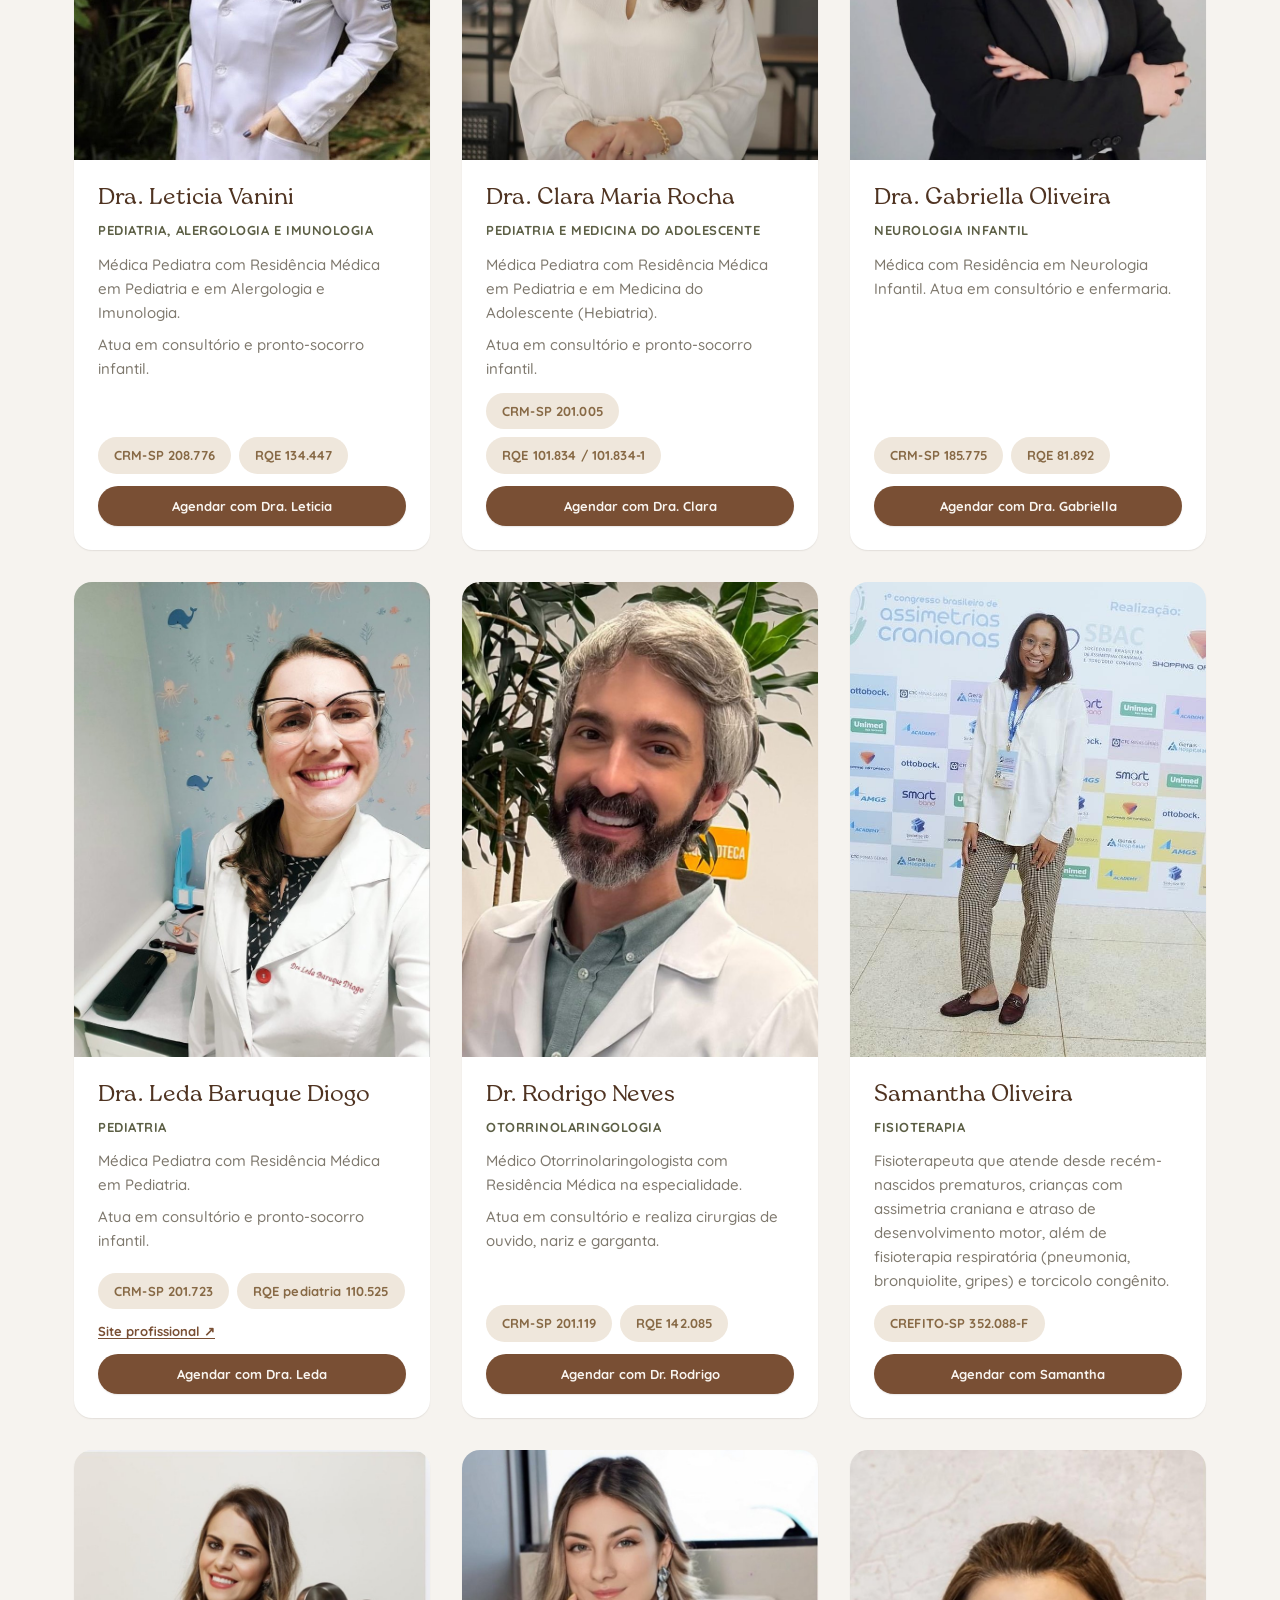
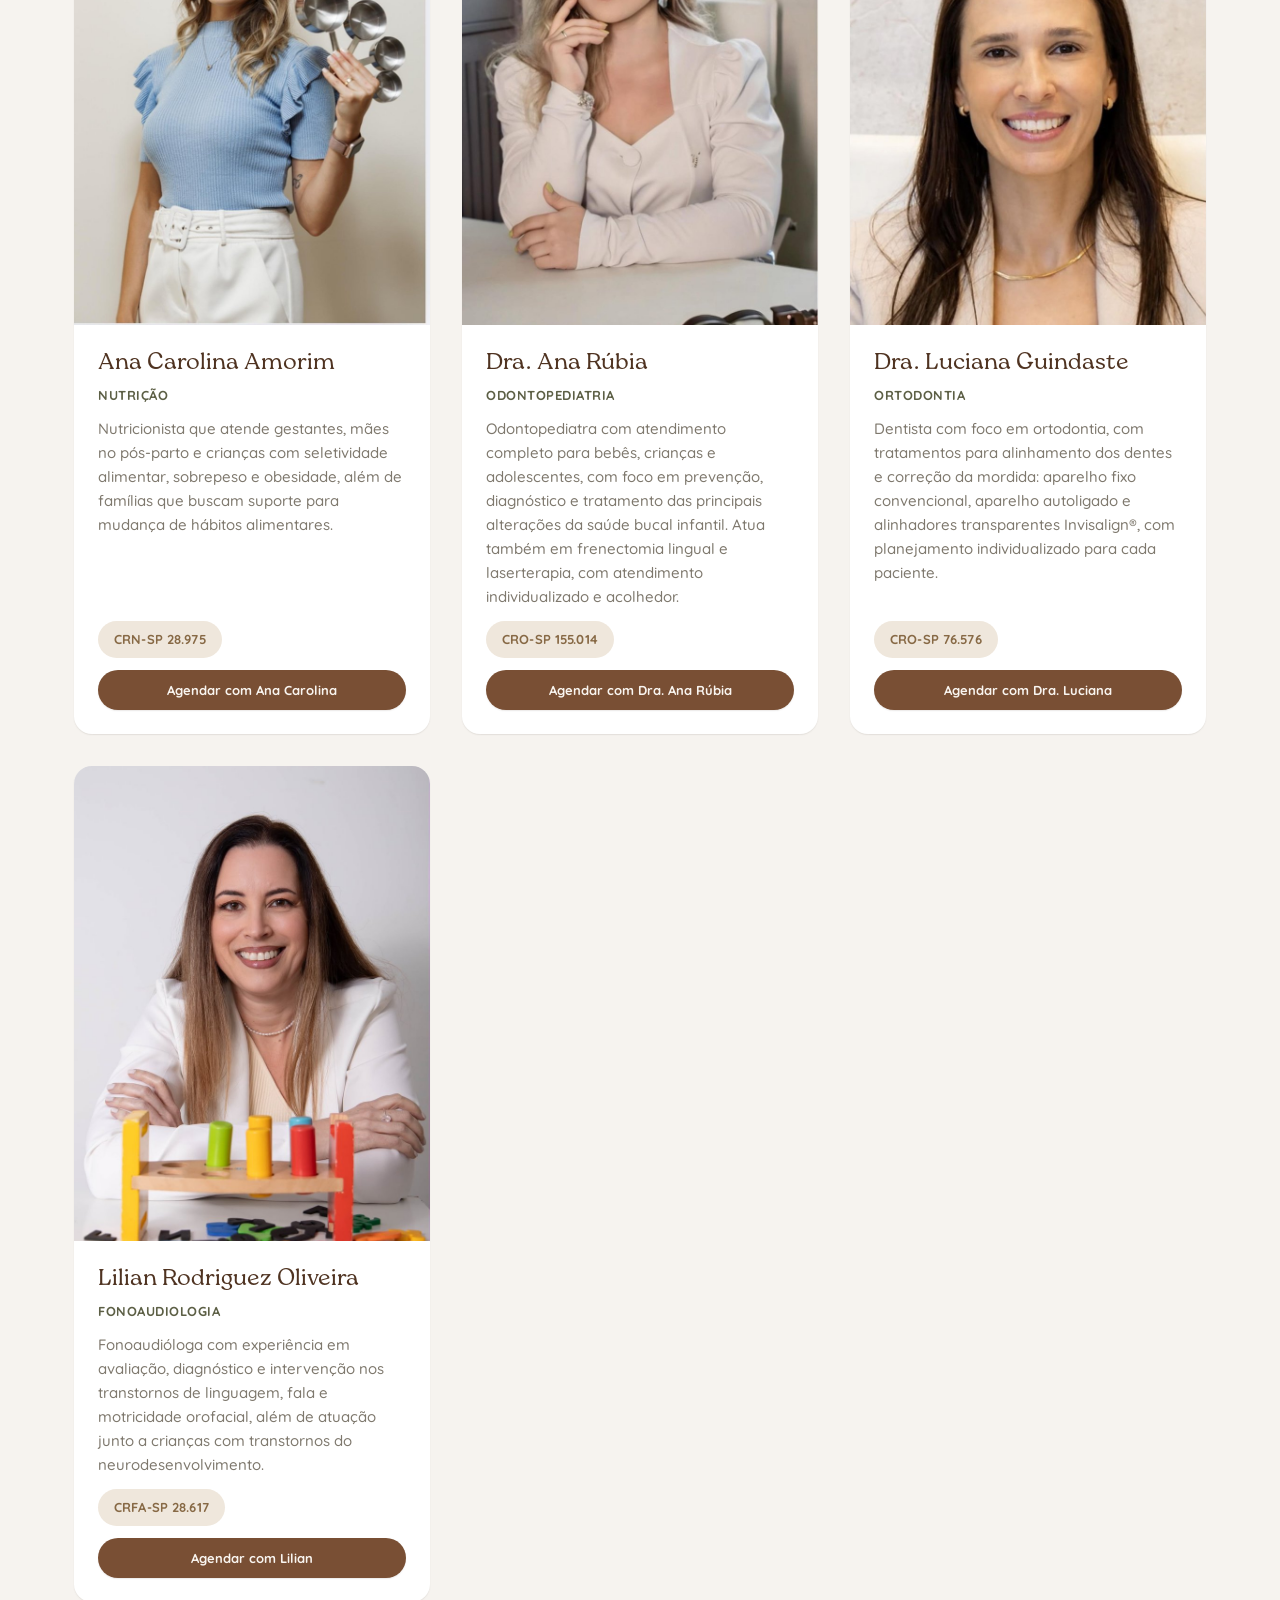
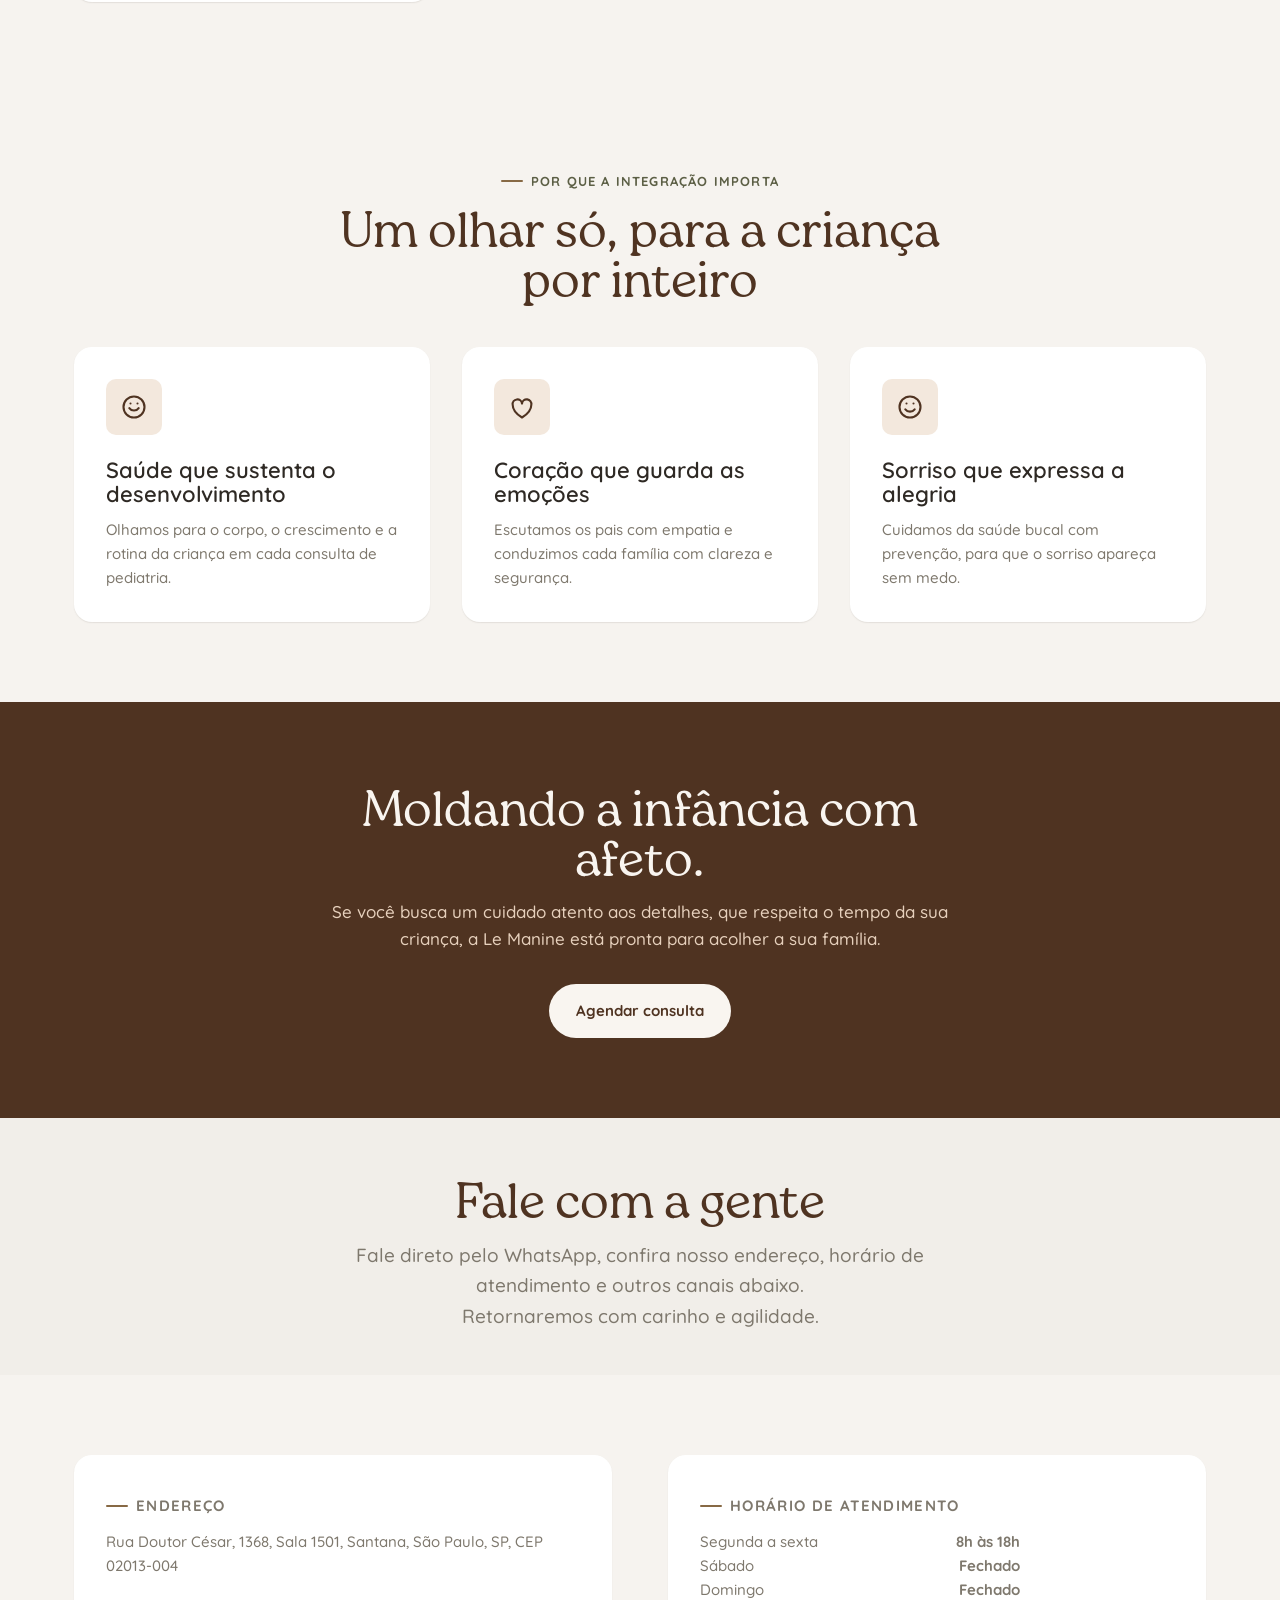
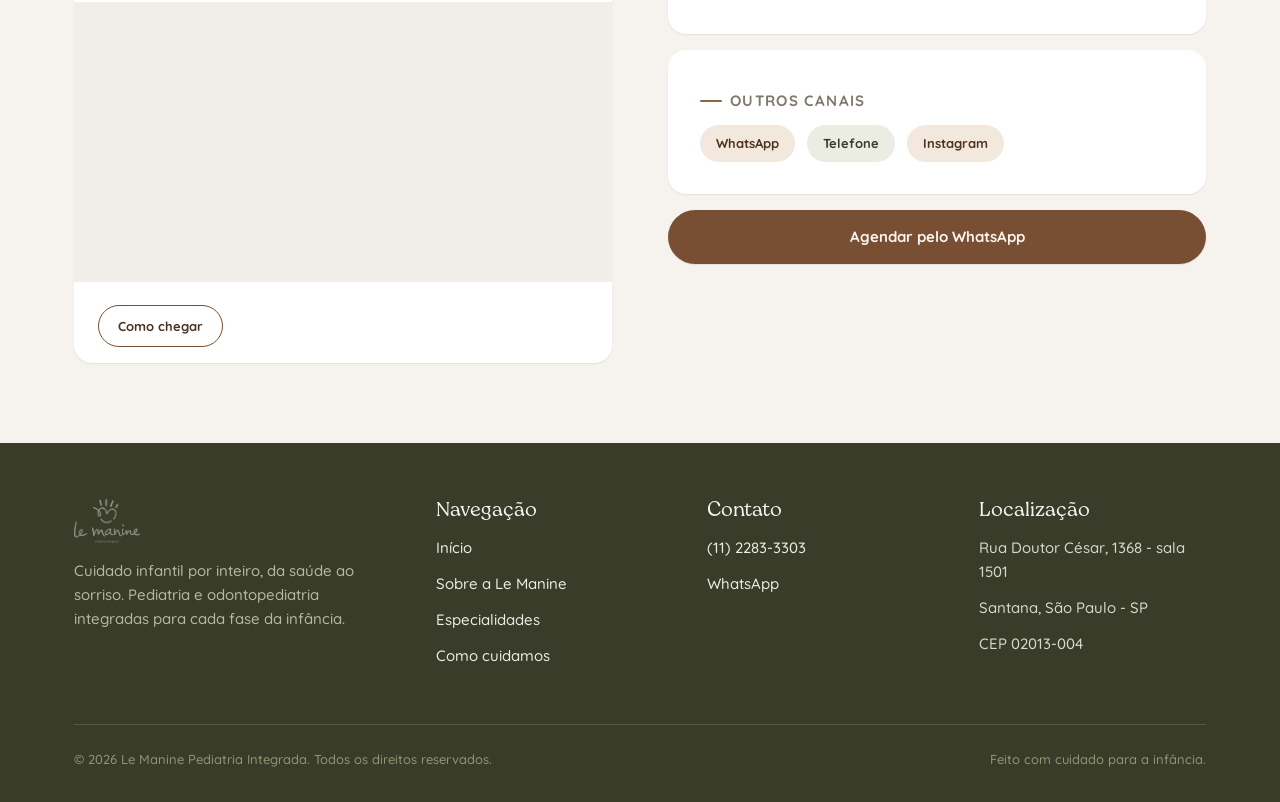
==== commit a03a5a10: "Atualiza conteúdo da landing page" ====
--- a/landing/index.html
+++ b/landing/index.html
@@ -46,10 +46,6 @@
         <p class="eyebrow">Pediatria + Odontopediatria em um só lugar</p>
         <h2 class="reveal">Cada criança carrega um jeito próprio de crescer, sentir e se relacionar com o mundo.</h2>
         <p class="lead">Por isso acreditamos em um cuidado atento aos detalhes, que observa com calma, escuta com presença e procura compreender antes de conduzir. Para nós, o sorriso não começa apenas na boca: nasce quando a criança se sente bem, segura, compreendida e cuidada por inteiro.</p>
-        <div class="hero-actions">
-          <a href="https://wa.me/551122833303?text=Ol%C3%A1!%20Gostaria%20de%20agendar%20uma%20consulta%20na%20Le%20Manine." class="btn btn-primary" target="_blank" rel="noopener">Agendar consulta</a>
-          <a href="#sobre" class="btn btn-ghost">Conhecer a clínica</a>
-        </div>
       </div>
       <div class="hero-media reveal">
         <div class="frame">
@@ -57,7 +53,7 @@
         </div>
         <div class="hero-badge">
           <img src="../assets/img/logo-mark-green.png" alt="">
-          <span><strong>Zona Norte de São Paulo</strong><span>Santana &middot; Tucuruvi</span></span>
+          <span><strong>Zona Norte de São Paulo</strong><span>Santana</span></span>
         </div>
       </div>
     </div>
@@ -78,7 +74,6 @@
           </div>
           <h3>Pediatria</h3>
           <p>Acompanhamento do bebê desde o pré-natal pediátrico, passando pelos primeiros dias de vida com total apoio ao aleitamento materno, acompanhando todo o desenvolvimento da infância até o final da adolescência.</p>
-          <a href="#pediatria" class="btn btn-ghost btn-sm" style="margin-top: var(--sp-5);">Saiba mais</a>
         </div>
         <div class="card card-accent reveal">
           <div class="icon-wrap">
@@ -86,7 +81,6 @@
           </div>
           <h3>Odontopediatria</h3>
           <p>Manejo da ansiedade infantil, prevenção e um ambiente tranquilo, com profissionais que explicam tudo antes, sem pressa.</p>
-          <a href="#odontopediatria" class="btn btn-ghost btn-sm" style="margin-top: var(--sp-5);">Saiba mais</a>
         </div>
       </div>
     </div>
@@ -101,13 +95,12 @@
       <div class="reveal">
         <p class="eyebrow">As mãos que moldam com afeto</p>
         <h2>Bianca e Alyne</h2>
-        <p class="lead">A Le Manine nasce do encontro entre as duas e da vontade de cuidar da infância com mais tempo, escuta e qualidade. A parceria começou na troca de experiências, passou pelo aleitamento materno e ganhou forma em um consultório onde pediatria e odontopediatria olham a criança por inteiro.</p>
-        <a href="#sobre" class="btn btn-primary" style="margin-top: var(--sp-6);">Conhecer a nossa história</a>
-      </div>
-    </div>
-  </section>
-
-  <!-- DEPOIMENTOS -->
+        <p class="lead">A Le Manine nasce do encontro entre as sócias devido à vontade compartilhada de cuidar da infância com mais tempo, escuta e qualidade. A parceria começou na troca de experiências, passou pelo aleitamento materno e ganhou forma em um consultório onde pediatria e odontopediatria olham a criança por inteiro.</p>
+      </div>
+    </div>
+  </section>
+
+  <!-- DEPOIMENTOS >
   <section class="bg-secondary">
     <div class="container">
       <div class="section-head center">
@@ -138,44 +131,7 @@
         </div>
       </div>
     </div>
-  </section>
-
-  <!-- LOCALIZAÇÃO / CTA -->
-  <section>
-    <div class="container split reverse">
-      <div class="split-media reveal">
-        <img src="../assets/img/familia-completa.jpg" alt="Família na recepção da Le Manine">
-      </div>
-      <div class="reveal">
-        <p class="eyebrow">Onde estamos</p>
-        <h2>Zona Norte de São Paulo, perto de você</h2>
-        <p class="lead">Nosso clínica fica entre Santana e Tucuruvi, com fácil acesso para as demais regiões de São Paulo.</p>
-        <div class="hero-actions" style="margin-top: var(--sp-5);">
-          <a href="https://wa.me/551122833303?text=Ol%C3%A1!%20Gostaria%20de%20agendar%20uma%20consulta%20na%20Le%20Manine." class="btn btn-primary" target="_blank" rel="noopener">Agendar pelo WhatsApp</a>
-          <a href="#contato" class="btn btn-ghost">Veja no mapa</a>
-        </div>
-      </div>
-    </div>
-  </section>
-
-  <section class="bg-alt">
-    <div class="container">
-      <div class="section-head center">
-        <p class="eyebrow" style="justify-content:center;">Quem cuida</p>
-        <h2>Bianca e Alyne</h2>
-      </div>
-      <div class="grid grid-2">
-        <div class="card reveal">
-          <h3 style="margin-top: var(--sp-4);">Bianca</h3>
-          <p>É amorosa, dedicada e responsável. Traz uma presença prática e resolutiva, com atenção ao todo da criança, não apenas à odontopediatria. Acolhe, conduz e busca os caminhos certos para um cuidado mais seguro e completo.</p>
-        </div>
-        <div class="card reveal">
-          <h3 style="margin-top: var(--sp-4);">Alyne</h3>
-          <p>É otimista, prática, ética e acolhedora. Traz uma presença tranquila, racional e planejada, com foco em prevenção e orientação. Escuta os pais com empatia e conduz cada família com clareza e segurança.</p>
-        </div>
-      </div>
-    </div>
-  </section>
+  </section-->
 
   <section class="bg-alt">
     <div class="container">
@@ -251,6 +207,7 @@
               <span class="chip chip-registro">CRM-SP 200.976</span>
               <span class="chip chip-registro">RQE 102.987</span>
             </div>
+            <a class="pro-site" href="https://www.draalynebrisotti.com.br" target="_blank" rel="noopener">Site profissional &#8599;</a>
             <a href="https://wa.me/551122833303?text=Ol%C3%A1!%20Gostaria%20de%20agendar%20uma%20consulta%20com%20Dra.%20Alyne%20Brisotti%20na%20Le%20Manine." class="btn btn-primary btn-sm btn-block" target="_blank" rel="noopener">Agendar com Dra. Alyne</a>
           </div>
         </article>
@@ -310,12 +267,12 @@
             <a href="https://wa.me/551122833303?text=Ol%C3%A1!%20Gostaria%20de%20agendar%20uma%20consulta%20com%20Dra.%20Clara%20Maria%20Rocha%20na%20Le%20Manine." class="btn btn-primary btn-sm btn-block" target="_blank" rel="noopener">Agendar com Dra. Clara</a>
           </div>
         </article>
-        <article class="pro-card reveal" data-area="pediatria neurologia" data-search="dra. gabriella oliveira pediatria e neurologia infantil pediatria pediatra neurologista">
+        <article class="pro-card reveal" data-area="neurologia" data-search="dra. gabriella oliveira pediatria e neurologia infantil pediatria pediatra neurologista">
           <div class="pro-photo"><img src="../assets/img/equipe/dra-gabriella-oliveira.jpg" alt="Dra. Gabriella Oliveira" loading="lazy"></div>
           <div class="pro-body">
             <h3 class="pro-name">Dra. Gabriella Oliveira</h3>
-            <p class="pro-specialty">Pediatria e Neurologia Infantil</p>
-            <p class="pro-bio">Médica com Residência Médica em Pediatria e Neurologia Infantil. Atua em consultório e enfermaria.</p>
+            <p class="pro-specialty">Neurologia Infantil</p>
+            <p class="pro-bio">Médica com Residência em Neurologia Infantil. Atua em consultório e enfermaria.</p>
             <div class="pro-registro">
               <span class="chip chip-registro">CRM-SP 185.775</span>
               <span class="chip chip-registro">RQE 81.892</span>
@@ -414,6 +371,32 @@
         </article>
       </div>
       <p class="pro-empty" id="pro-empty">Nenhum profissional encontrado com esses filtros. Tente outro termo ou especialidade.</p>
+    </div>
+  </section>
+
+  <section>
+    <div class="container">
+      <div class="section-head center">
+        <p class="eyebrow" style="justify-content:center;">Por que a integração importa</p>
+        <h2>Um olhar só, para a criança por inteiro</h2>
+      </div>
+      <div class="grid grid-3">
+        <div class="card reveal">
+          <div class="icon-wrap"><svg viewBox="0 0 24 24" fill="none" stroke-width="1.8" stroke-linecap="round" stroke-linejoin="round"><circle cx="12" cy="12" r="9"/><path d="M8 13c1 1.5 2.5 2 4 2s3-.5 4-2"/><path d="M9 9h.01M15 9h.01"/></svg></div>
+          <h4>Saúde que sustenta o desenvolvimento</h4>
+          <p>Olhamos para o corpo, o crescimento e a rotina da criança em cada consulta de pediatria.</p>
+        </div>
+        <div class="card reveal">
+          <div class="icon-wrap"><svg viewBox="0 0 24 24" fill="none" stroke-width="1.8" stroke-linecap="round" stroke-linejoin="round"><path d="M12 21c-4-2.5-8-6-8-11a4 4 0 0 1 8-1 4 4 0 0 1 8 1c0 5-4 8.5-8 11Z"/></svg></div>
+          <h4>Coração que guarda as emoções</h4>
+          <p>Escutamos os pais com empatia e conduzimos cada família com clareza e segurança.</p>
+        </div>
+        <div class="card reveal">
+          <div class="icon-wrap"><svg viewBox="0 0 24 24" fill="none" stroke-width="1.8" stroke-linecap="round" stroke-linejoin="round"><path d="M8 14s1.5 2 4 2 4-2 4-2M9 9h.01M15 9h.01"/><circle cx="12" cy="12" r="9"/></svg></div>
+          <h4>Sorriso que expressa a alegria</h4>
+          <p>Cuidamos da saúde bucal com prevenção, para que o sorriso apareça sem medo.</p>
+        </div>
+      </div>
     </div>
   </section>
 
@@ -425,45 +408,11 @@
     </div>
   </section>
 
-  <section>
-    <div class="container">
-      <div class="section-head center">
-        <p class="eyebrow" style="justify-content:center;">Por que a integração importa</p>
-        <h2>Um olhar só, para a criança por inteiro</h2>
-      </div>
-      <div class="grid grid-3">
-        <div class="card reveal">
-          <div class="icon-wrap"><svg viewBox="0 0 24 24" fill="none" stroke-width="1.8" stroke-linecap="round" stroke-linejoin="round"><circle cx="12" cy="12" r="9"/><path d="M8 13c1 1.5 2.5 2 4 2s3-.5 4-2"/><path d="M9 9h.01M15 9h.01"/></svg></div>
-          <h4>Saúde que sustenta o desenvolvimento</h4>
-          <p>Olhamos para o corpo, o crescimento e a rotina da criança em cada consulta de pediatria.</p>
-        </div>
-        <div class="card reveal">
-          <div class="icon-wrap"><svg viewBox="0 0 24 24" fill="none" stroke-width="1.8" stroke-linecap="round" stroke-linejoin="round"><path d="M12 21c-4-2.5-8-6-8-11a4 4 0 0 1 8-1 4 4 0 0 1 8 1c0 5-4 8.5-8 11Z"/></svg></div>
-          <h4>Coração que guarda as emoções</h4>
-          <p>Escutamos os pais com empatia e conduzimos cada família com clareza e segurança.</p>
-        </div>
-        <div class="card reveal">
-          <div class="icon-wrap"><svg viewBox="0 0 24 24" fill="none" stroke-width="1.8" stroke-linecap="round" stroke-linejoin="round"><path d="M8 14s1.5 2 4 2 4-2 4-2M9 9h.01M15 9h.01"/><circle cx="12" cy="12" r="9"/></svg></div>
-          <h4>Sorriso que expressa a alegria</h4>
-          <p>Cuidamos da saúde bucal com prevenção, para que o sorriso apareça sem medo.</p>
-        </div>
-      </div>
-    </div>
-  </section>
-
-  <section class="bg-secondary">
-    <div class="container text-center" style="max-width: 720px; margin-inline:auto;">
-      <h2>A técnica dá forma ao cuidado. O afeto determina como ele será entregue.</h2>
-      <p style="margin-inline:auto; margin-top: var(--sp-4);">É essa união que torna cada encontro mais tranquilo, acolhedor e seguro, construindo confiança e acompanhando a infância com sensibilidade em cada fase.</p>
-      <a href="https://wa.me/551122833303?text=Ol%C3%A1!%20Gostaria%20de%20agendar%20uma%20consulta%20na%20Le%20Manine." class="btn btn-on-dark" style="margin-top: var(--sp-6);" target="_blank" rel="noopener">Agendar consulta</a>
-    </div>
-  </section>
-
   <section class="page-hero" id="contato">
     <div class="container">
-      <p class="eyebrow">Fale com a gente</p>
-      <h2>Vamos cuidar da sua família por inteiro</h2>
-      <p>Fale direto pelo WhatsApp ou confira nosso endereço, horário de atendimento e outros canais abaixo. Retornamos com carinho e agilidade.</p>
+      <h2>Fale com a gente</h2>
+      <p>Fale direto pelo WhatsApp, confira nosso endereço, horário de atendimento e outros canais abaixo.</p>
+      <p>Retornaremos com carinho e agilidade.</p>
     </div>
   </section>
 
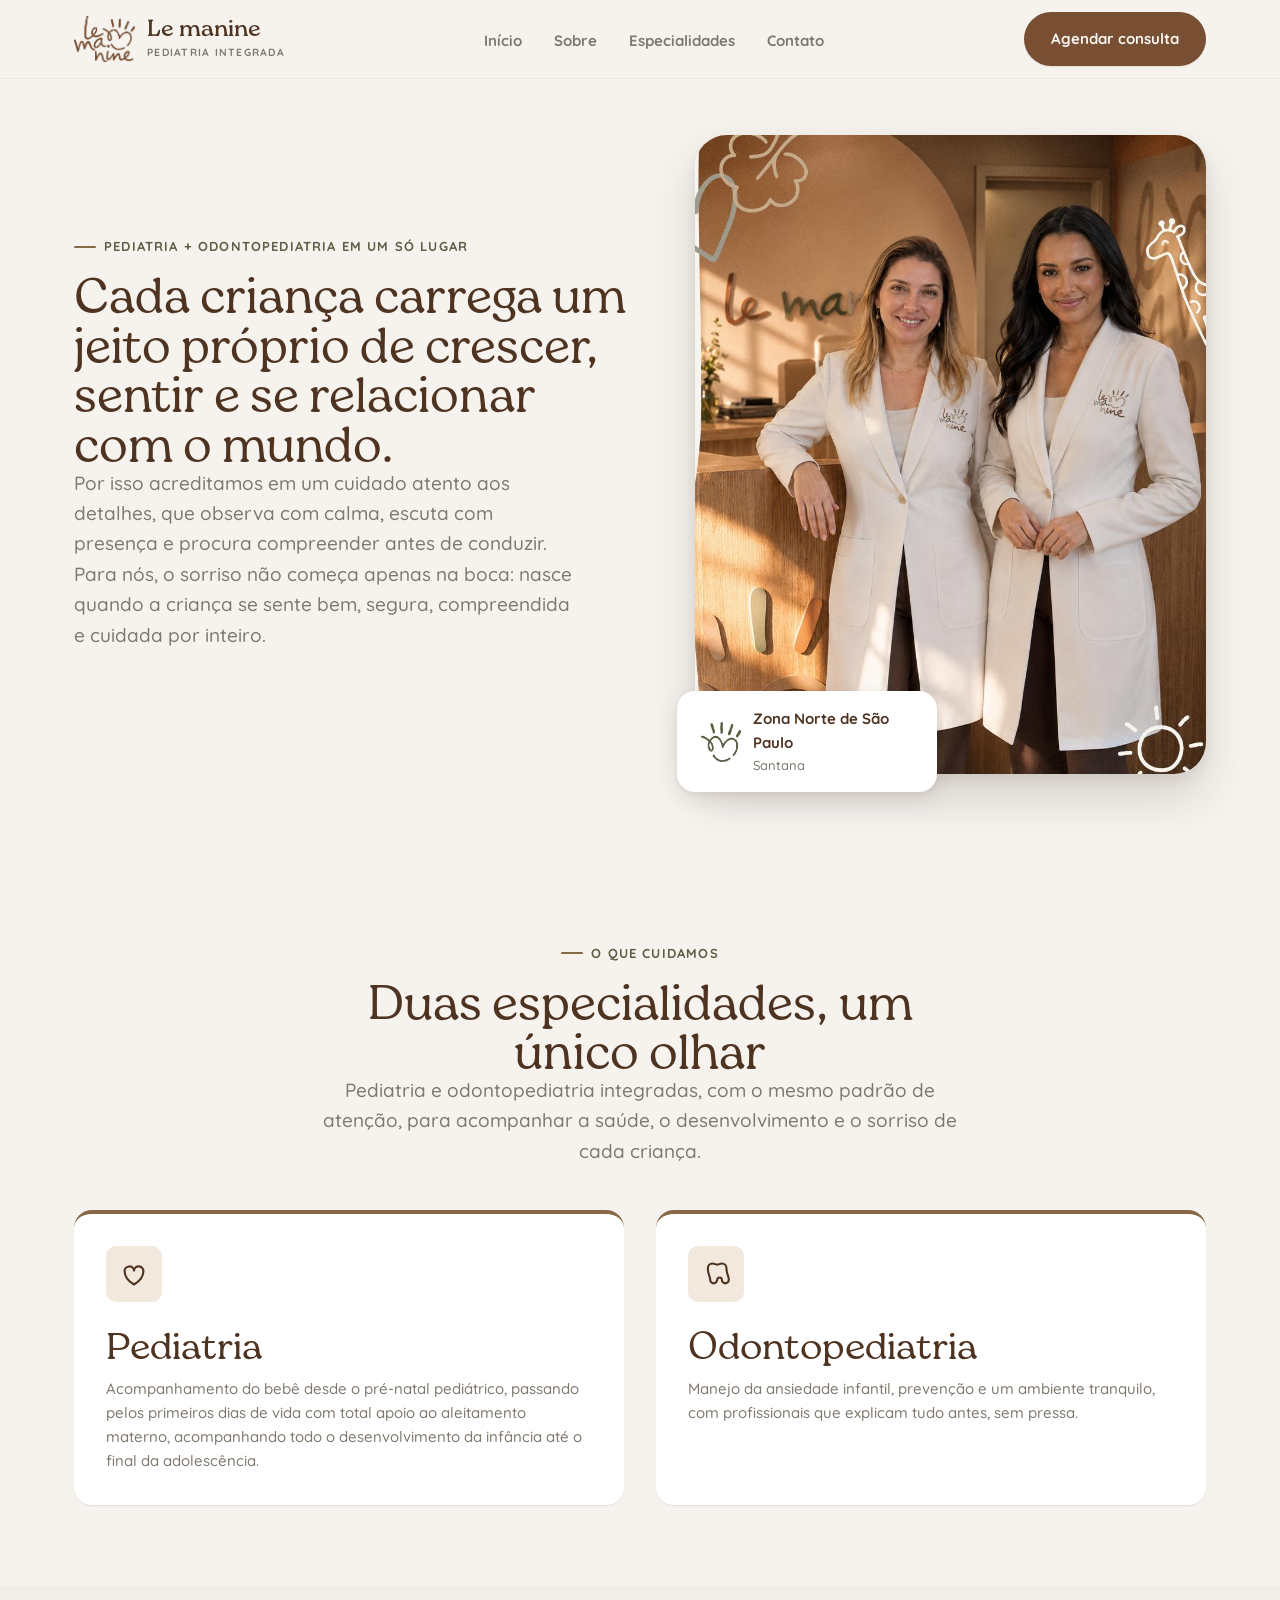
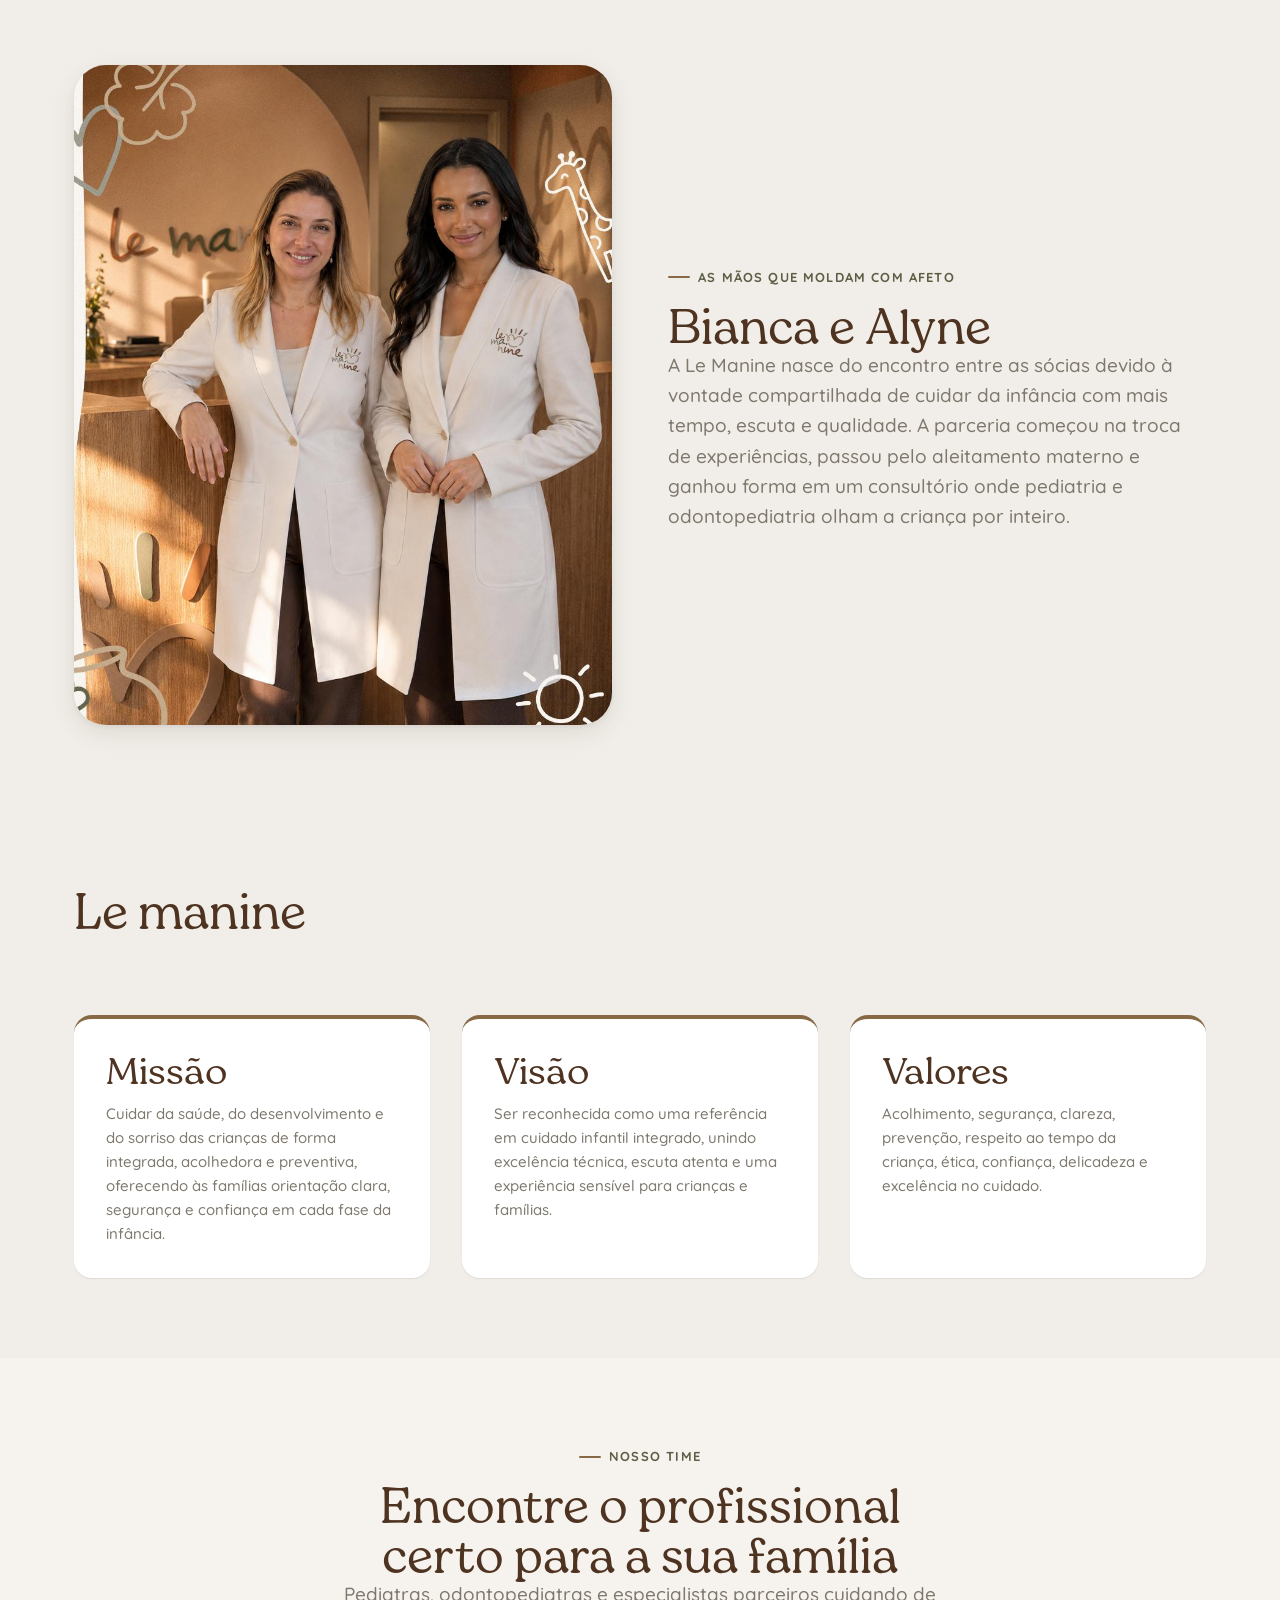
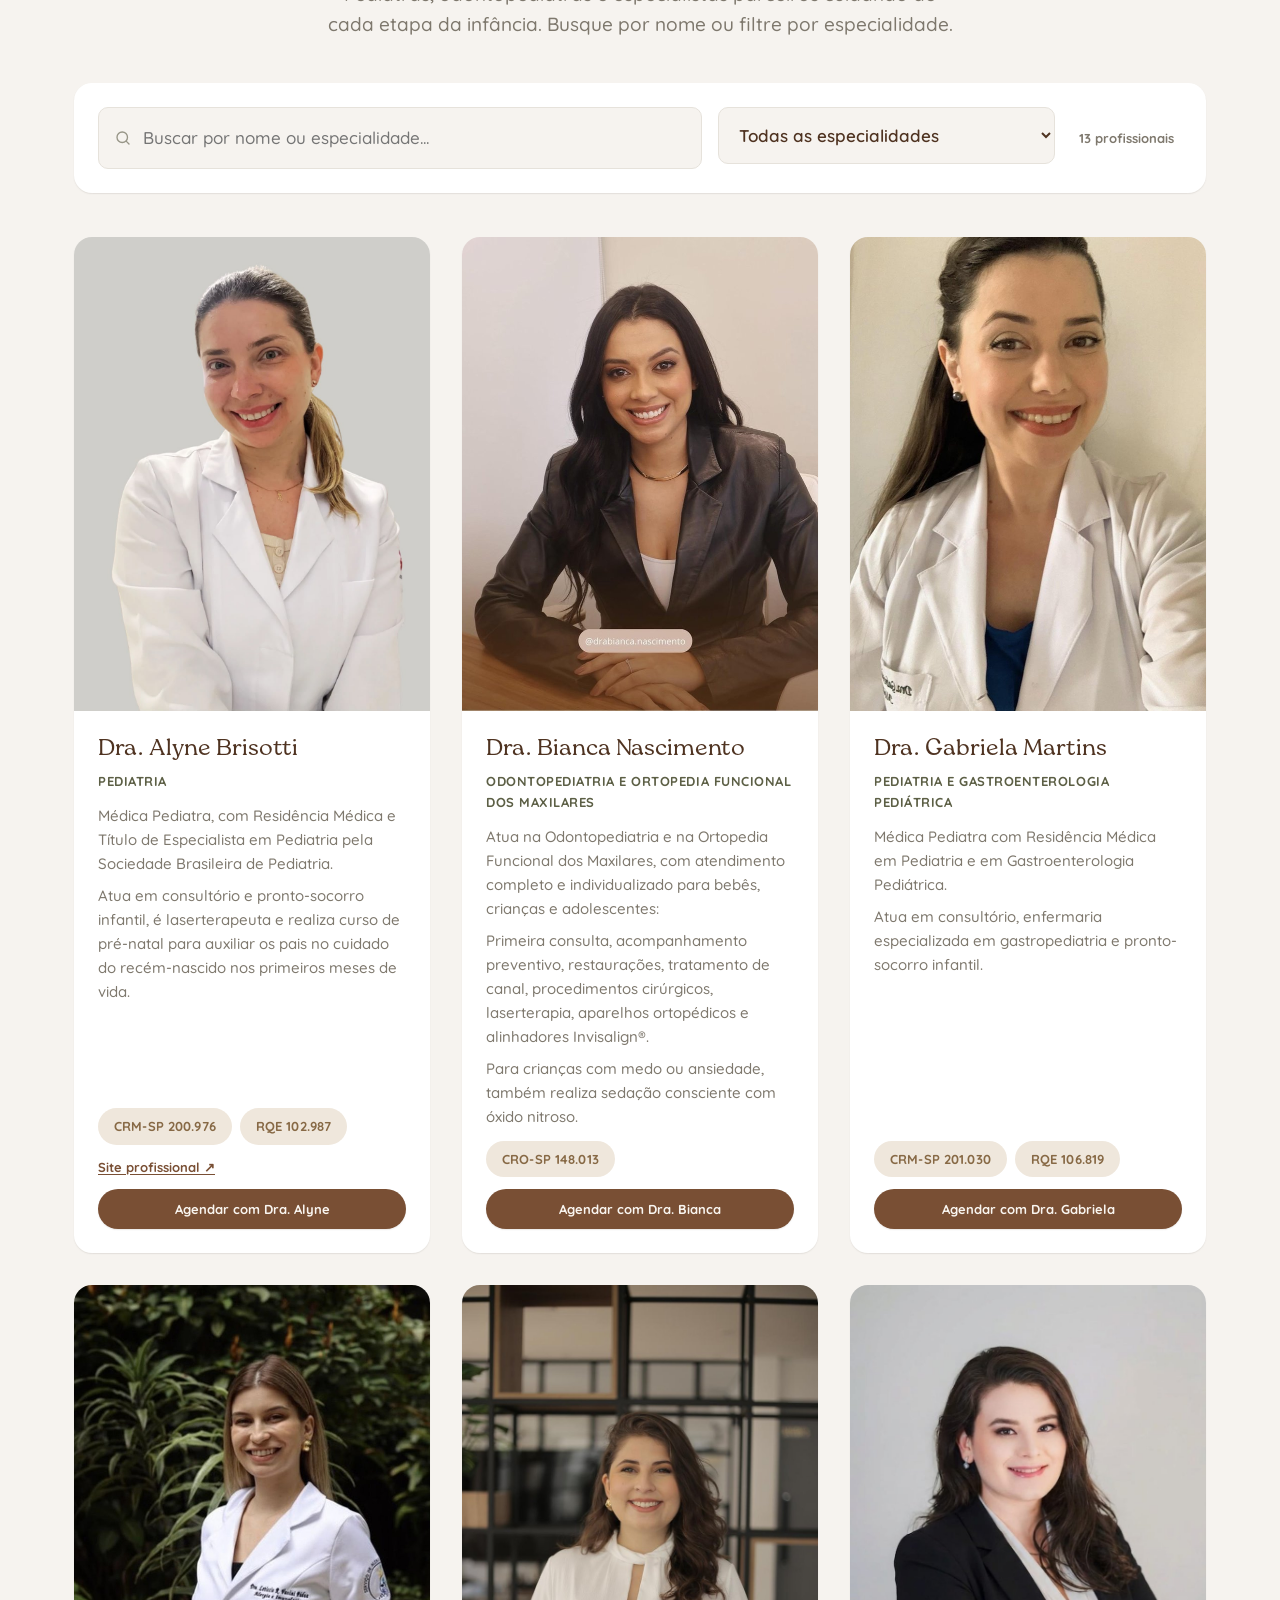
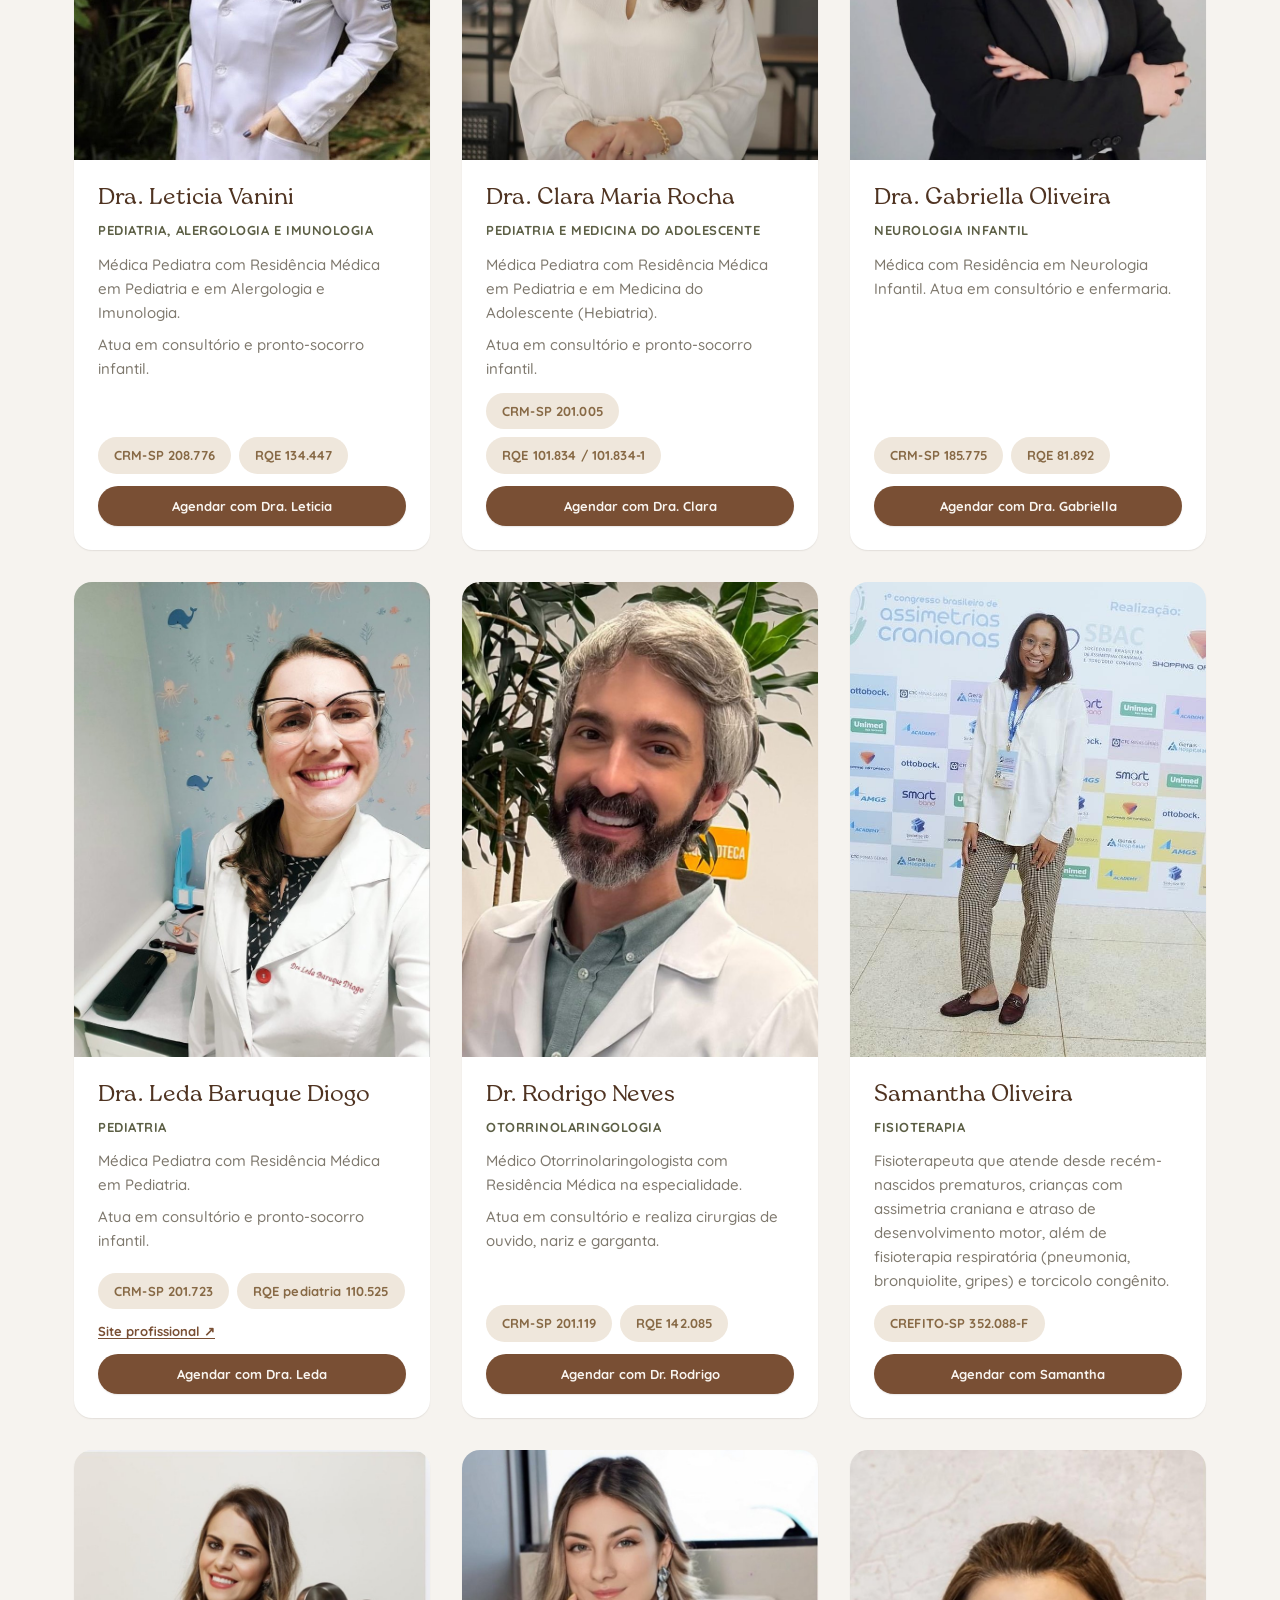
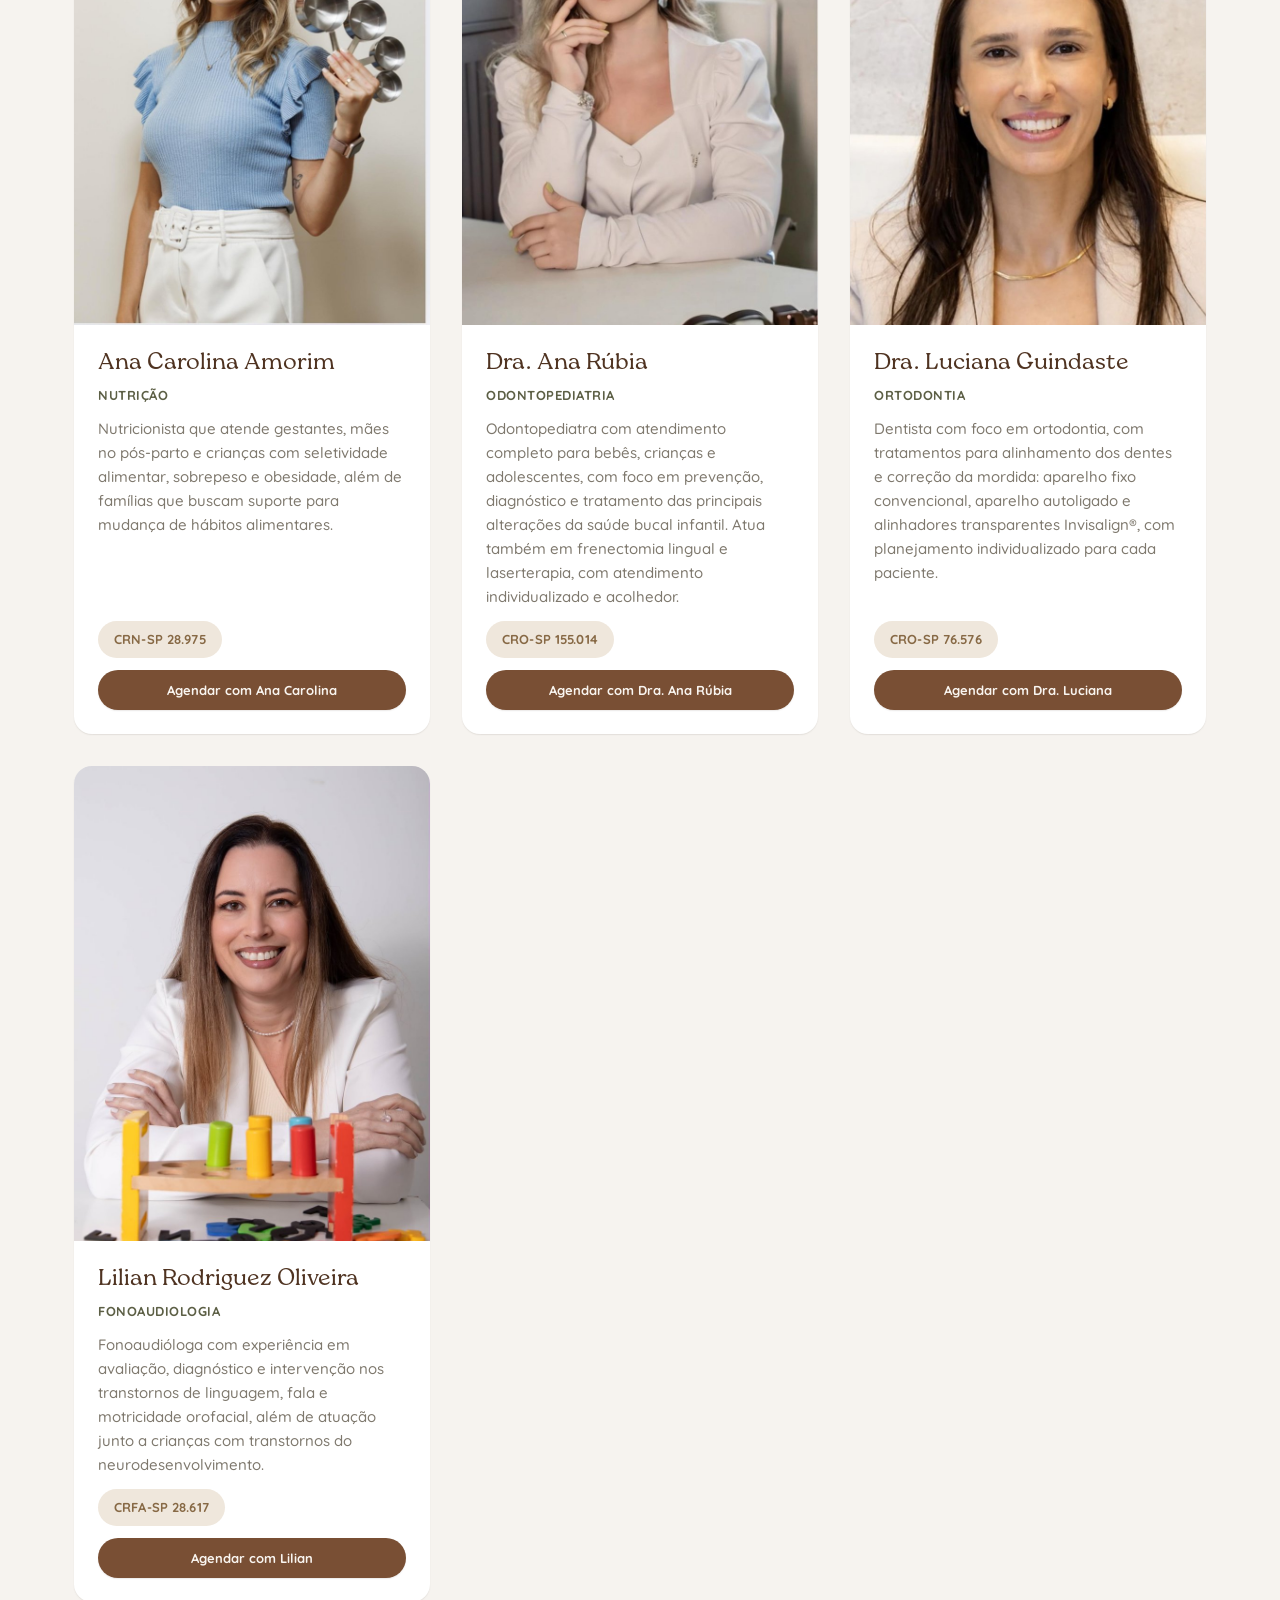
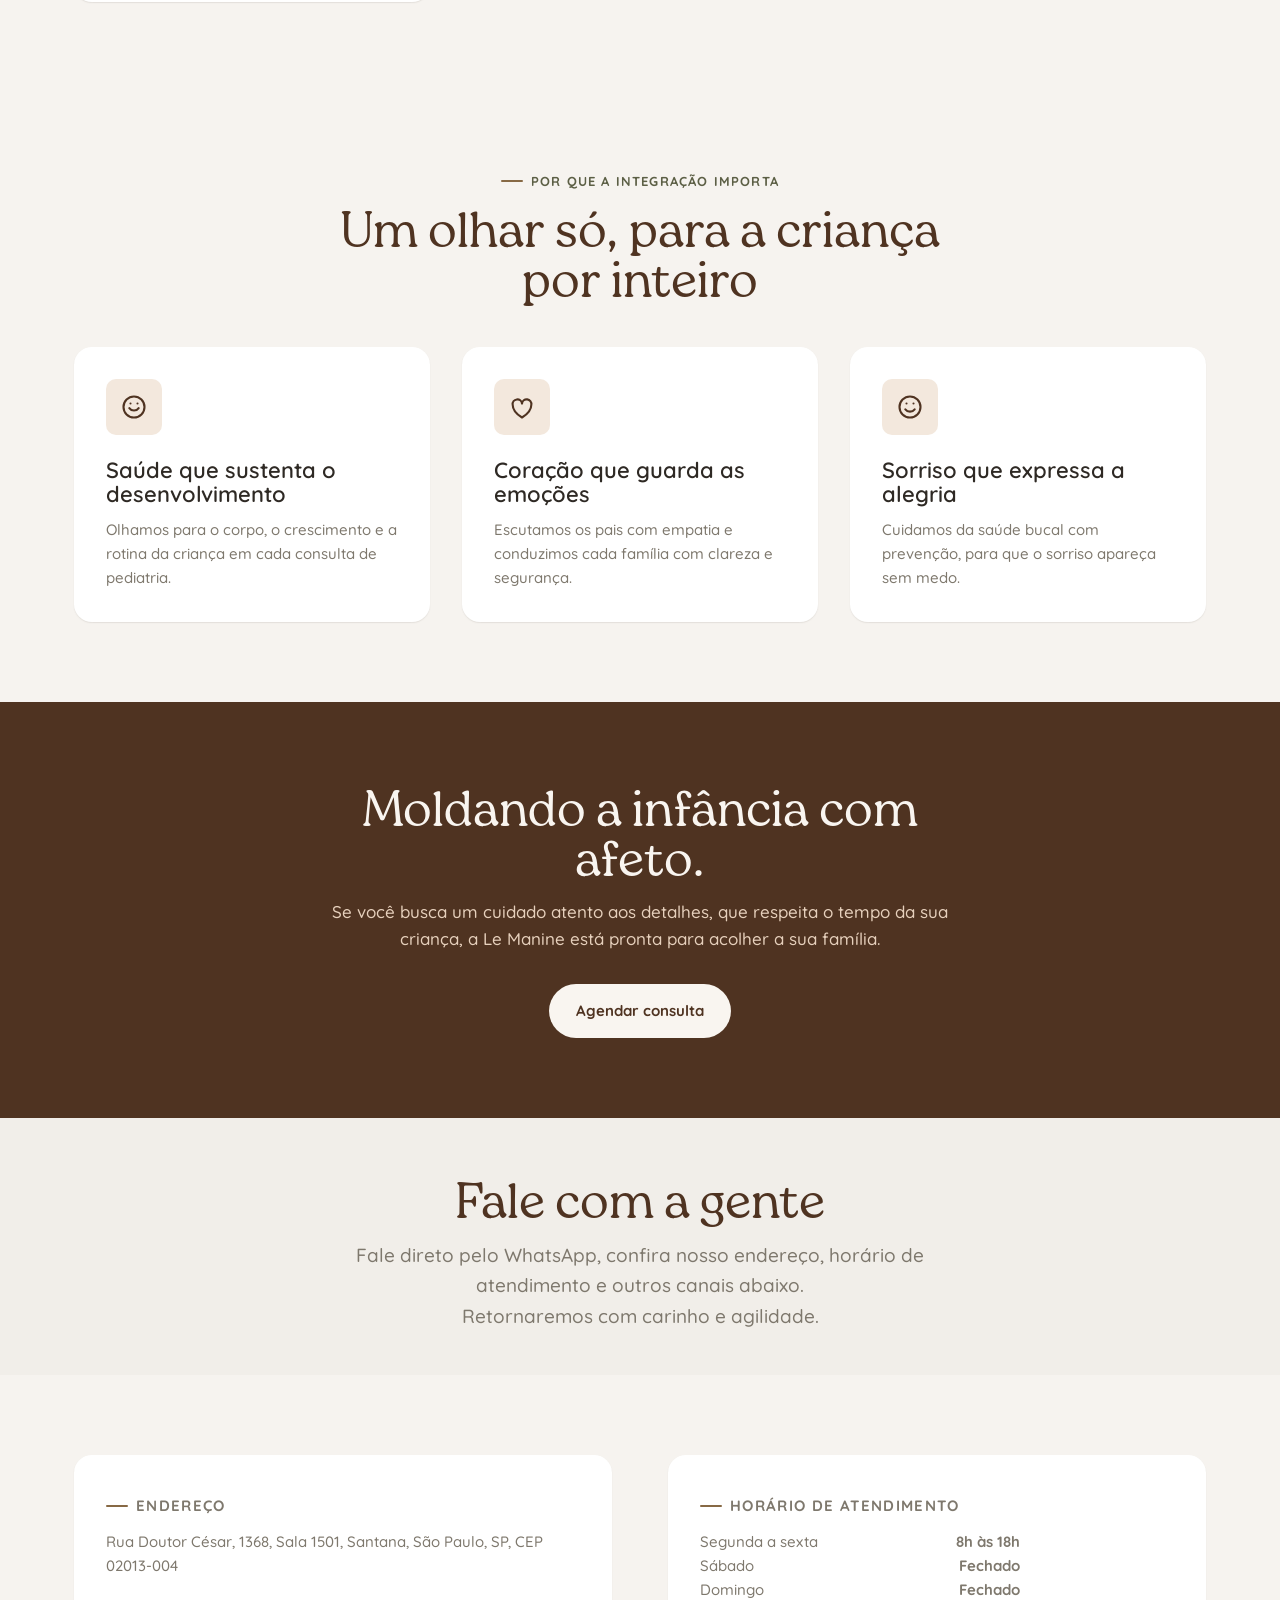
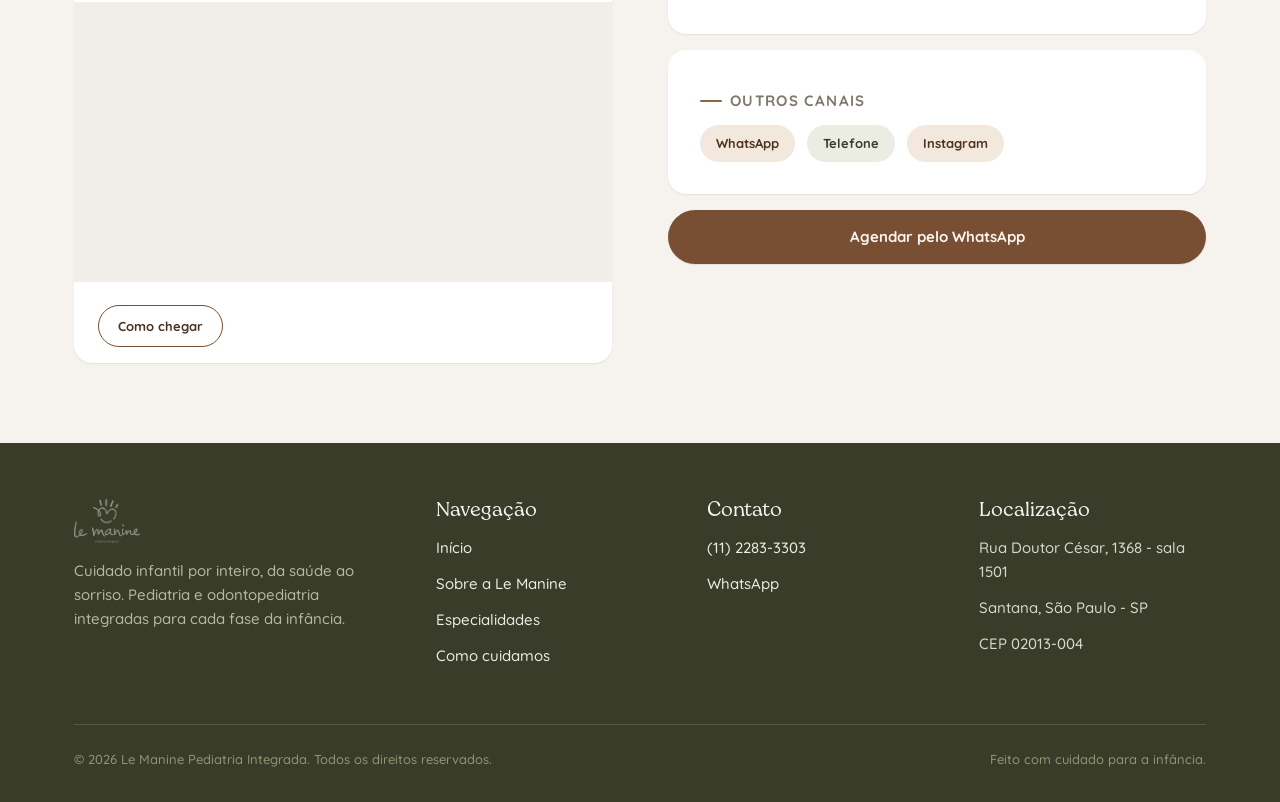
==== commit b4065822: "Ajusta capitalização no texto da Dra. Bianca na landing page" ====
--- a/landing/index.html
+++ b/landing/index.html
@@ -216,8 +216,8 @@
           <div class="pro-body">
             <h3 class="pro-name">Dra. Bianca Nascimento</h3>
             <p class="pro-specialty">Odontopediatria e Ortopedia Funcional dos Maxilares</p>
-            <p class="pro-bio">Atua na odontopediatria e na ortopedia funcional dos maxilares, com atendimento completo e individualizado para bebês, crianças e adolescentes:</p>
-            <p class="pro-bio">primeira consulta, acompanhamento preventivo, restaurações, tratamento de canal, procedimentos cirúrgicos, laserterapia, aparelhos ortopédicos e alinhadores Invisalign®.</p>
+            <p class="pro-bio">Atua na Odontopediatria e na Ortopedia Funcional dos Maxilares, com atendimento completo e individualizado para bebês, crianças e adolescentes:</p>
+            <p class="pro-bio">Primeira consulta, acompanhamento preventivo, restaurações, tratamento de canal, procedimentos cirúrgicos, laserterapia, aparelhos ortopédicos e alinhadores Invisalign®.</p>
             <p class="pro-bio">Para crianças com medo ou ansiedade, também realiza sedação consciente com óxido nitroso.</p>
             <div class="pro-registro">
               <span class="chip chip-registro">CRO-SP 148.013</span>
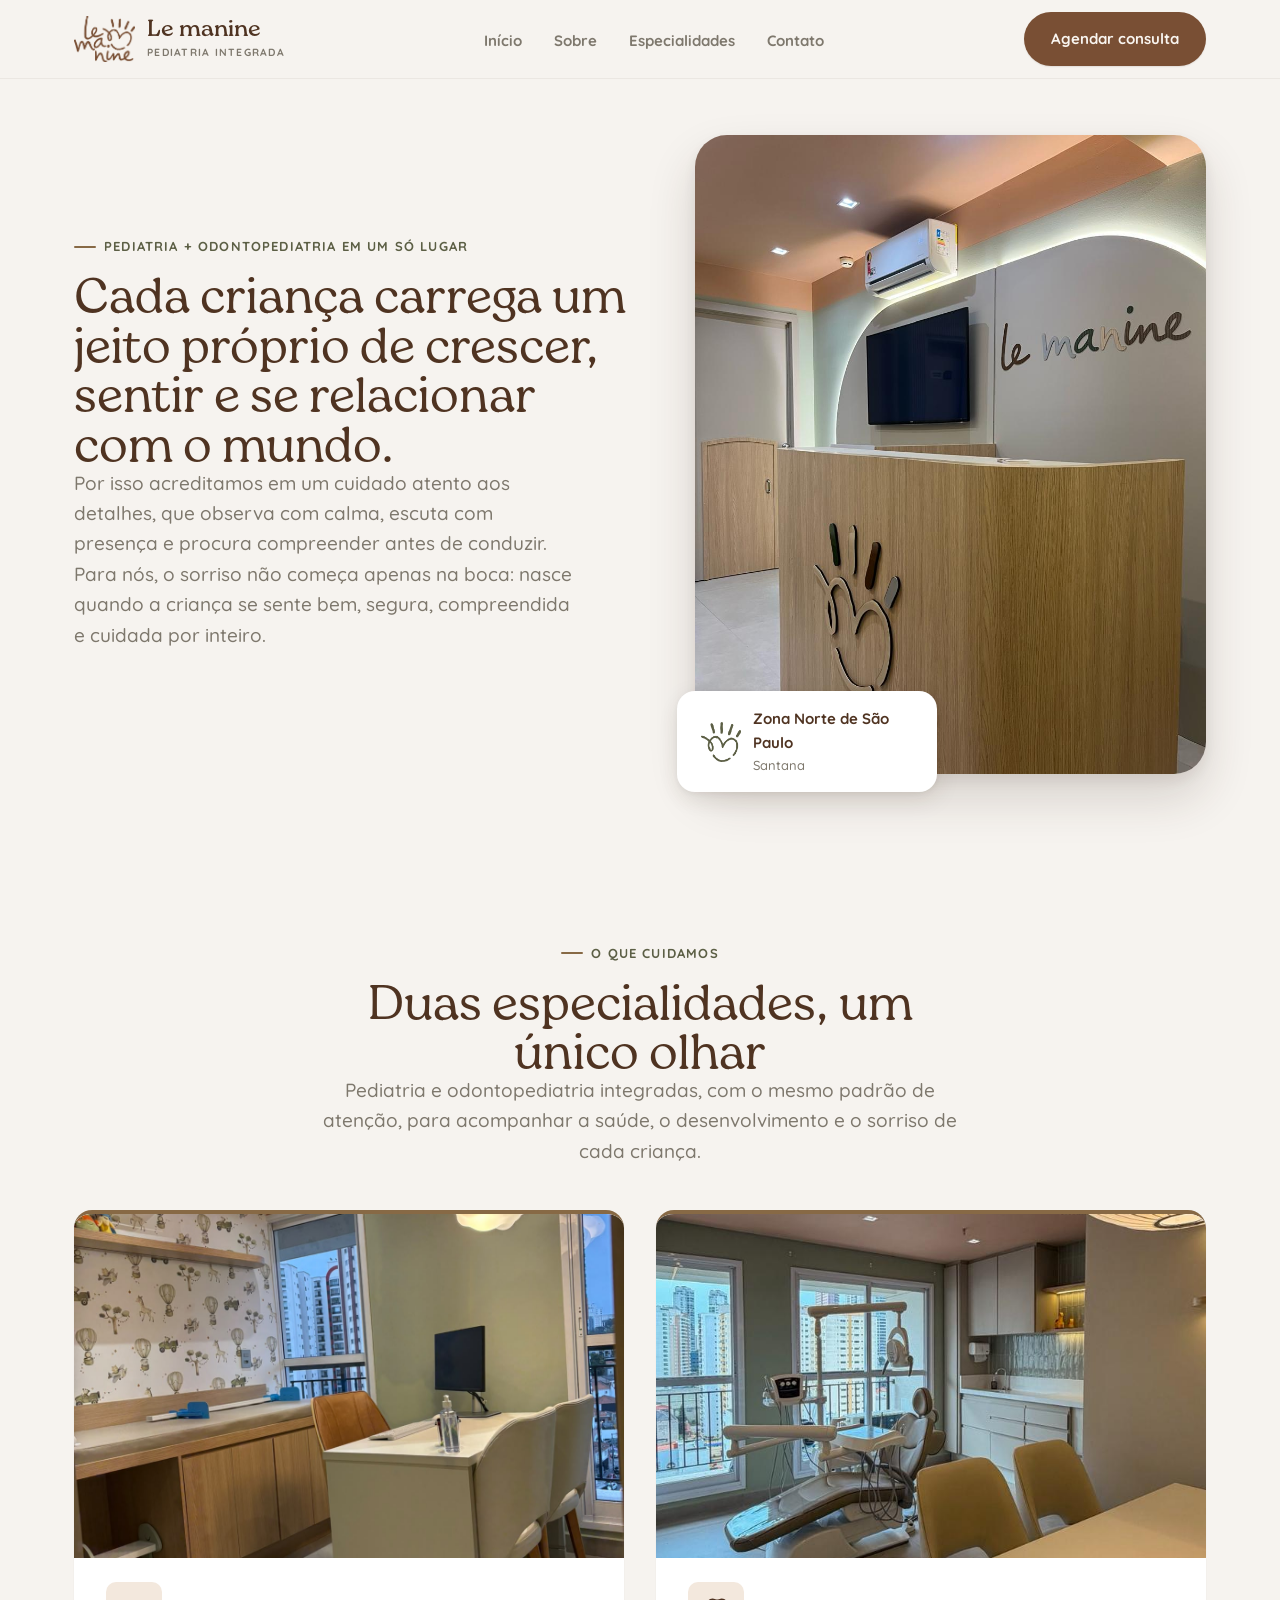
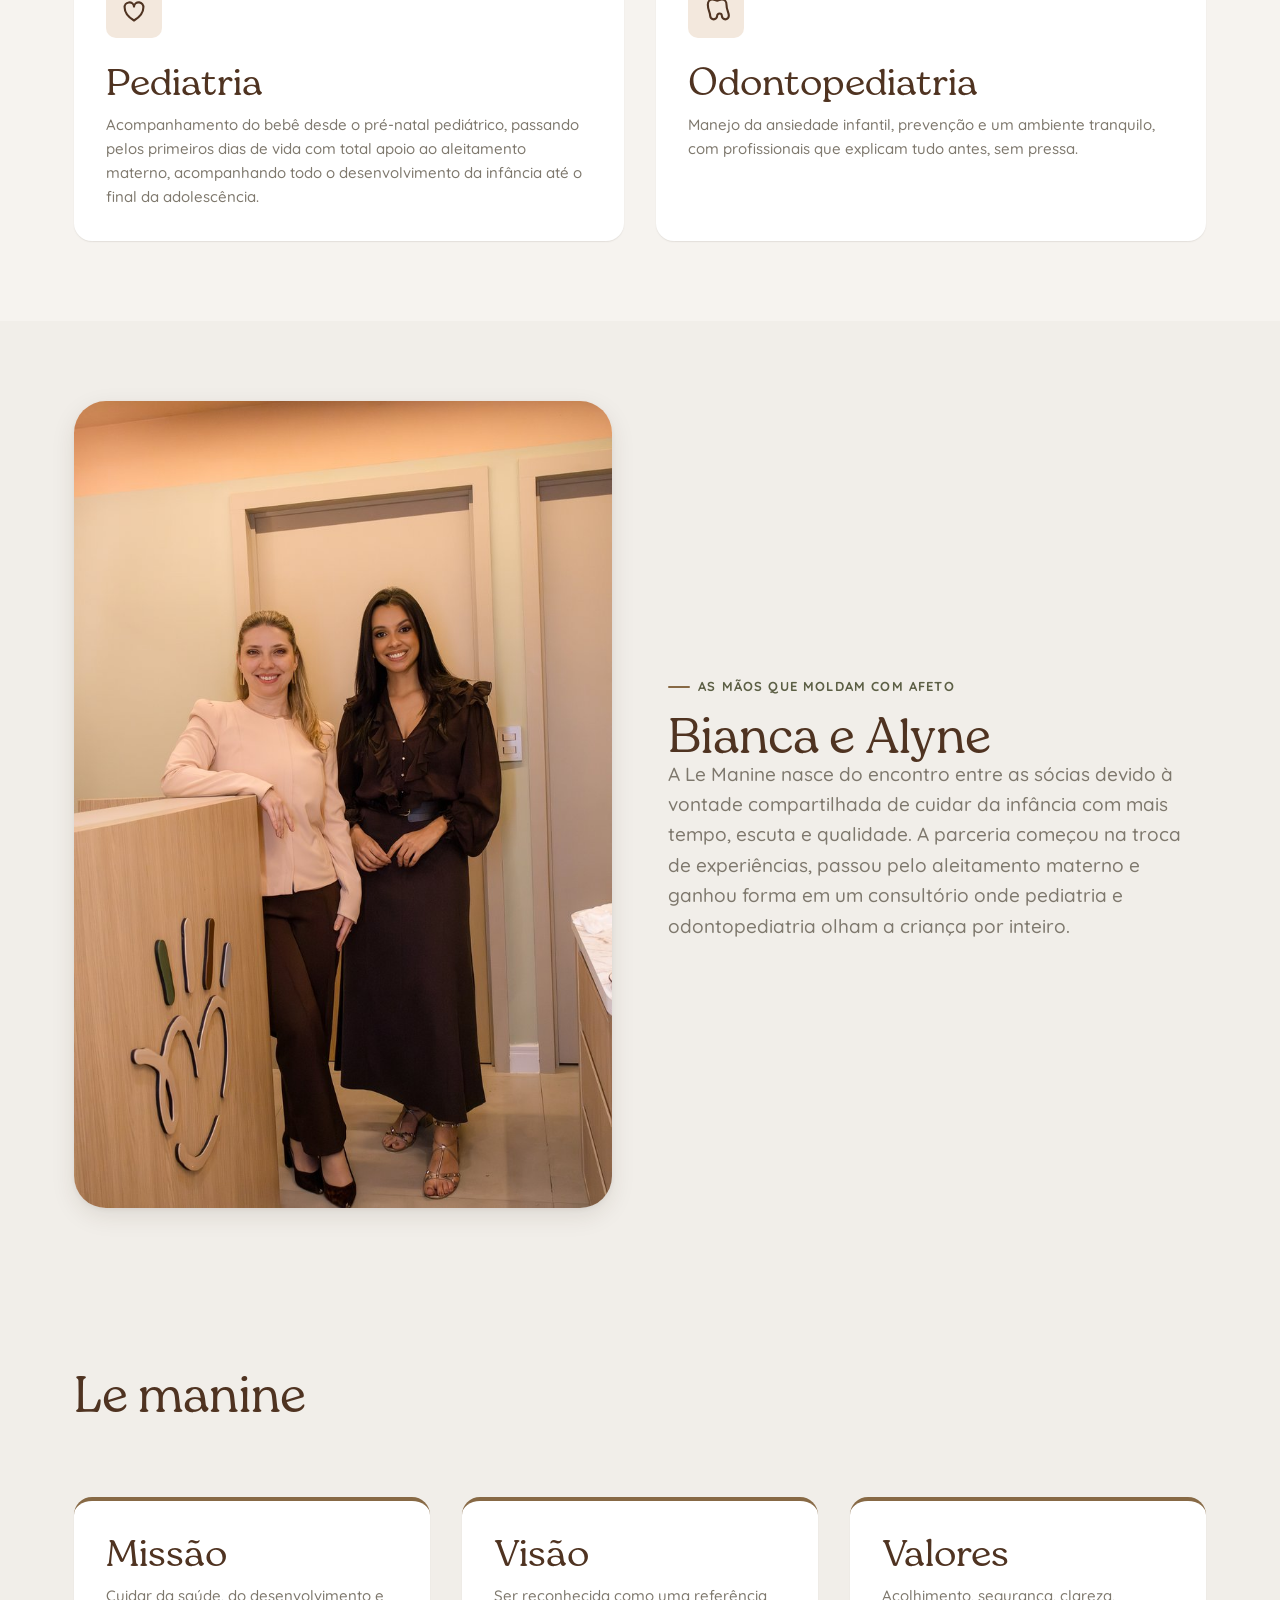
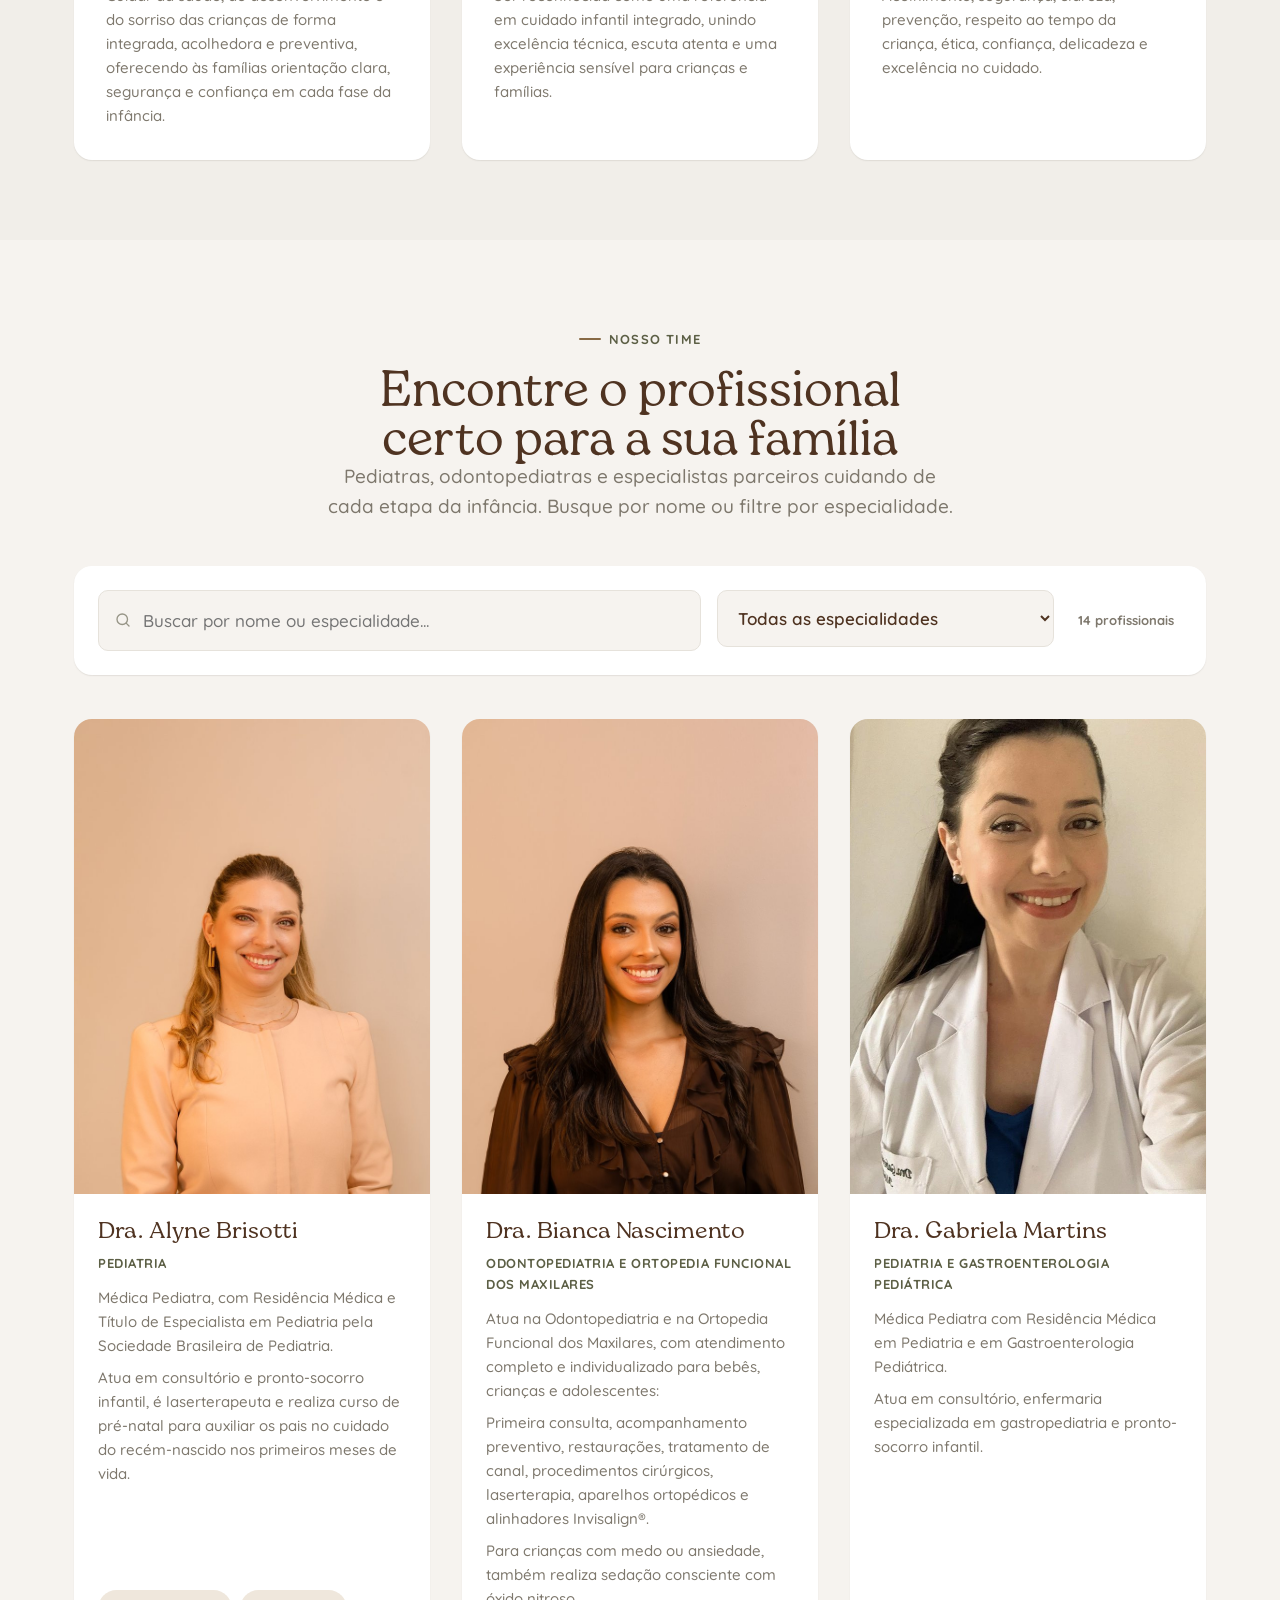
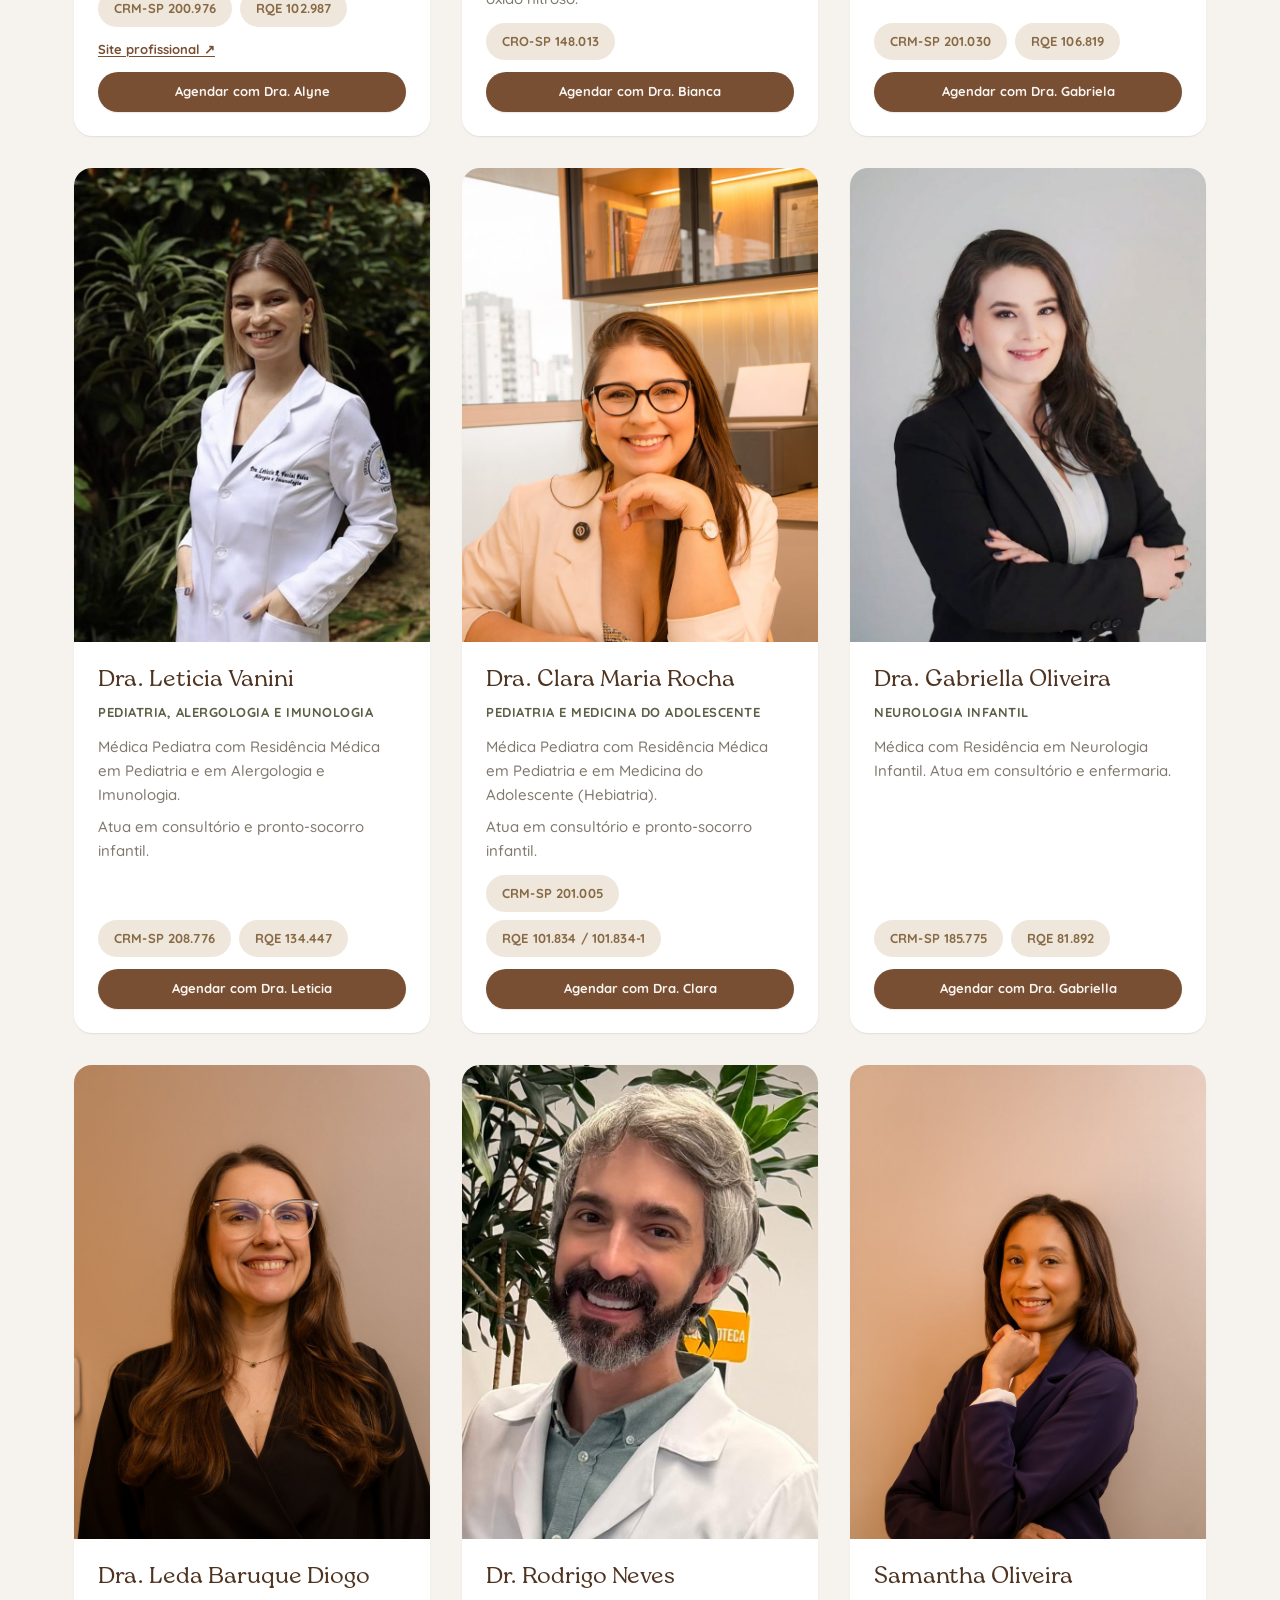
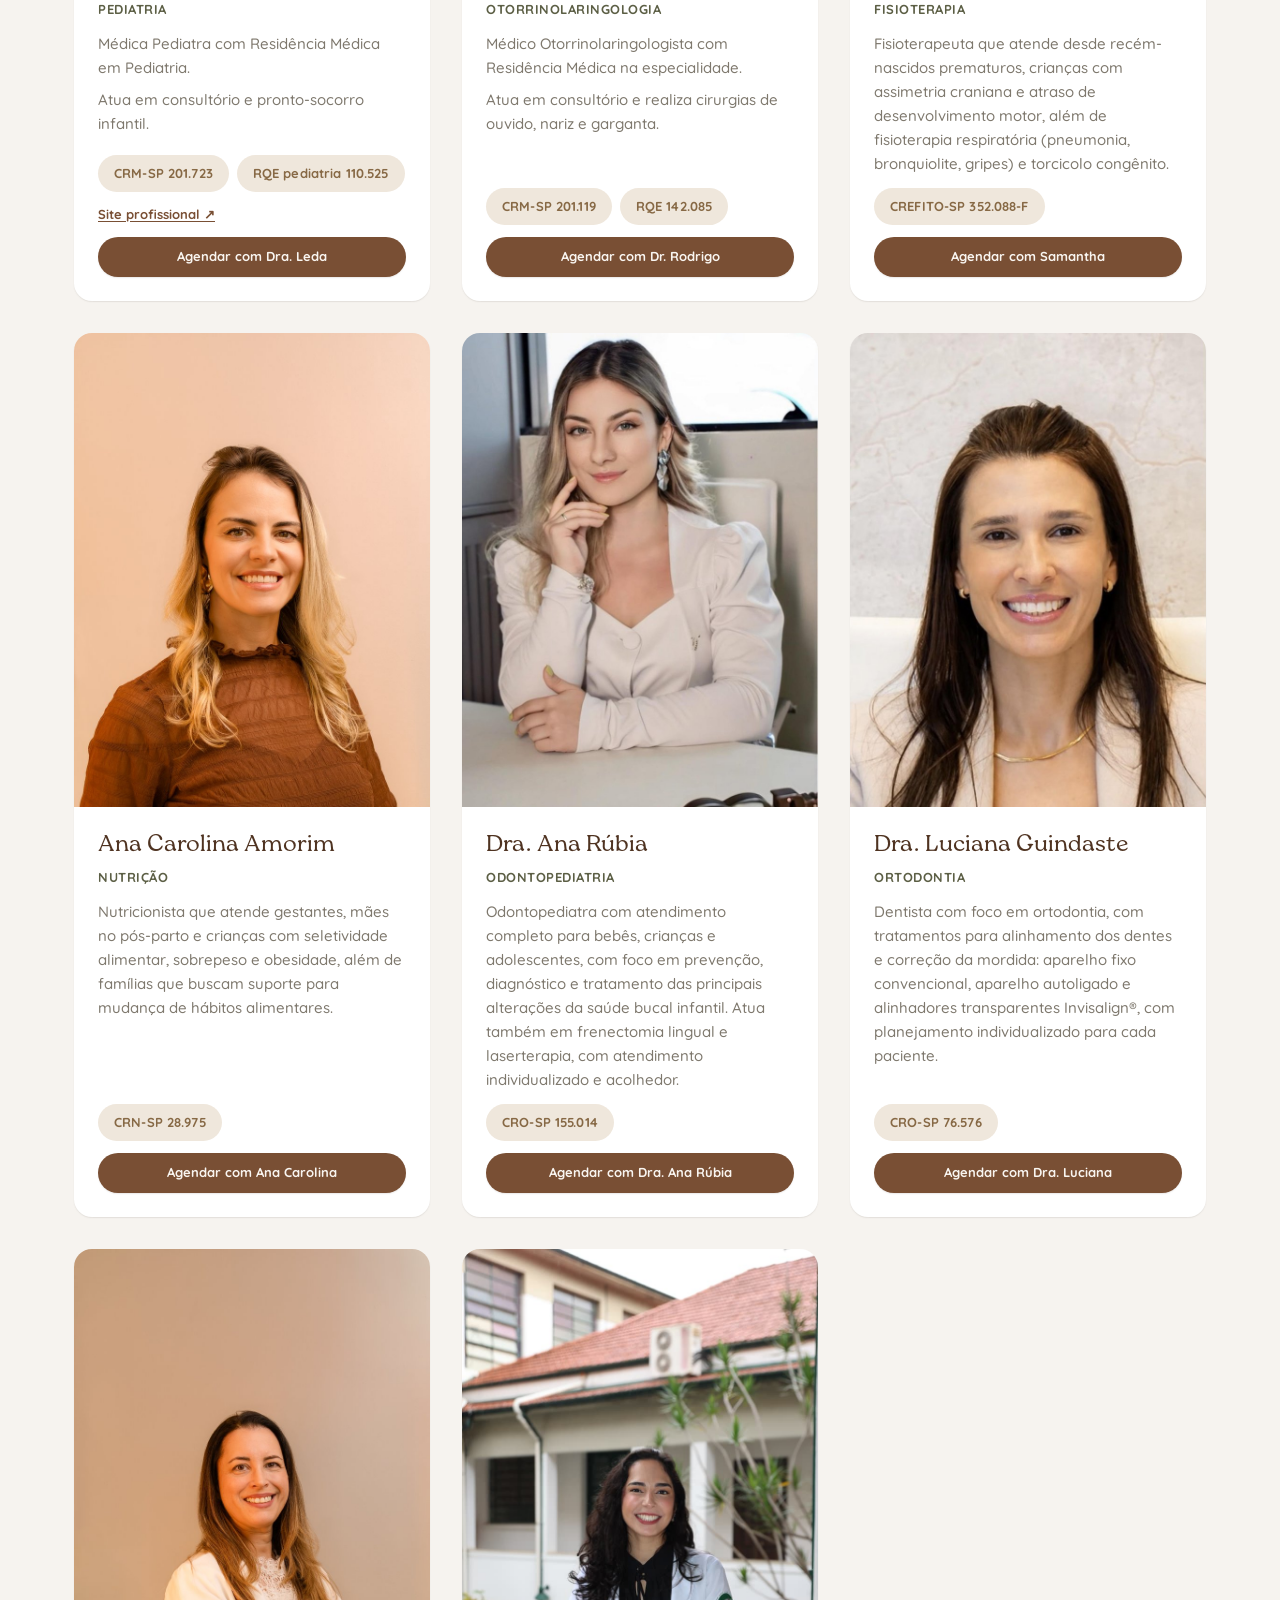
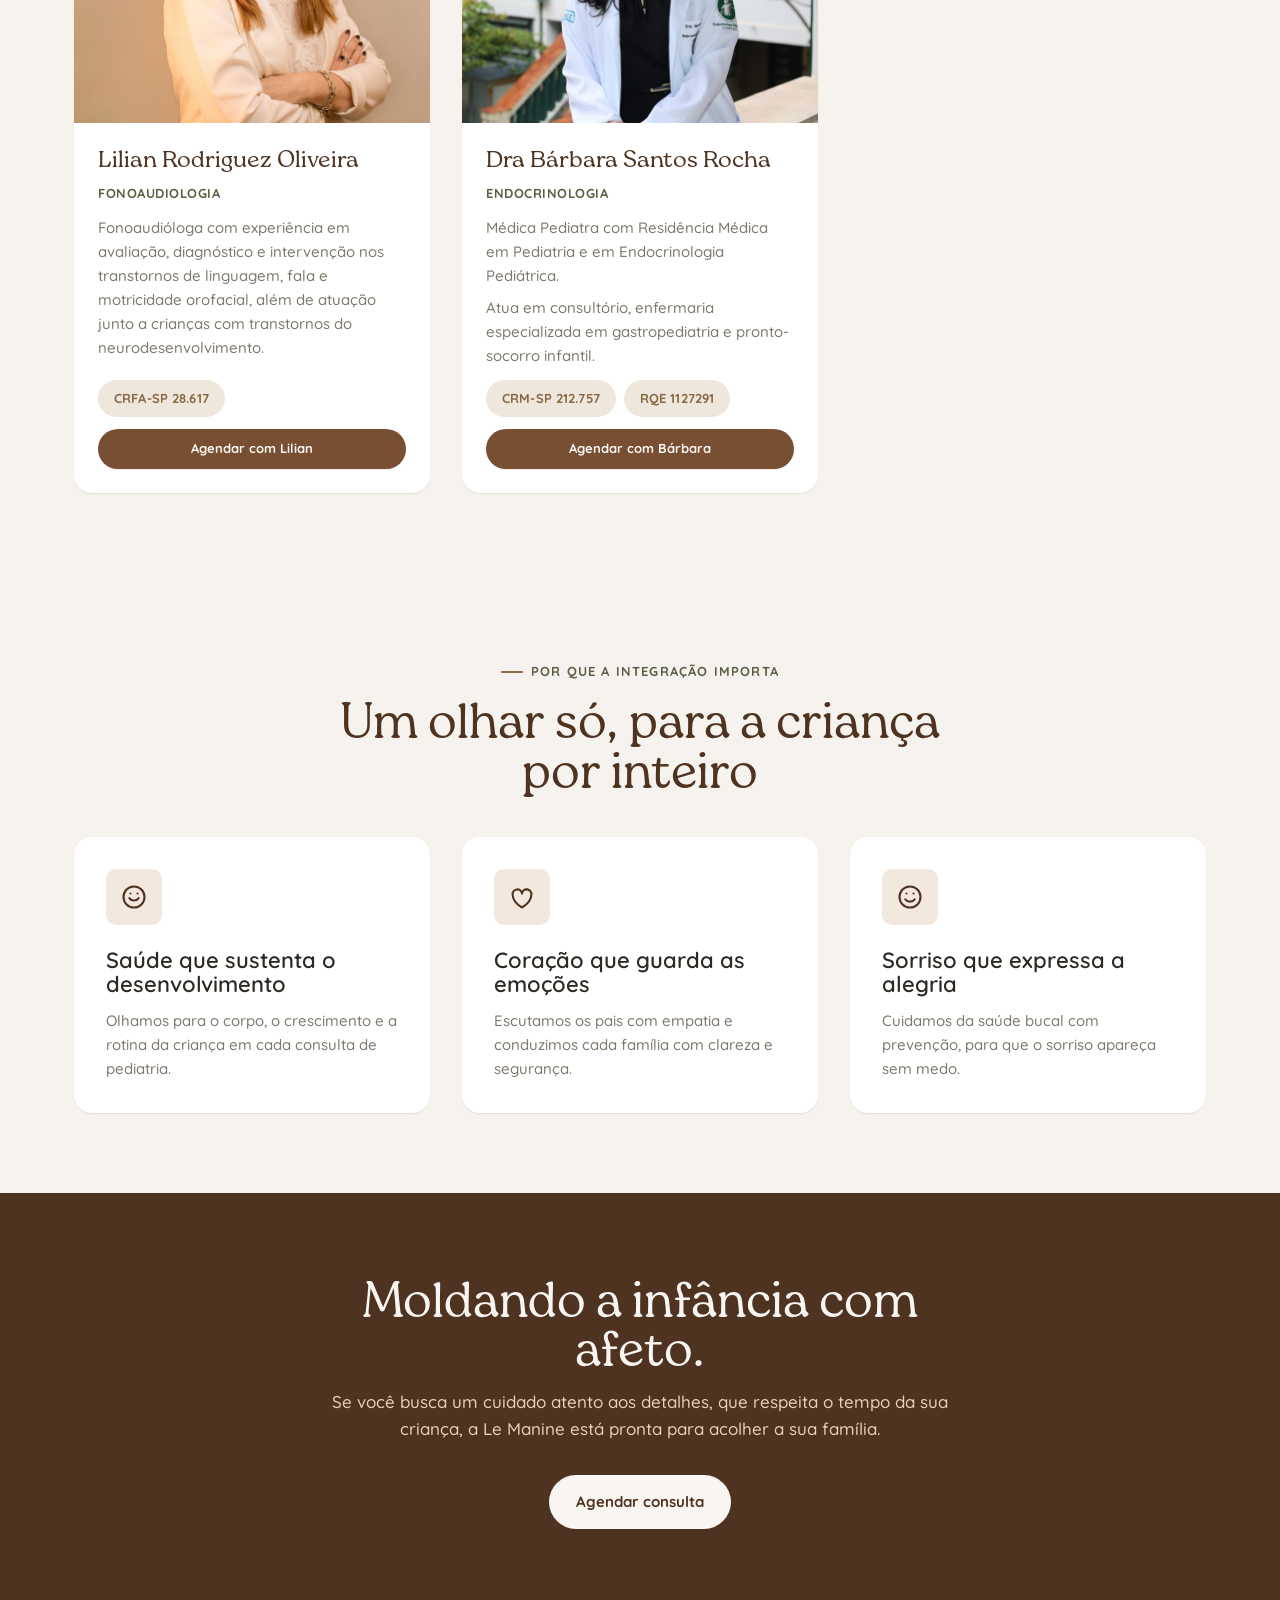
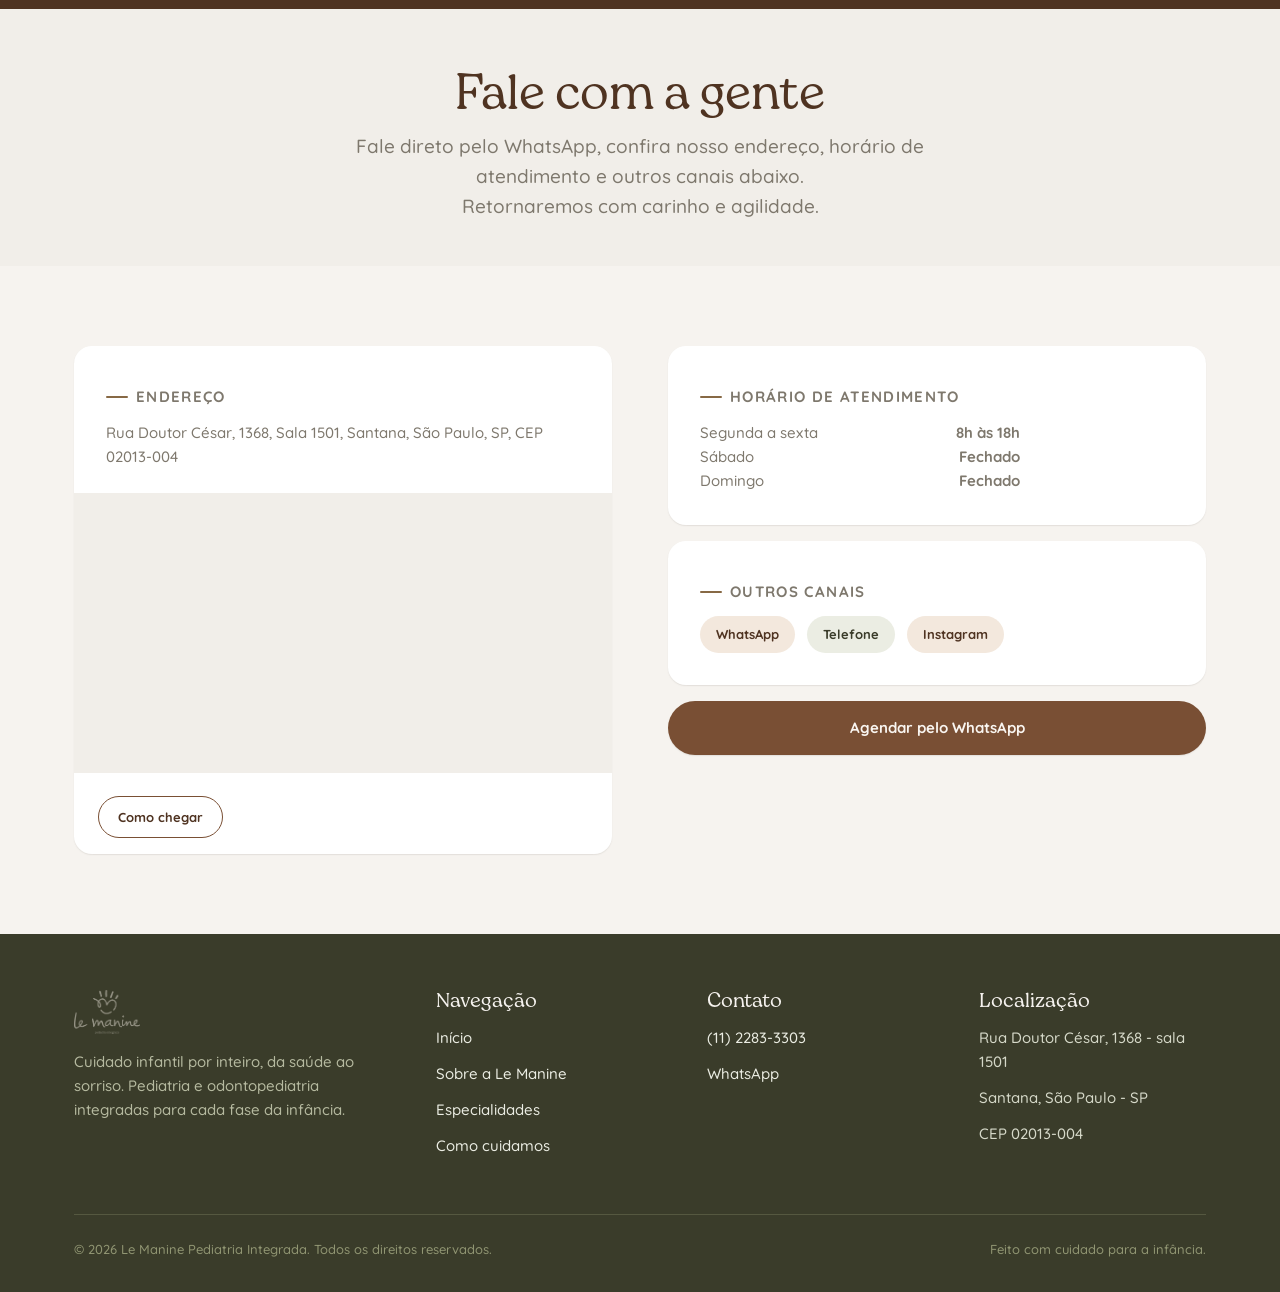
==== commit 60ea4c37: "Adiciona fotos das salas na landing e nova especialista, com validação - landing/index.html: cards d" ====
--- a/landing/index.html
+++ b/landing/index.html
@@ -49,7 +49,7 @@
       </div>
       <div class="hero-media reveal">
         <div class="frame">
-          <img src="../assets/img/team-bianca-alyne.jpg" alt="Bianca e Alyne, fundadoras da Le Manine, na recepção da clínica">
+          <img src="../assets/img/le-manine-recepcao.jpeg" alt="Recepção da clínica Le Manine">
         </div>
         <div class="hero-badge">
           <img src="../assets/img/logo-mark-green.png" alt="">
@@ -68,14 +68,21 @@
         <p class="lead" style="margin-inline:auto;">Pediatria e odontopediatria integradas, com o mesmo padrão de atenção, para acompanhar a saúde, o desenvolvimento e o sorriso de cada criança.</p>
       </div>
       <div class="grid grid-2">
-        <div class="card card-accent reveal">
+        <div class="card card-accent card-with-photo reveal">
+          <div class="card-photo is-carousel" data-carousel>
+            <img src="../assets/img/sala-pediatria-01.jpeg" alt="Sala de atendimento de pediatria da Le Manine" class="is-active">
+            <img src="../assets/img/sala-pediatria-02.jpeg" alt="Sala de atendimento de pediatria da Le Manine">
+          </div>
           <div class="icon-wrap">
             <svg viewBox="0 0 24 24" fill="none" stroke-width="1.8" stroke-linecap="round" stroke-linejoin="round"><path d="M12 21c-4-2.5-8-6-8-11a4 4 0 0 1 8-1 4 4 0 0 1 8 1c0 5-4 8.5-8 11Z"/></svg>
           </div>
           <h3>Pediatria</h3>
           <p>Acompanhamento do bebê desde o pré-natal pediátrico, passando pelos primeiros dias de vida com total apoio ao aleitamento materno, acompanhando todo o desenvolvimento da infância até o final da adolescência.</p>
         </div>
-        <div class="card card-accent reveal">
+        <div class="card card-accent card-with-photo reveal">
+          <div class="card-photo">
+            <img src="../assets/img/sala-odonpediatria.jpeg" alt="Sala de atendimento de odontopediatria da Le Manine">
+          </div>
           <div class="icon-wrap">
             <svg viewBox="0 0 24 24" fill="none" stroke-width="1.8" stroke-linecap="round" stroke-linejoin="round"><path d="M9 3c-2.5 0-4 2-4 4.5C5 12 7 14 7 17a3 3 0 0 0 6 0c0-1.2.8-2 2-2s2 .8 2 2a3 3 0 0 0 6 0c0-3-2-5-2-9.5C21 5 19.5 3 17 3c-1.7 0-2.6 1-4 1s-2.3-1-4-1Z"/></svg>
           </div>
@@ -190,9 +197,10 @@
             <option value="fisioterapia">Fisioterapia</option>
             <option value="nutricao">Nutrição</option>
             <option value="fonoaudiologia">Fonoaudiologia</option>
+            <option value="endocrinologia">Endocrinologia</option>
           </select>
         </div>
-        <span class="pro-search-count" id="pro-count">13 profissionais</span>
+        <span class="pro-search-count" id="pro-count">14 profissionais</span>
       </div>
 
       <div class="pro-grid">
@@ -367,6 +375,20 @@
               <span class="chip chip-registro">CRFA-SP 28.617</span>
             </div>
             <a href="https://wa.me/551122833303?text=Ol%C3%A1!%20Gostaria%20de%20agendar%20uma%20consulta%20com%20Lilian%20Rodriguez%20Oliveira%20na%20Le%20Manine." class="btn btn-primary btn-sm btn-block" target="_blank" rel="noopener">Agendar com Lilian</a>
+          </div>
+        </article>
+        <article class="pro-card reveal" data-area="endocrinologia" data-search="barbara bárbara santos rocha endocrino endocrinologia pediatrica">
+          <div class="pro-photo"><img src="../assets/img/equipe/dra-barbara-rocha.jpeg" alt="Dra Barbara Santos Rocha" loading="lazy"></div>
+          <div class="pro-body">
+            <h3 class="pro-name">Dra Bárbara Santos Rocha</h3>
+            <p class="pro-specialty">Endocrinologia</p>
+            <p class="pro-bio">Médica Pediatra com Residência Médica em Pediatria e em Endocrinologia Pediátrica.</p>
+            <p class="pro-bio">Atua em consultório, enfermaria especializada em gastropediatria e pronto-socorro infantil.</p>
+            <div class="pro-registro">
+              <span class="chip chip-registro">CRM-SP 212.757</span>
+              <span class="chip chip-registro">RQE 1127291</span>
+            </div>
+            <a href="https://wa.me/551122833303?text=Ol%C3%A1!%20Gostaria%20de%20agendar%20uma%20consulta%20com%20Dra%20Barbara%20Rocha%20na%20Le%20Manine." class="btn btn-primary btn-sm btn-block" target="_blank" rel="noopener">Agendar com Bárbara</a>
           </div>
         </article>
       </div>
--- a/assets/css/style.css
+++ b/assets/css/style.css
@@ -364,6 +364,27 @@
   transition: transform .2s ease, box-shadow .2s ease;
 }
 .card:hover{ transform: translateY(-4px); box-shadow: var(--shadow-md); }
+
+.card-with-photo{ padding-top: 0; overflow: hidden; }
+.card-photo{
+  margin: 0 calc(var(--sp-6) * -1) var(--sp-5);
+  aspect-ratio: 16 / 10;
+  position: relative;
+  background: var(--color-bg-alt);
+}
+.card-photo img{
+  position: absolute;
+  inset: 0;
+  width: 100%;
+  height: 100%;
+  object-fit: cover;
+}
+.card-photo.is-carousel img{
+  opacity: 0;
+  transition: opacity 1.2s ease;
+}
+.card-photo.is-carousel img.is-active{ opacity: 1; }
+
 .card .icon-wrap{
   width: 56px; height: 56px;
   border-radius: var(--radius-sm);
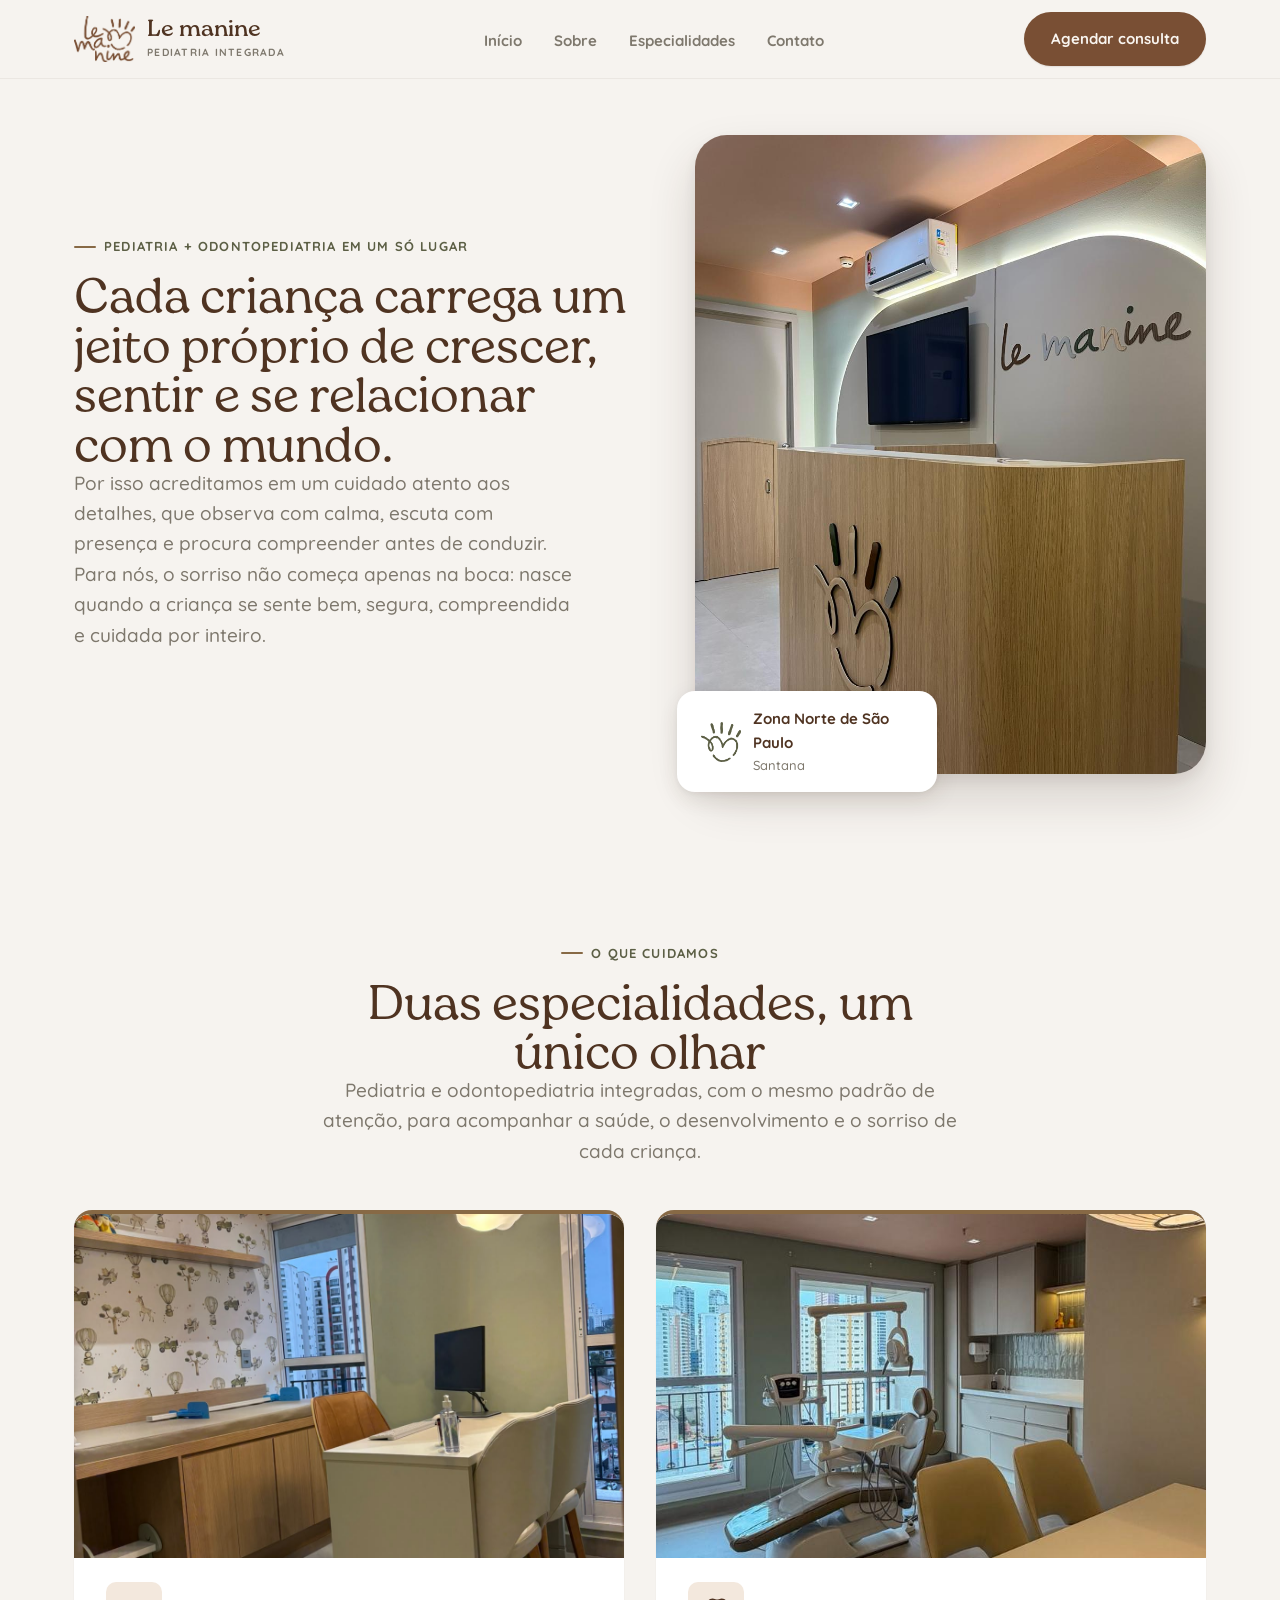
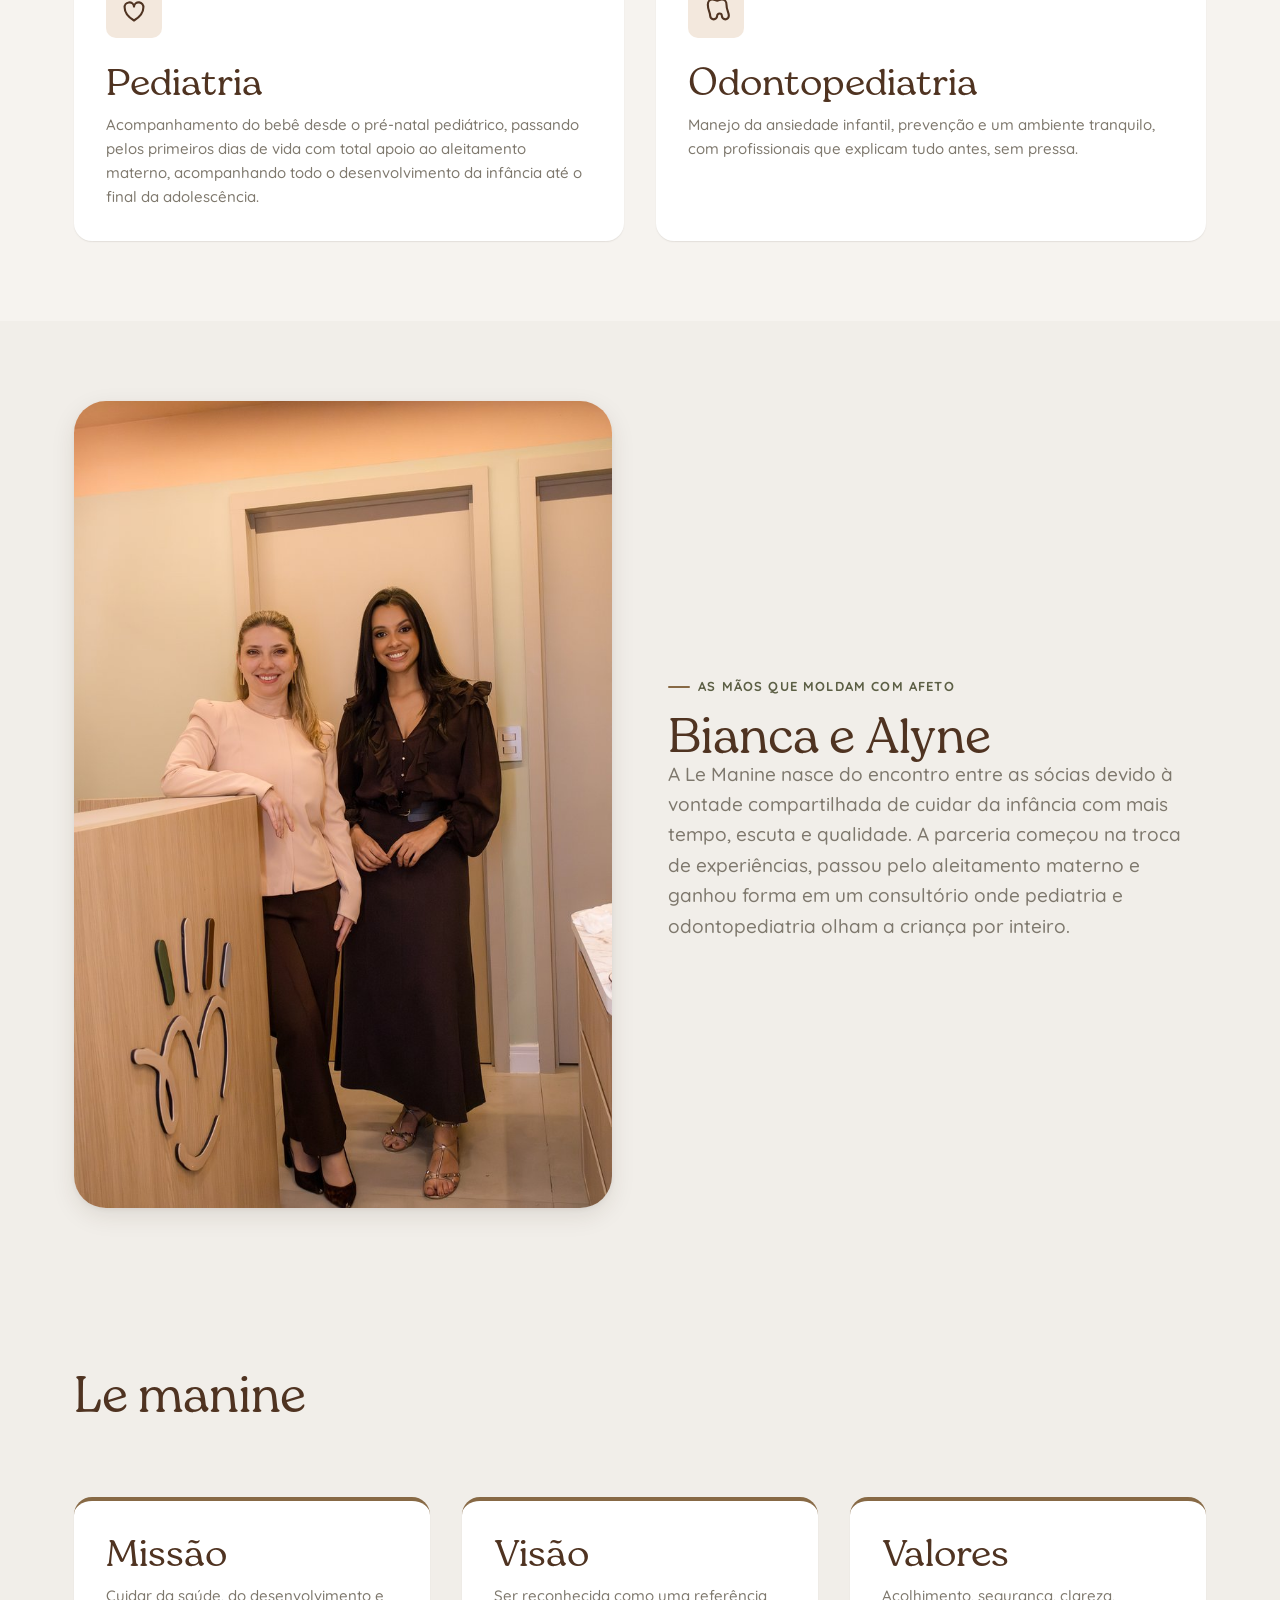
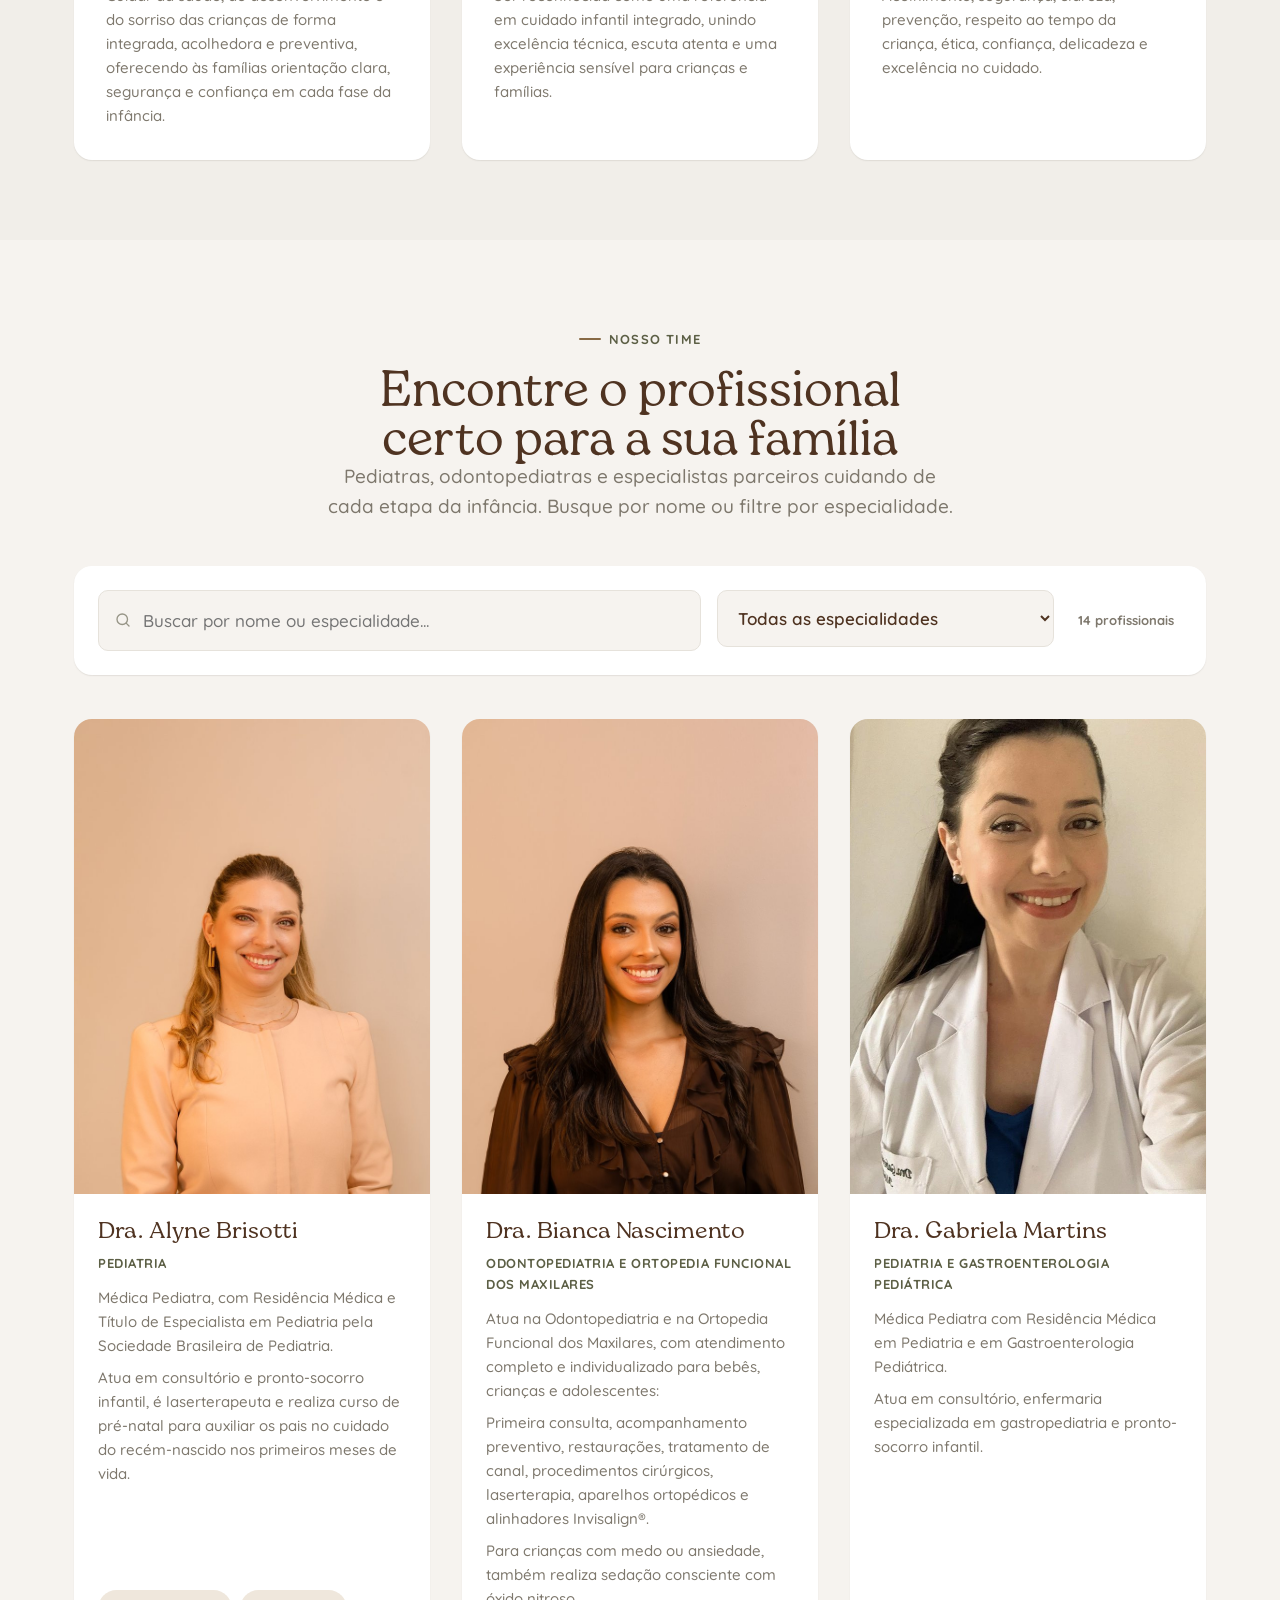
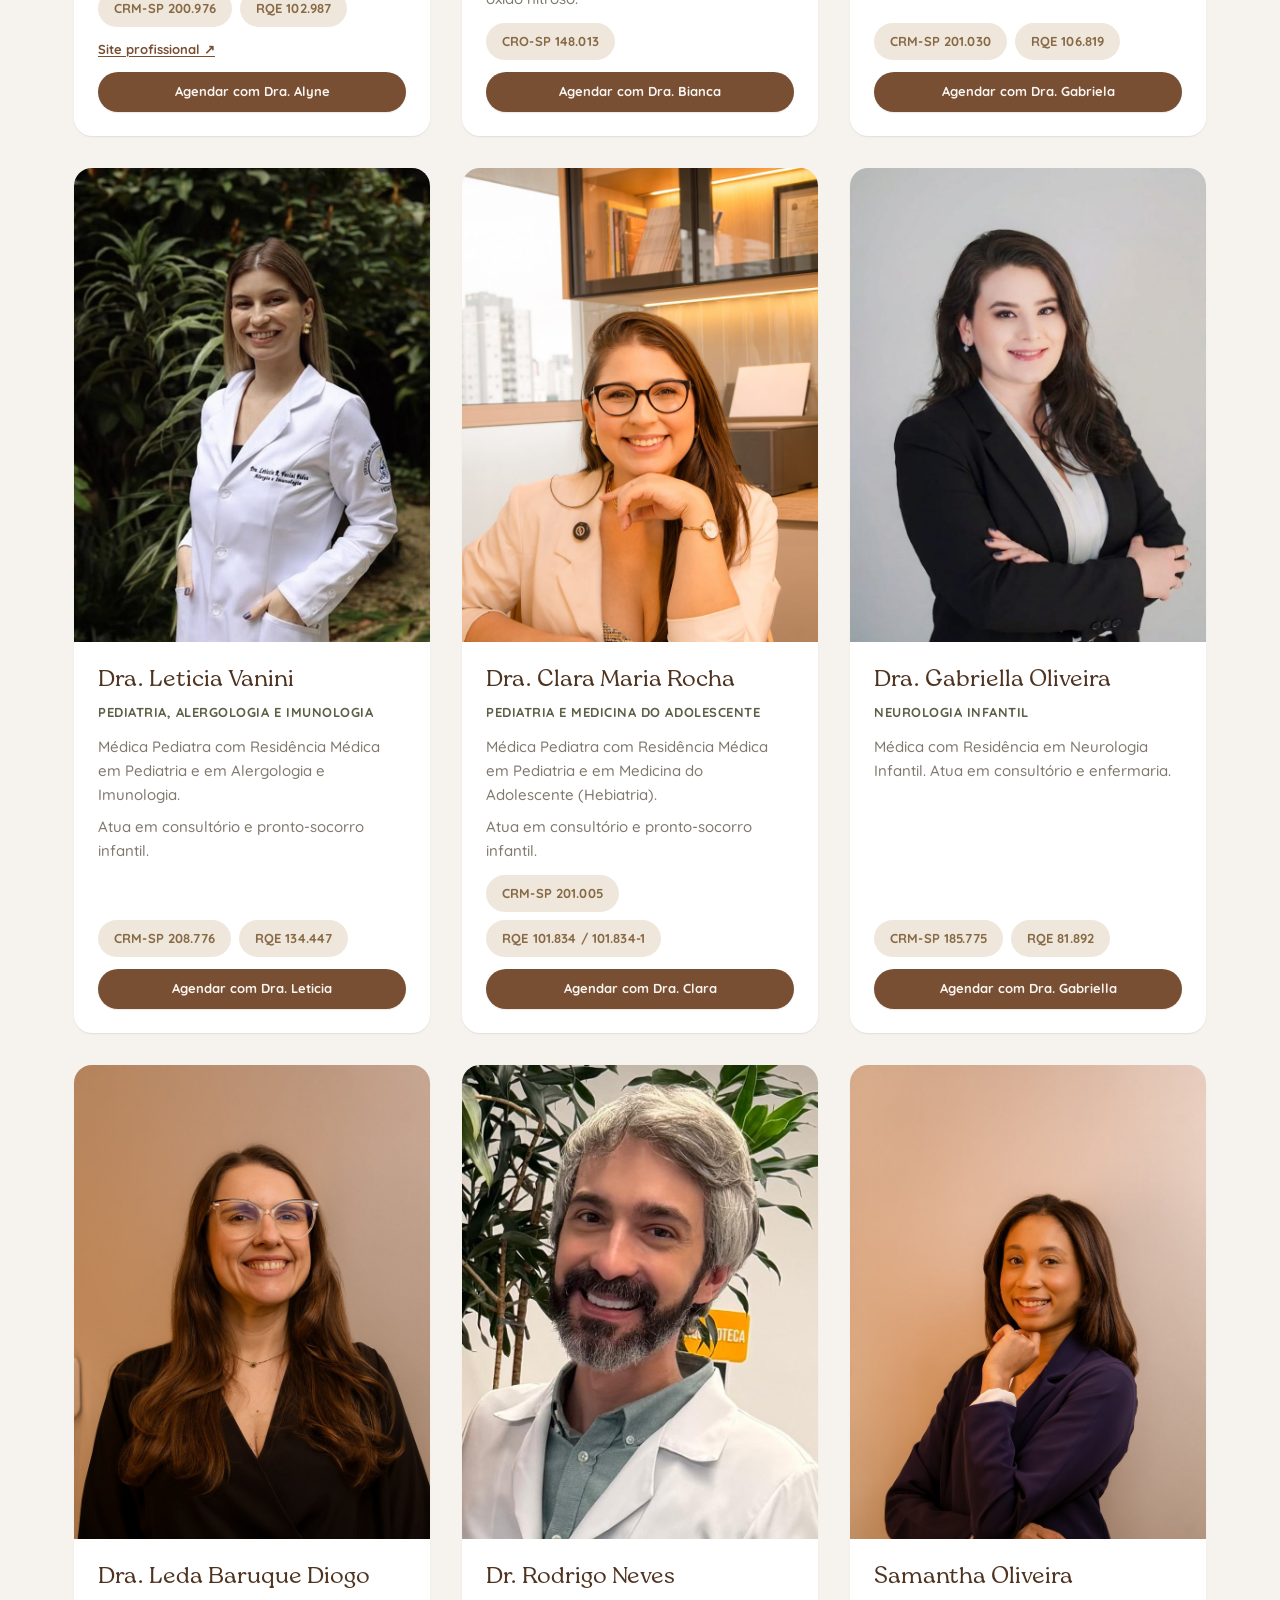
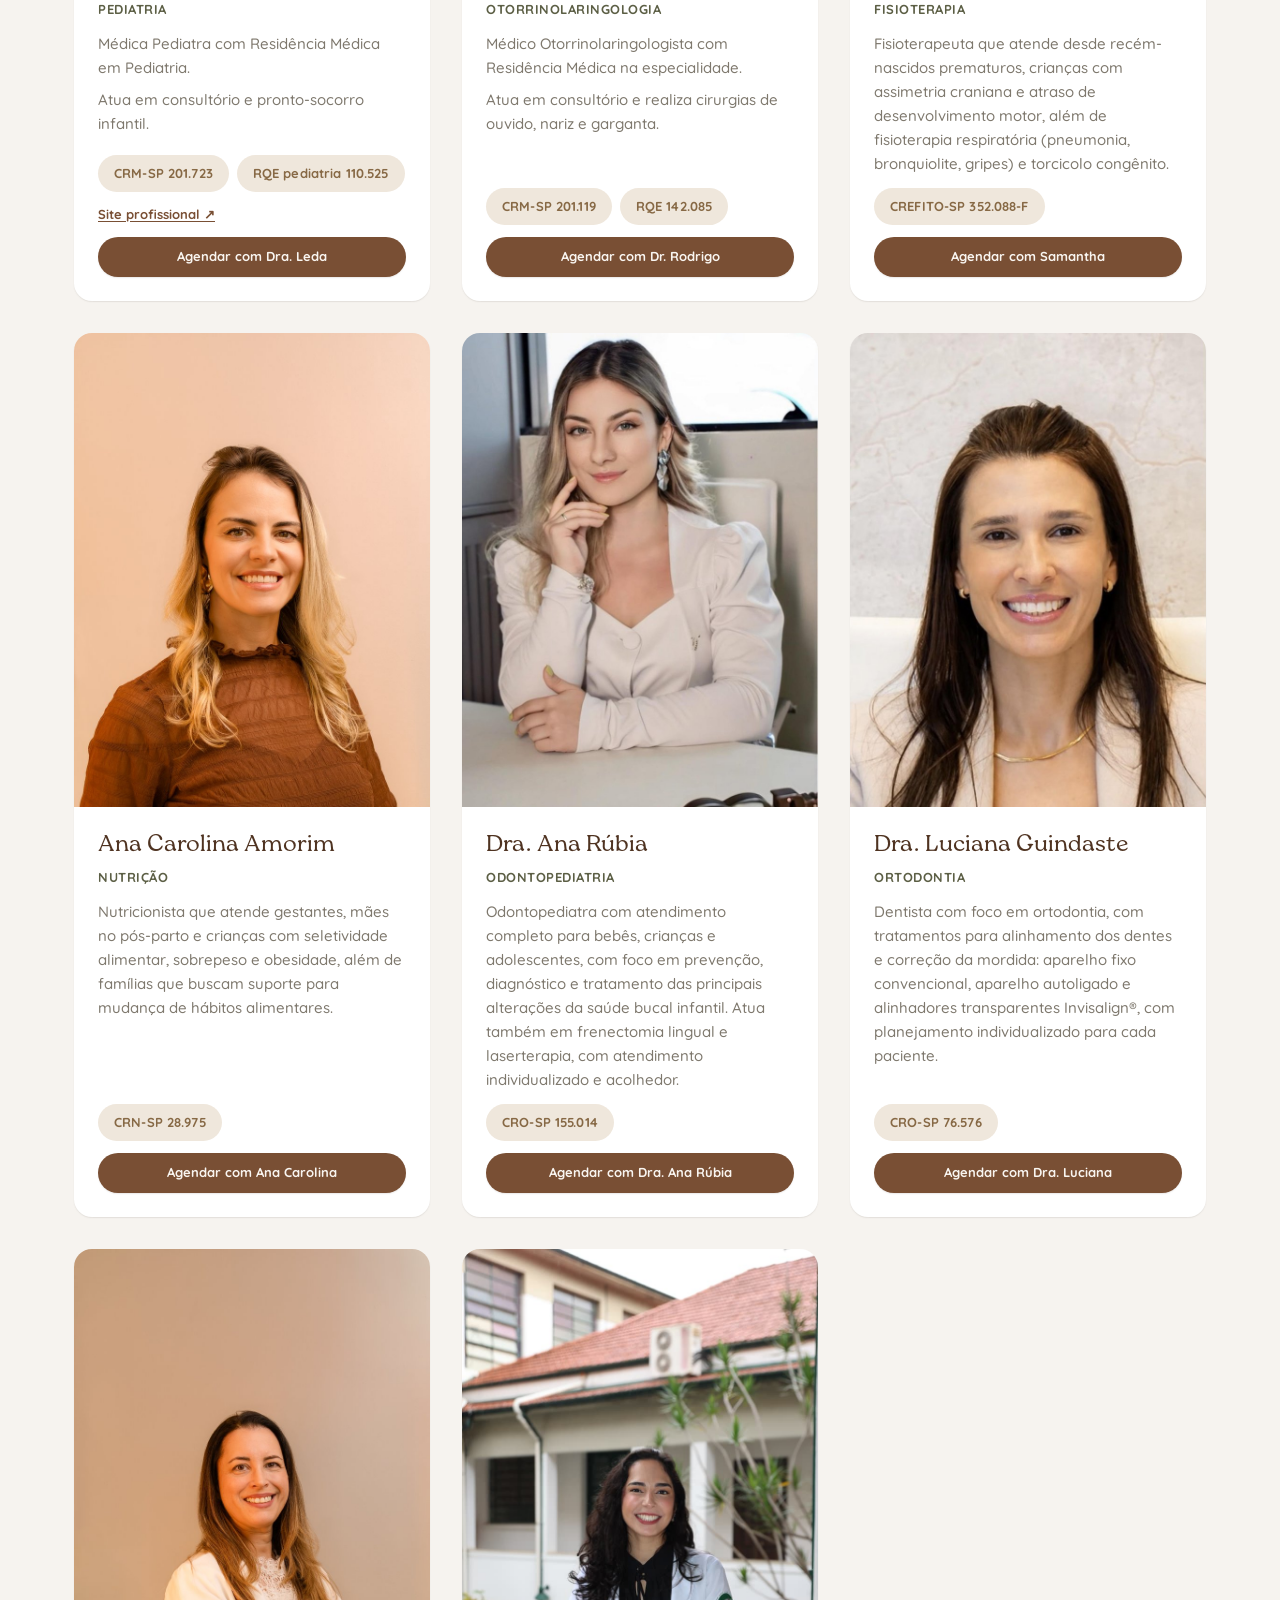
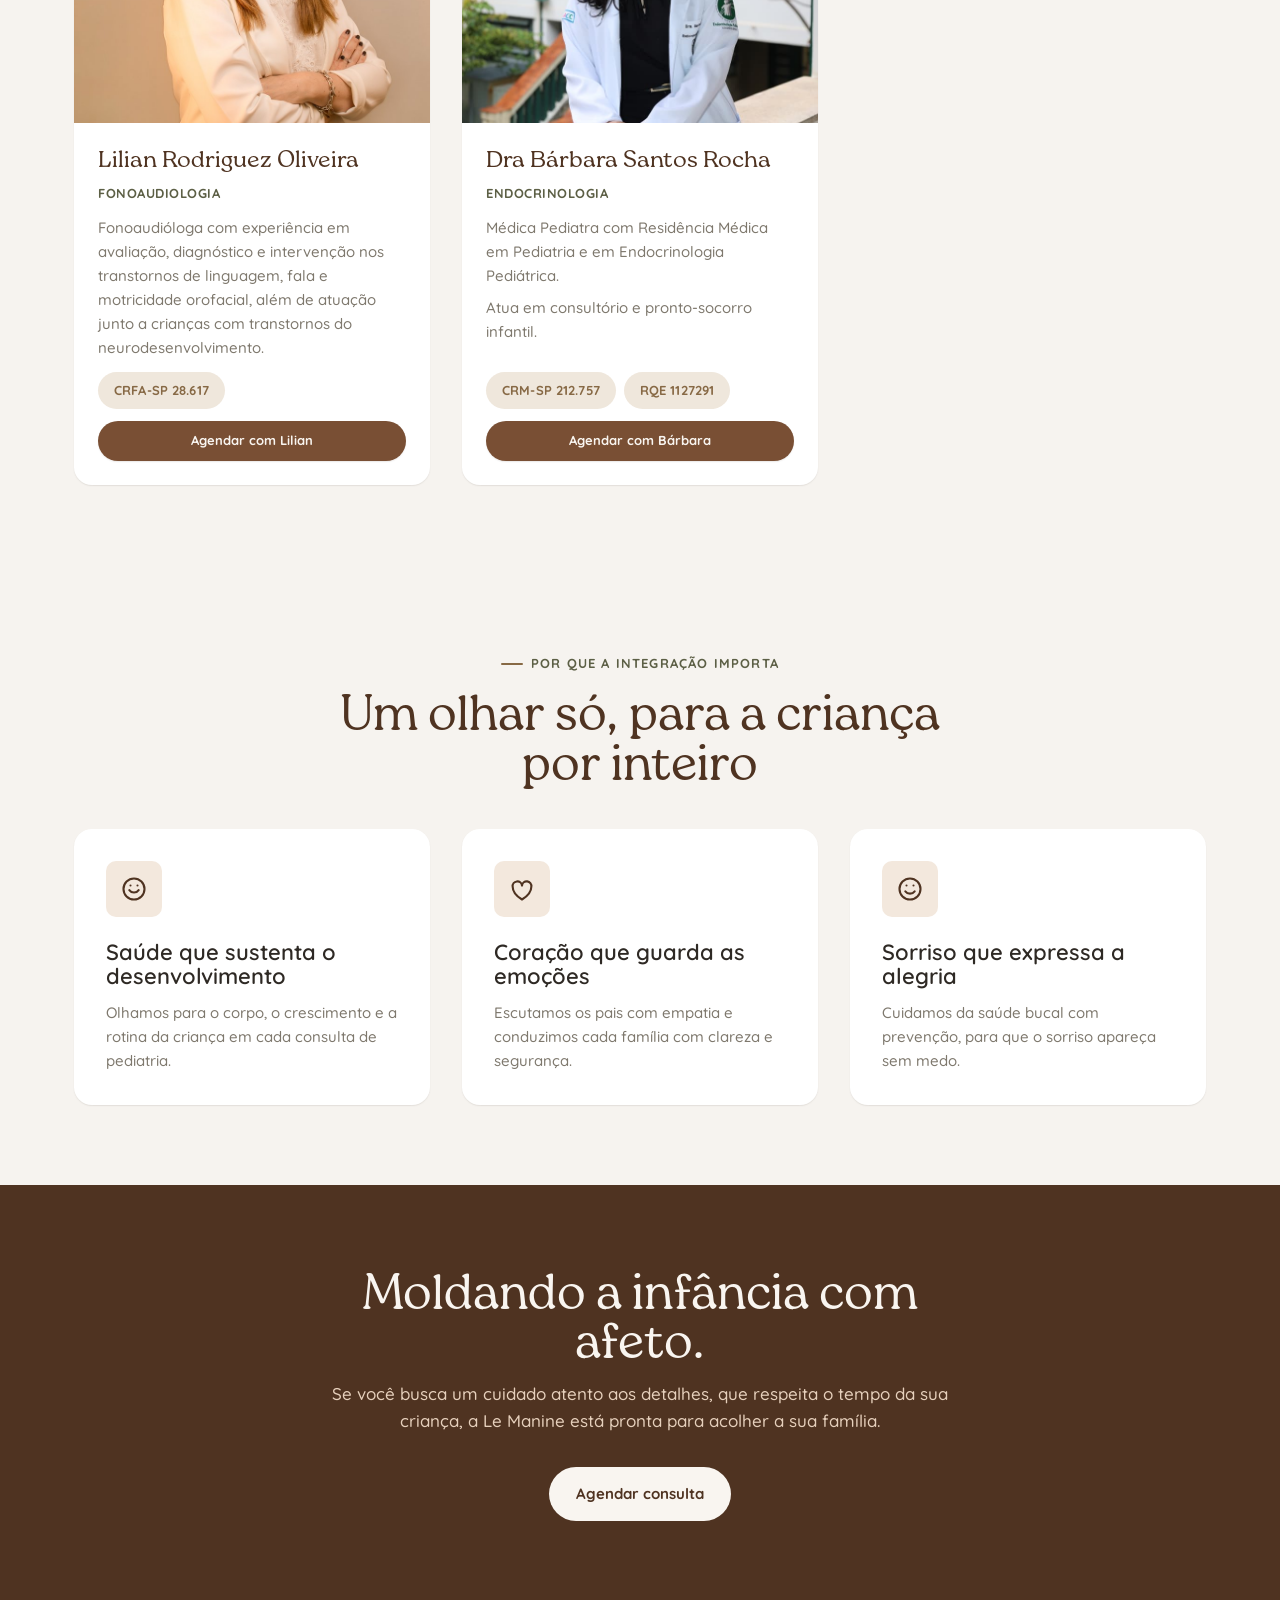
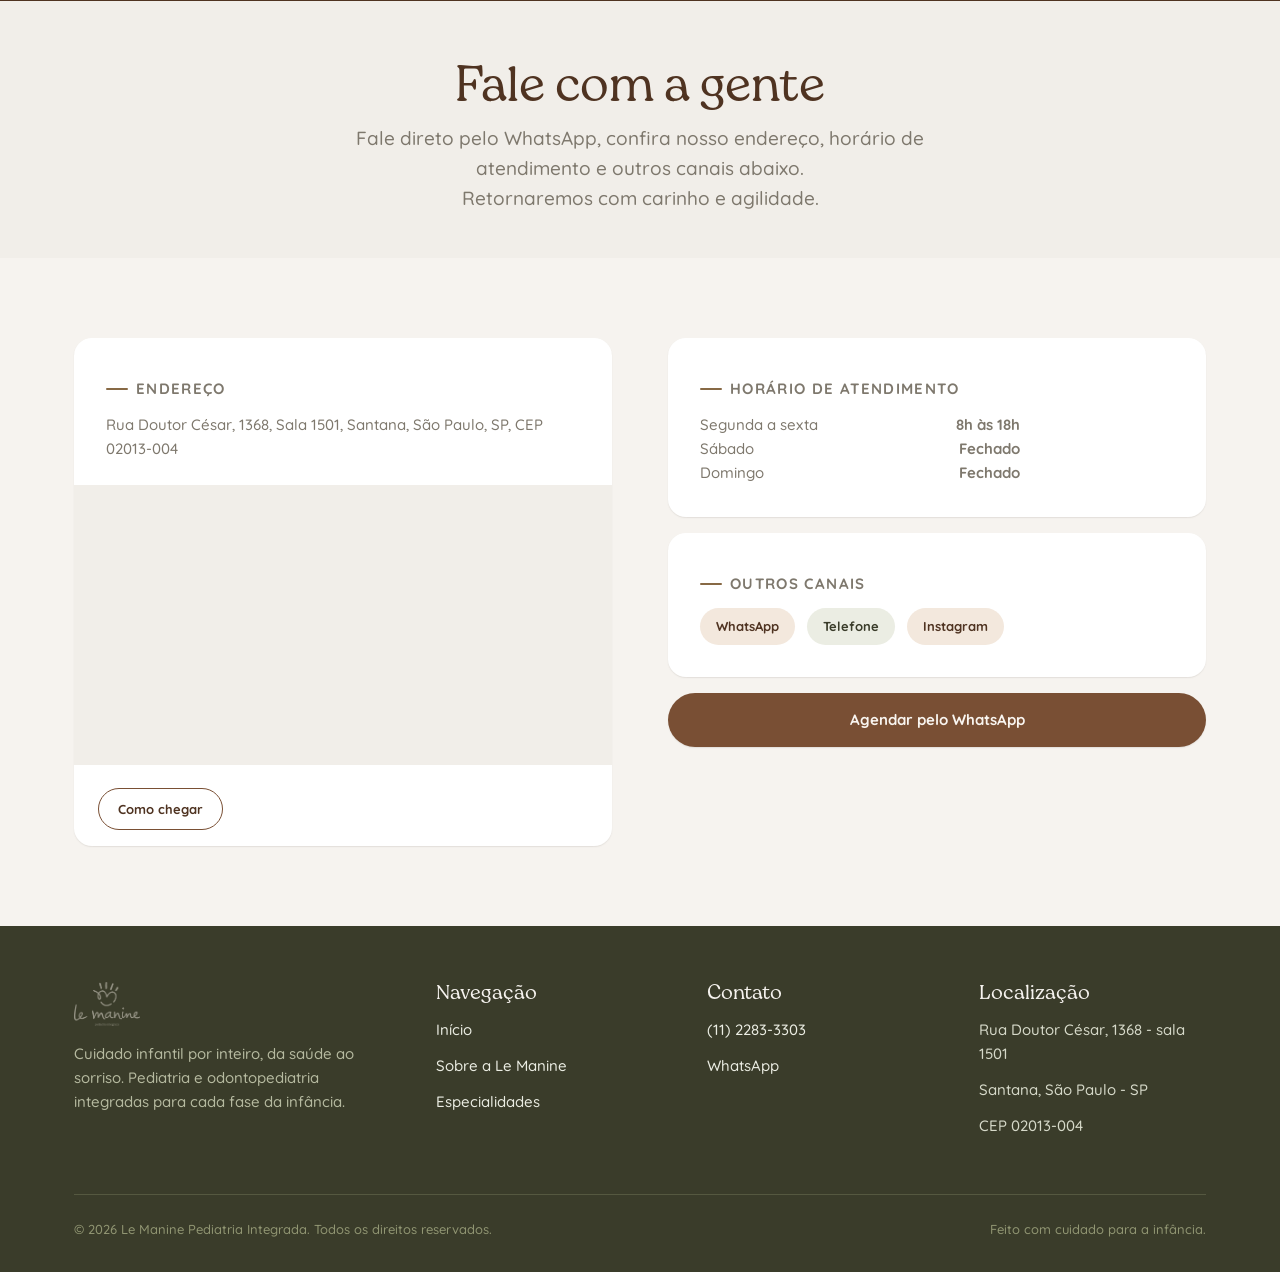
==== commit 831d2d53: "Update index.html" ====
--- a/landing/index.html
+++ b/landing/index.html
@@ -94,7 +94,7 @@
   </section>
 
   <!-- BIANCA & ALYNE -->
-  <section class="bg-alt">
+  <section class="bg-alt" id="sobre">
     <div class="container split">
       <div class="split-media reveal">
         <img src="../assets/img/team-bianca-alyne.jpg" alt="Bianca e Alyne na Le Manine">
@@ -168,7 +168,7 @@
     </div>
   </section-->
 
-  <section id="especialistas">
+  <section id="especialidades">
     <div class="container">
       <div class="section-head center">
         <p class="eyebrow" style="justify-content:center;">Nosso time</p>
@@ -383,7 +383,7 @@
             <h3 class="pro-name">Dra Bárbara Santos Rocha</h3>
             <p class="pro-specialty">Endocrinologia</p>
             <p class="pro-bio">Médica Pediatra com Residência Médica em Pediatria e em Endocrinologia Pediátrica.</p>
-            <p class="pro-bio">Atua em consultório, enfermaria especializada em gastropediatria e pronto-socorro infantil.</p>
+            <p class="pro-bio">Atua em consultório e pronto-socorro infantil.</p>
             <div class="pro-registro">
               <span class="chip chip-registro">CRM-SP 212.757</span>
               <span class="chip chip-registro">RQE 1127291</span>
@@ -493,7 +493,6 @@
           <li><a href="#inicio">Início</a></li>
           <li><a href="#sobre">Sobre a Le Manine</a></li>
           <li><a href="#especialidades">Especialidades</a></li>
-          <li><a href="#como-cuidamos">Como cuidamos</a></li>
         </ul>
       </div>
       <div class="footer-col">
--- a/assets/css/style.css
+++ b/assets/css/style.css
@@ -544,6 +544,8 @@
 }
 .pro-search-field{
   flex: 1 1 280px;
+  min-width: 0;
+  max-width: 100%;
   position: relative;
   display: flex;
   align-items: center;
@@ -567,8 +569,12 @@
   border-color: var(--color-primary);
   box-shadow: 0 0 0 4px hsl(var(--brown-600) / 0.12);
 }
+.pro-filter{ min-width: 0; max-width: 100%; }
 .pro-filter select{
   flex: 1 1 220px;
+  width: 100%;
+  min-width: 0;
+  max-width: 100%;
   padding: var(--sp-4);
   border-radius: var(--radius-sm);
   border: 1.5px solid var(--color-border);
@@ -676,6 +682,7 @@
   .grid-2, .grid-3{ grid-template-columns: 1fr; }
   .pro-grid{ grid-template-columns: 1fr; max-width: 420px; margin-inline: auto; }
   .pro-search-bar{ flex-direction: column; }
+  .pro-search-field, .pro-filter{ width: 100%; flex-basis: auto; }
   .pro-search-count{ text-align: center; }
   .address-grid{ grid-template-columns: 1fr 1fr; }
   .form-row{ grid-template-columns: 1fr; }
